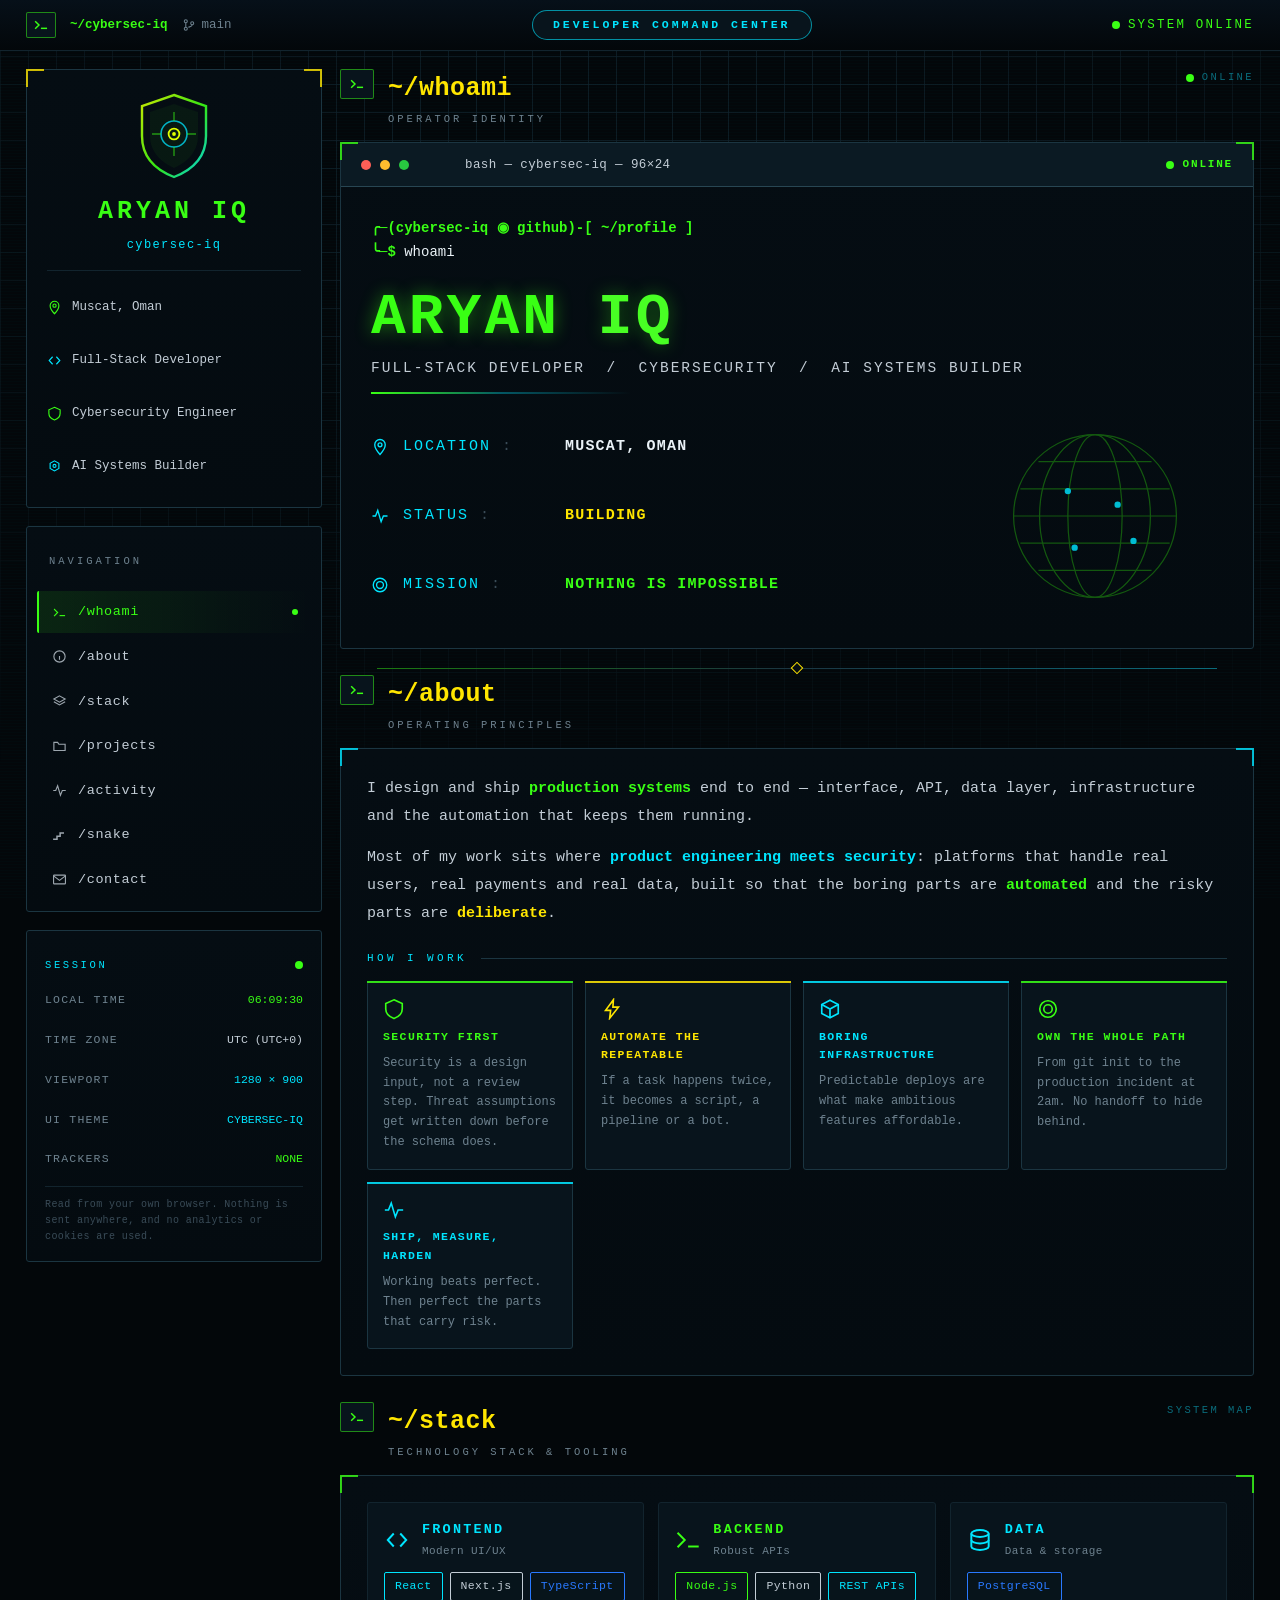
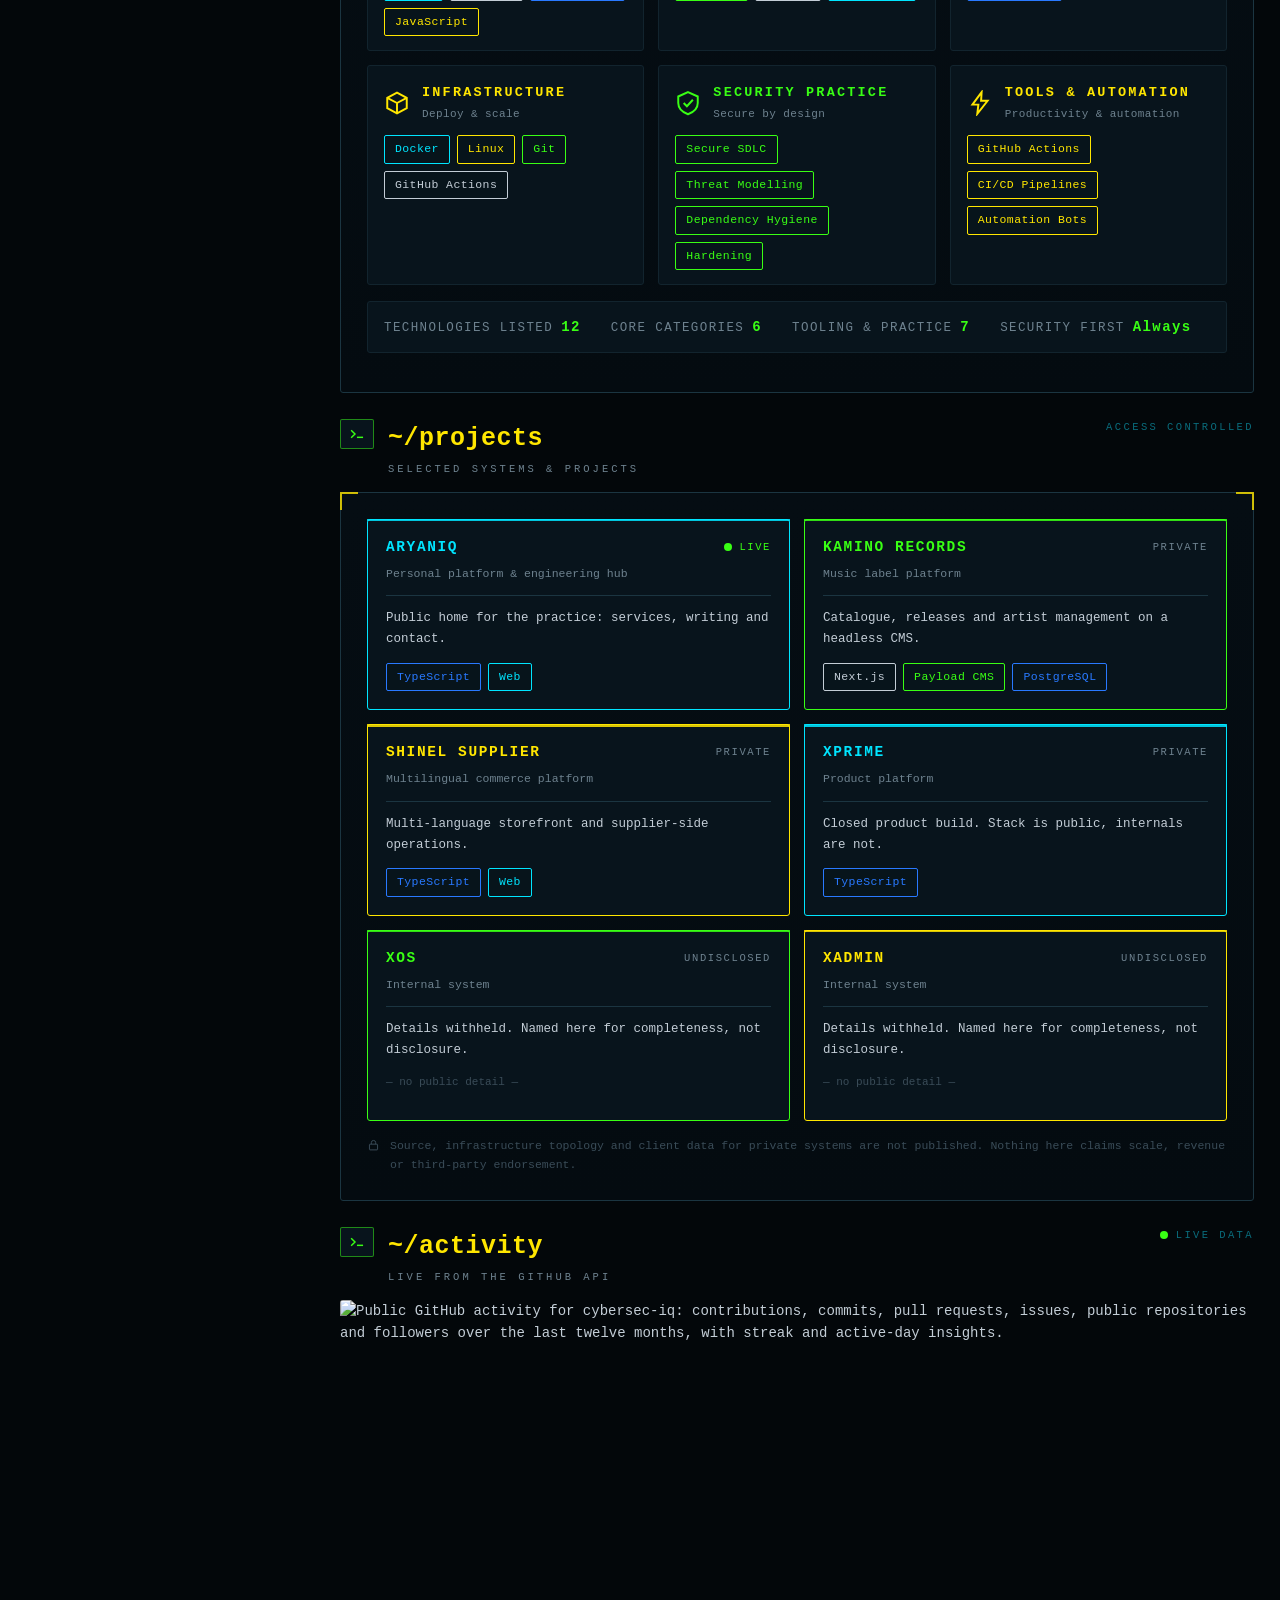
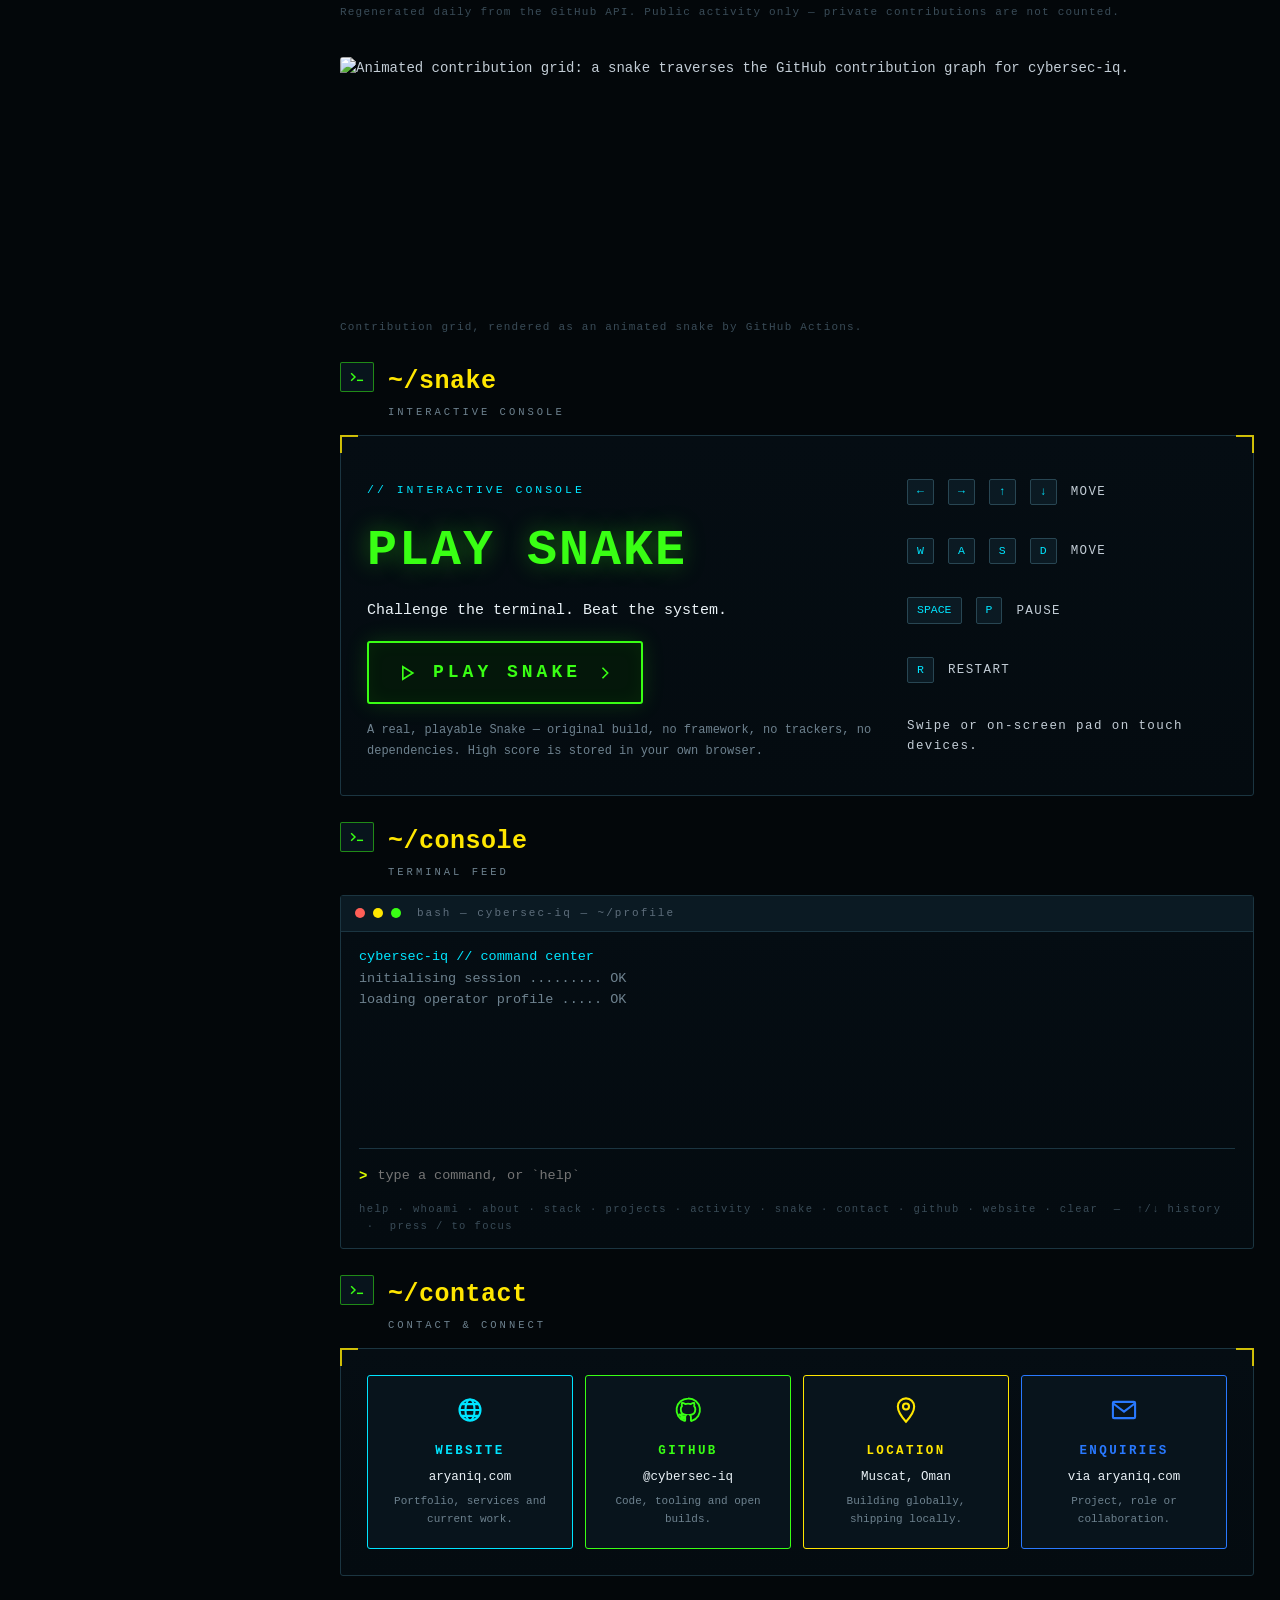
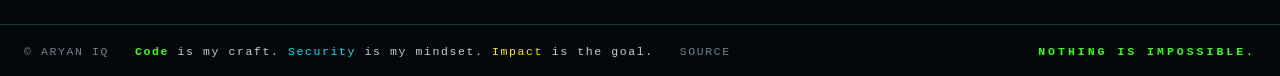
==== docs/index.html @ f5555386 "feat(profile): align whoami with compact terminal reference" ====
<!DOCTYPE html>
<html lang="en">
<head>
<meta charset="utf-8">
<meta name="viewport" content="width=device-width, initial-scale=1, viewport-fit=cover">
<meta http-equiv="Content-Security-Policy" content="default-src 'none'; script-src 'self'; style-src 'self'; img-src 'self' data: https://raw.githubusercontent.com; connect-src 'none'; base-uri 'none'; form-action 'none'">
<meta name="referrer" content="strict-origin-when-cross-origin">
<title>Aryan IQ — Developer Command Center</title>
<meta name="description" content="Aryan IQ — full-stack developer, cybersecurity engineer and AI systems builder in Muscat, Oman. Interactive developer command center.">
<meta name="color-scheme" content="dark">
<meta name="theme-color" content="#03070A">
<link rel="stylesheet" href="./styles.css">
<link rel="icon" href="data:image/svg+xml,%3Csvg xmlns='http://www.w3.org/2000/svg' viewBox='0 0 32 32'%3E%3Crect width='32' height='32' fill='%2303070A'/%3E%3Cpath d='M16 4 L27 8 V17 C27 24 22 28 16 30 C10 28 5 24 5 17 V8 Z' fill='none' stroke='%2339FF14' stroke-width='2'/%3E%3Cpath d='M11 17 l4 4 l7 -9' fill='none' stroke='%23DFFF00' stroke-width='2.6'/%3E%3C/svg%3E">
</head>
<body>
<a class="skip" href="#main">Skip to content</a>

<!-- ============ top bar (ref 01) ============ -->
<header class="topbar">
  <span class="topbar__glyph" aria-hidden="true">
    <svg width="16" height="16" viewBox="0 0 24 24" fill="none" stroke="#39FF14" stroke-width="2.2" stroke-linecap="square">
      <path d="M4 7 l5 5 l-5 5"/><path d="M13 17 h7"/>
    </svg>
  </span>
  <span class="topbar__path">~/cybersec-iq</span>
  <span class="topbar__branch">
    <svg width="14" height="14" viewBox="0 0 24 24" fill="none" stroke="currentColor" stroke-width="1.8" aria-hidden="true">
      <circle cx="6.5" cy="5.5" r="2.6"/><circle cx="6.5" cy="18.5" r="2.6"/><circle cx="17.5" cy="9" r="2.6"/>
      <path d="M6.5 8.1 v7.8M17.5 11.6 c0 3.4-4 3.2-6.6 4.2"/>
    </svg>
    main
  </span>
  <span class="topbar__badge">DEVELOPER COMMAND CENTER</span>
  <span class="topbar__state"><span class="dot"></span>SYSTEM ONLINE</span>
</header>

<div class="shell">

  <!-- ============ rail ============ -->
  <aside class="rail">

    <section class="panel panel--brackets ident" aria-label="Operator identity">
      <svg class="ident__mark" viewBox="0 0 74 88" aria-hidden="true">
        <defs>
          <linearGradient id="mk" x1="0" y1="0" x2="1" y2="1">
            <stop offset="0%" stop-color="#DFFF00"/><stop offset="55%" stop-color="#39FF14"/><stop offset="100%" stop-color="#00E5FF"/>
          </linearGradient>
        </defs>
        <path d="M37 3 L69 14 V44 C69 66 55 78 37 85 C19 78 5 66 5 44 V14 Z" fill="none" stroke="url(#mk)" stroke-width="2.4" opacity=".9"/>
        <path d="M37 12 L61 20 V44 C61 60 50 70 37 76 C24 70 13 60 13 44 V20 Z" fill="#39FF14" opacity=".05"/>
        <circle cx="37" cy="42" r="13" fill="none" stroke="#00E5FF" stroke-width="1.6" opacity=".75"/>
        <circle cx="37" cy="42" r="5.4" fill="none" stroke="#DFFF00" stroke-width="1.8"/>
        <circle cx="37" cy="42" r="1.9" fill="#DFFF00"/>
        <path d="M37 20 v9M37 55 v9M15 42 h9M50 42 h9" stroke="#39FF14" stroke-width="1.4" opacity=".55"/>
      </svg>
      <h1 class="ident__name">ARYAN IQ</h1>
      <p class="ident__handle">cybersec-iq</p>
      <div class="ident__roles">
        <p class="ident__role">
          <svg width="15" height="15" viewBox="0 0 24 24" fill="none" stroke="#39FF14" stroke-width="1.8" aria-hidden="true"><path d="M12 2 a7 7 0 0 1 7 7 c0 5.4-7 13-7 13 S5 14.4 5 9 a7 7 0 0 1 7-7 Z"/><circle cx="12" cy="9" r="2.6"/></svg>
          Muscat, Oman
        </p>
        <p class="ident__role">
          <svg width="15" height="15" viewBox="0 0 24 24" fill="none" stroke="#00E5FF" stroke-width="1.8" aria-hidden="true"><path d="M9 6 L3.5 12 L9 18"/><path d="M15 6 L20.5 12 L15 18"/></svg>
          Full-Stack Developer
        </p>
        <p class="ident__role">
          <svg width="15" height="15" viewBox="0 0 24 24" fill="none" stroke="#39FF14" stroke-width="1.8" aria-hidden="true"><path d="M12 2 L21 6 v6 c0 5.4-4.2 8.6-9 10.4C7.2 20.6 3 17.4 3 12 V6 Z"/></svg>
          Cybersecurity Engineer
        </p>
        <p class="ident__role">
          <svg width="15" height="15" viewBox="0 0 24 24" fill="none" stroke="#00E5FF" stroke-width="1.8" aria-hidden="true"><path d="M12 3 L19 7 v8 l-7 4 l-7-4 V7 Z"/><circle cx="12" cy="11" r="2.4"/></svg>
          AI Systems Builder
        </p>
      </div>
    </section>

    <nav class="panel nav" id="nav" aria-label="Sections">
      <p class="nav__label">NAVIGATION</p>
      <a class="nav__link" href="#whoami"><svg width="15" height="15" viewBox="0 0 24 24" fill="none" stroke="currentColor" stroke-width="1.8" stroke-linecap="square" aria-hidden="true"><path d="M4 7 l5 5 l-5 5"/><path d="M13 17 h7"/></svg>/whoami</a>
      <a class="nav__link" href="#about"><svg width="15" height="15" viewBox="0 0 24 24" fill="none" stroke="currentColor" stroke-width="1.8" aria-hidden="true"><circle cx="12" cy="12" r="9"/><path d="M12 11 v6M12 7.4 v.1"/></svg>/about</a>
      <a class="nav__link" href="#stack"><svg width="15" height="15" viewBox="0 0 24 24" fill="none" stroke="currentColor" stroke-width="1.8" aria-hidden="true"><path d="M12 3 L21 8 L12 13 L3 8 Z"/><path d="M3 12.5 L12 17.5 L21 12.5"/></svg>/stack</a>
      <a class="nav__link" href="#projects"><svg width="15" height="15" viewBox="0 0 24 24" fill="none" stroke="currentColor" stroke-width="1.8" aria-hidden="true"><path d="M3 7 h6 l2 3 h10 v10 H3 Z"/></svg>/projects</a>
      <a class="nav__link" href="#activity"><svg width="15" height="15" viewBox="0 0 24 24" fill="none" stroke="currentColor" stroke-width="1.8" aria-hidden="true"><path d="M2 12 h4 l3-7.5 l4.5 15 l3-7.5 h5.5"/></svg>/activity</a>
      <a class="nav__link" href="#snake"><svg width="15" height="15" viewBox="0 0 24 24" fill="none" stroke="currentColor" stroke-width="2.4" stroke-linecap="square" aria-hidden="true"><path d="M3 18 h5 v-5 h5 v-5 h5"/></svg>/snake</a>
      <a class="nav__link" href="#contact"><svg width="15" height="15" viewBox="0 0 24 24" fill="none" stroke="currentColor" stroke-width="1.8" aria-hidden="true"><rect x="2.5" y="5" width="19" height="14" rx="1"/><path d="M2.5 6.2 L12 13.4 L21.5 6.2"/></svg>/contact</a>
    </nav>

    <!-- Session panel: browser-side facts only. No CPU/RAM/uptime telemetry -
         a static site cannot measure those, so they are not shown. -->
    <section class="panel session" aria-label="Session">
      <p class="session__head"><span>SESSION</span><span class="dot is-green"></span></p>
      <p class="session__row"><span class="session__k">LOCAL TIME</span><span class="session__v session__v--green" id="s-time">—</span></p>
      <p class="session__row"><span class="session__k">TIME ZONE</span><span class="session__v" id="s-tz">—</span></p>
      <p class="session__row"><span class="session__k">VIEWPORT</span><span class="session__v session__v--cyan" id="s-vw">—</span></p>
      <p class="session__row"><span class="session__k">UI THEME</span><span class="session__v session__v--cyan">CYBERSEC-IQ</span></p>
      <p class="session__row"><span class="session__k">TRACKERS</span><span class="session__v session__v--green">NONE</span></p>
      <p class="session__note">Read from your own browser. Nothing is sent anywhere, and no analytics or cookies are used.</p>
    </section>

  </aside>

  <!-- ============ main ============ -->
  <main class="main" id="main">

    <!-- whoami -->
    <section class="sec" id="whoami" aria-labelledby="h-who">
      <div class="sec__head">
        <span class="sec__glyph" aria-hidden="true"><svg width="16" height="16" viewBox="0 0 24 24" fill="none" stroke="#39FF14" stroke-width="2.2" stroke-linecap="square"><path d="M4 7 l5 5 l-5 5"/><path d="M13 17 h7"/></svg></span>
        <span class="sec__titles">
          <h2 class="sec__path" id="h-who">~/whoami</h2>
          <p class="sec__sub">OPERATOR IDENTITY</p>
        </span>
        <span class="sec__right"><span class="dot is-green"></span>ONLINE</span>
      </div>

      <div class="panel panel--brackets panel--green who__terminal">
        <div class="who__chrome" aria-label="Terminal: bash — cybersec-iq — 96 by 24, online">
          <span class="who__lights" aria-hidden="true"><i></i><i></i><i></i></span>
          <span class="who__title">bash — cybersec-iq — 96×24</span>
          <span class="who__online"><span class="dot"></span>ONLINE</span>
        </div>
        <div class="who__body">
        <div class="who__prompt" aria-label="cybersec-iq on github, profile, whoami">
          <p><span class="who__user">╭─(cybersec-iq ◉ github)-[ ~/profile ]</span></p>
          <p><span class="who__user">╰─$</span> <span class="who__cmd">whoami</span></p>
        </div>
        <p class="who__name"><b>ARYAN</b> <i>IQ</i></p>
        <p class="who__roles">FULL-STACK DEVELOPER &nbsp;/&nbsp; CYBERSECURITY &nbsp;/&nbsp; AI SYSTEMS BUILDER</p>
        <div class="who__rule"></div>

        <div class="who__grid">
          <div class="who__facts">
            <p class="fact">
              <svg width="18" height="18" viewBox="0 0 24 24" fill="none" stroke="#00E5FF" stroke-width="1.8" aria-hidden="true"><path d="M12 2 a7 7 0 0 1 7 7 c0 5.4-7 13-7 13 S5 14.4 5 9 a7 7 0 0 1 7-7 Z"/><circle cx="12" cy="9" r="2.6"/></svg>
              <span class="fact__k">LOCATION</span><span class="fact__v">MUSCAT, OMAN</span>
            </p>
            <p class="fact">
              <svg width="18" height="18" viewBox="0 0 24 24" fill="none" stroke="#00E5FF" stroke-width="1.8" aria-hidden="true"><path d="M2 12 h4 l3-7.5 l4.5 15 l3-7.5 h5.5"/></svg>
              <span class="fact__k">STATUS</span><span class="fact__v fact__v--yellow">BUILDING</span>
            </p>
            <p class="fact">
              <svg width="18" height="18" viewBox="0 0 24 24" fill="none" stroke="#00E5FF" stroke-width="1.8" aria-hidden="true"><circle cx="12" cy="12" r="9"/><circle cx="12" cy="12" r="4.6"/></svg>
              <span class="fact__k">MISSION</span><span class="fact__v fact__v--green">NOTHING IS IMPOSSIBLE</span>
            </p>
          </div>

          <svg class="who__globe" viewBox="0 0 168 168" aria-hidden="true">
            <g fill="none" stroke="#1B7A10" stroke-width="1.1" opacity=".85">
              <circle cx="84" cy="84" r="72"/>
              <ellipse cx="84" cy="84" rx="24" ry="72"/><ellipse cx="84" cy="84" rx="49" ry="72"/>
              <path d="M18 60 h132M12 84 h144M18 108 h132M34 36 h100M34 132 h100"/>
            </g>
            <g fill="#00E5FF">
              <circle cx="60" cy="62" r="2.8" class="dot"/><circle cx="104" cy="74" r="2.8" class="dot"/>
              <circle cx="118" cy="106" r="2.8" class="dot"/><circle cx="66" cy="112" r="2.8" class="dot"/>
            </g>
          </svg>
        </div>
        </div>
        <div class="who__divider" aria-hidden="true"><span></span></div>
      </div>
    </section>

    <!-- about -->
    <section class="sec" id="about" aria-labelledby="h-about">
      <div class="sec__head">
        <span class="sec__glyph" aria-hidden="true"><svg width="16" height="16" viewBox="0 0 24 24" fill="none" stroke="#39FF14" stroke-width="2.2" stroke-linecap="square"><path d="M4 7 l5 5 l-5 5"/><path d="M13 17 h7"/></svg></span>
        <span class="sec__titles">
          <h2 class="sec__path" id="h-about">~/about</h2>
          <p class="sec__sub">OPERATING PRINCIPLES</p>
        </span>
      </div>

      <div class="panel panel--brackets panel--cyan body">
        <p class="prose">I design and ship <b>production systems</b> end to end — interface, API, data layer, infrastructure and the automation that keeps them running.</p>
        <p class="prose">Most of my work sits where <i>product engineering meets security</i>: platforms that handle real users, real payments and real data, built so that the boring parts are <b>automated</b> and the risky parts are <u>deliberate</u>.</p>

        <p class="subhead">HOW I WORK</p>
        <div class="cards">
          <article class="card a-green">
            <span class="card__icon"><svg width="22" height="22" viewBox="0 0 24 24" fill="none" stroke="#39FF14" stroke-width="1.8" aria-hidden="true"><path d="M12 2 L21 6 v6 c0 5.4-4.2 8.6-9 10.4C7.2 20.6 3 17.4 3 12 V6 Z"/></svg></span>
            <h3 class="card__title">SECURITY FIRST</h3>
            <p class="card__body">Security is a design input, not a review step. Threat assumptions get written down before the schema does.</p>
          </article>
          <article class="card a-yellow">
            <span class="card__icon"><svg width="22" height="22" viewBox="0 0 24 24" fill="none" stroke="#FFE600" stroke-width="1.8" aria-hidden="true"><path d="M13.5 2 L5 13.5 h5.5 L9.5 22 L19 10 h-6 Z"/></svg></span>
            <h3 class="card__title">AUTOMATE THE REPEATABLE</h3>
            <p class="card__body">If a task happens twice, it becomes a script, a pipeline or a bot.</p>
          </article>
          <article class="card a-cyan">
            <span class="card__icon"><svg width="22" height="22" viewBox="0 0 24 24" fill="none" stroke="#00E5FF" stroke-width="1.8" aria-hidden="true"><path d="M12 2.5 L21 7.2 v9.6 L12 21.5 L3 16.8 V7.2 Z"/><path d="M3 7.2 L12 12 l9-4.8M12 12 v9.5"/></svg></span>
            <h3 class="card__title">BORING INFRASTRUCTURE</h3>
            <p class="card__body">Predictable deploys are what make ambitious features affordable.</p>
          </article>
          <article class="card a-green">
            <span class="card__icon"><svg width="22" height="22" viewBox="0 0 24 24" fill="none" stroke="#39FF14" stroke-width="1.8" aria-hidden="true"><circle cx="12" cy="12" r="9"/><circle cx="12" cy="12" r="4.6"/></svg></span>
            <h3 class="card__title">OWN THE WHOLE PATH</h3>
            <p class="card__body">From git init to the production incident at 2am. No handoff to hide behind.</p>
          </article>
          <article class="card a-cyan">
            <span class="card__icon"><svg width="22" height="22" viewBox="0 0 24 24" fill="none" stroke="#00E5FF" stroke-width="1.8" aria-hidden="true"><path d="M2 12 h4 l3-7.5 l4.5 15 l3-7.5 h5.5"/></svg></span>
            <h3 class="card__title">SHIP, MEASURE, HARDEN</h3>
            <p class="card__body">Working beats perfect. Then perfect the parts that carry risk.</p>
          </article>
        </div>
      </div>
    </section>

    <!-- stack -->
    <section class="sec" id="stack" aria-labelledby="h-stack">
      <div class="sec__head">
        <span class="sec__glyph" aria-hidden="true"><svg width="16" height="16" viewBox="0 0 24 24" fill="none" stroke="#39FF14" stroke-width="2.2" stroke-linecap="square"><path d="M4 7 l5 5 l-5 5"/><path d="M13 17 h7"/></svg></span>
        <span class="sec__titles">
          <h2 class="sec__path" id="h-stack">~/stack</h2>
          <p class="sec__sub">TECHNOLOGY STACK &amp; TOOLING</p>
        </span>
        <span class="sec__right">SYSTEM MAP</span>
      </div>

      <div class="panel panel--brackets panel--green body">
        <div class="stack">
          <article class="cat a-cyan">
            <div class="cat__head">
              <svg width="26" height="26" viewBox="0 0 24 24" fill="none" stroke="#00E5FF" stroke-width="1.8" aria-hidden="true"><path d="M9 6 L3.5 12 L9 18"/><path d="M15 6 L20.5 12 L15 18"/></svg>
              <span><h3 class="cat__name">FRONTEND</h3><p class="cat__purpose">Modern UI/UX</p></span>
            </div>
            <div class="chips"><span class="chip chip--cyan">React</span><span class="chip chip--text">Next.js</span><span class="chip chip--blue">TypeScript</span><span class="chip chip--yellow">JavaScript</span></div>
          </article>

          <article class="cat a-green">
            <div class="cat__head">
              <svg width="26" height="26" viewBox="0 0 24 24" fill="none" stroke="#39FF14" stroke-width="1.8" stroke-linecap="square" aria-hidden="true"><path d="M3 6 l6 6 l-6 6"/><path d="M13 18 h8"/></svg>
              <span><h3 class="cat__name">BACKEND</h3><p class="cat__purpose">Robust APIs</p></span>
            </div>
            <div class="chips"><span class="chip chip--green">Node.js</span><span class="chip chip--text">Python</span><span class="chip chip--cyan">REST APIs</span></div>
          </article>

          <article class="cat a-cyan">
            <div class="cat__head">
              <svg width="26" height="26" viewBox="0 0 24 24" fill="none" stroke="#00E5FF" stroke-width="1.8" aria-hidden="true"><ellipse cx="12" cy="6" rx="8" ry="3.2"/><path d="M4 6 v12 c0 1.8 3.6 3.2 8 3.2 s8-1.4 8-3.2 V6"/><path d="M4 12 c0 1.8 3.6 3.2 8 3.2 s8-1.4 8-3.2"/></svg>
              <span><h3 class="cat__name">DATA</h3><p class="cat__purpose">Data &amp; storage</p></span>
            </div>
            <div class="chips"><span class="chip chip--blue">PostgreSQL</span></div>
          </article>

          <article class="cat a-yellow">
            <div class="cat__head">
              <svg width="26" height="26" viewBox="0 0 24 24" fill="none" stroke="#FFE600" stroke-width="1.8" aria-hidden="true"><path d="M12 2.5 L21 7.2 v9.6 L12 21.5 L3 16.8 V7.2 Z"/><path d="M3 7.2 L12 12 l9-4.8M12 12 v9.5"/></svg>
              <span><h3 class="cat__name">INFRASTRUCTURE</h3><p class="cat__purpose">Deploy &amp; scale</p></span>
            </div>
            <div class="chips"><span class="chip chip--cyan">Docker</span><span class="chip chip--yellow">Linux</span><span class="chip chip--green">Git</span><span class="chip chip--text">GitHub Actions</span></div>
          </article>

          <article class="cat a-green">
            <div class="cat__head">
              <svg width="26" height="26" viewBox="0 0 24 24" fill="none" stroke="#39FF14" stroke-width="1.8" aria-hidden="true"><path d="M12 2 L21 6 v6 c0 5.4-4.2 8.6-9 10.4C7.2 20.6 3 17.4 3 12 V6 Z"/><path d="M8 12 l3 3 l5.5-6"/></svg>
              <span><h3 class="cat__name">SECURITY PRACTICE</h3><p class="cat__purpose">Secure by design</p></span>
            </div>
            <div class="chips"><span class="chip chip--green">Secure SDLC</span><span class="chip chip--green">Threat Modelling</span><span class="chip chip--green">Dependency Hygiene</span><span class="chip chip--green">Hardening</span></div>
          </article>

          <article class="cat a-yellow">
            <div class="cat__head">
              <svg width="26" height="26" viewBox="0 0 24 24" fill="none" stroke="#FFE600" stroke-width="1.8" aria-hidden="true"><path d="M13.5 2 L5 13.5 h5.5 L9.5 22 L19 10 h-6 Z"/></svg>
              <span><h3 class="cat__name">TOOLS &amp; AUTOMATION</h3><p class="cat__purpose">Productivity &amp; automation</p></span>
            </div>
            <div class="chips"><span class="chip chip--yellow">GitHub Actions</span><span class="chip chip--yellow">CI/CD Pipelines</span><span class="chip chip--yellow">Automation Bots</span></div>
          </article>
        </div>

        <p class="summary">
          <span>TECHNOLOGIES LISTED<b>12</b></span>
          <span>CORE CATEGORIES<b>6</b></span>
          <span>TOOLING &amp; PRACTICE<b>7</b></span>
          <span>SECURITY FIRST<b>Always</b></span>
        </p>
      </div>
    </section>

    <!-- projects -->
    <section class="sec" id="projects" aria-labelledby="h-projects">
      <div class="sec__head">
        <span class="sec__glyph" aria-hidden="true"><svg width="16" height="16" viewBox="0 0 24 24" fill="none" stroke="#39FF14" stroke-width="2.2" stroke-linecap="square"><path d="M4 7 l5 5 l-5 5"/><path d="M13 17 h7"/></svg></span>
        <span class="sec__titles">
          <h2 class="sec__path" id="h-projects">~/projects</h2>
          <p class="sec__sub">SELECTED SYSTEMS &amp; PROJECTS</p>
        </span>
        <span class="sec__right">ACCESS CONTROLLED</span>
      </div>

      <div class="panel panel--brackets body">
        <div class="grid-sys">
          <article class="sys a-cyan">
            <div class="sys__top"><h3 class="sys__name">ARYANIQ</h3><span class="sys__status sys__status--live"><span class="dot"></span>LIVE</span></div>
            <p class="sys__domain">Personal platform &amp; engineering hub</p>
            <p class="sys__body">Public home for the practice: services, writing and contact.</p>
            <div class="chips sys__chips"><span class="chip chip--blue">TypeScript</span><span class="chip chip--cyan">Web</span></div>
          </article>

          <article class="sys a-green">
            <div class="sys__top"><h3 class="sys__name">KAMINO RECORDS</h3><span class="sys__status">PRIVATE</span></div>
            <p class="sys__domain">Music label platform</p>
            <p class="sys__body">Catalogue, releases and artist management on a headless CMS.</p>
            <div class="chips sys__chips"><span class="chip chip--text">Next.js</span><span class="chip chip--green">Payload CMS</span><span class="chip chip--blue">PostgreSQL</span></div>
          </article>

          <article class="sys a-yellow">
            <div class="sys__top"><h3 class="sys__name">SHINEL SUPPLIER</h3><span class="sys__status">PRIVATE</span></div>
            <p class="sys__domain">Multilingual commerce platform</p>
            <p class="sys__body">Multi-language storefront and supplier-side operations.</p>
            <div class="chips sys__chips"><span class="chip chip--blue">TypeScript</span><span class="chip chip--cyan">Web</span></div>
          </article>

          <article class="sys a-cyan">
            <div class="sys__top"><h3 class="sys__name">XPRIME</h3><span class="sys__status">PRIVATE</span></div>
            <p class="sys__domain">Product platform</p>
            <p class="sys__body">Closed product build. Stack is public, internals are not.</p>
            <div class="chips sys__chips"><span class="chip chip--blue">TypeScript</span></div>
          </article>

          <article class="sys a-green">
            <div class="sys__top"><h3 class="sys__name">XOS</h3><span class="sys__status">UNDISCLOSED</span></div>
            <p class="sys__domain">Internal system</p>
            <p class="sys__body">Details withheld. Named here for completeness, not disclosure.</p>
            <p class="sys__none">— no public detail —</p>
          </article>

          <article class="sys a-yellow">
            <div class="sys__top"><h3 class="sys__name">XADMIN</h3><span class="sys__status">UNDISCLOSED</span></div>
            <p class="sys__domain">Internal system</p>
            <p class="sys__body">Details withheld. Named here for completeness, not disclosure.</p>
            <p class="sys__none">— no public detail —</p>
          </article>
        </div>

        <p class="note">
          <svg width="16" height="16" viewBox="0 0 24 24" fill="none" stroke="currentColor" stroke-width="1.8" aria-hidden="true noshrink"><rect x="4.5" y="10.5" width="15" height="10.5" rx="1"/><path d="M8 10.5 V7.6 a4 4 0 0 1 8 0 v2.9"/></svg>
          Source, infrastructure topology and client data for private systems are not published. Nothing here claims scale, revenue or third-party endorsement.
        </p>
      </div>
    </section>

    <!-- activity -->
    <section class="sec" id="activity" aria-labelledby="h-activity">
      <div class="sec__head">
        <span class="sec__glyph" aria-hidden="true"><svg width="16" height="16" viewBox="0 0 24 24" fill="none" stroke="#39FF14" stroke-width="2.2" stroke-linecap="square"><path d="M4 7 l5 5 l-5 5"/><path d="M13 17 h7"/></svg></span>
        <span class="sec__titles">
          <h2 class="sec__path" id="h-activity">~/activity</h2>
          <p class="sec__sub">LIVE FROM THE GITHUB API</p>
        </span>
        <span class="sec__right"><span class="dot is-green"></span>LIVE DATA</span>
      </div>

      <div class="figures">
        <figure class="figure">
          <img src="https://raw.githubusercontent.com/cybersec-iq/cybersec-iq/output/activity.svg"
               alt="Public GitHub activity for cybersec-iq: contributions, commits, pull requests, issues, public repositories and followers over the last twelve months, with streak and active-day insights."
               loading="lazy" width="1200" height="386">
          <figcaption>Regenerated daily from the GitHub API. Public activity only — private contributions are not counted.</figcaption>
        </figure>

        <figure class="figure mt">
          <img src="https://raw.githubusercontent.com/cybersec-iq/cybersec-iq/output/snake-framed.svg"
               alt="Animated contribution grid: a snake traverses the GitHub contribution graph for cybersec-iq."
               loading="lazy" width="1200" height="330">
          <figcaption>Contribution grid, rendered as an animated snake by GitHub Actions.</figcaption>
        </figure>
      </div>
    </section>

    <!-- snake -->
    <section class="sec" id="snake" aria-labelledby="h-snake">
      <div class="sec__head">
        <span class="sec__glyph" aria-hidden="true"><svg width="16" height="16" viewBox="0 0 24 24" fill="none" stroke="#39FF14" stroke-width="2.2" stroke-linecap="square"><path d="M4 7 l5 5 l-5 5"/><path d="M13 17 h7"/></svg></span>
        <span class="sec__titles">
          <h2 class="sec__path" id="h-snake">~/snake</h2>
          <p class="sec__sub">INTERACTIVE CONSOLE</p>
        </span>
      </div>

      <div class="panel panel--brackets body">
        <div class="snake">
          <div>
            <p class="snake__kicker">// INTERACTIVE CONSOLE</p>
            <p class="snake__title">PLAY SNAKE</p>
            <p class="snake__lede">Challenge the terminal. Beat the system.</p>
            <a class="btn" href="./snake/">
              <svg width="20" height="20" viewBox="0 0 24 24" fill="none" stroke="currentColor" stroke-width="2" aria-hidden="true"><path d="M7 4.5 L19 12 L7 19.5 Z"/></svg>
              PLAY SNAKE
              <svg class="btn__chev" width="16" height="16" viewBox="0 0 24 24" fill="none" stroke="currentColor" stroke-width="2.4" stroke-linecap="square" aria-hidden="true"><path d="M9 5 l7 7 l-7 7"/></svg>
            </a>
            <p class="snake__meta">A real, playable Snake — original build, no framework, no trackers, no dependencies. High score is stored in your own browser.</p>
          </div>

          <div class="keys">
            <p class="keyrow"><kbd>&larr;</kbd><kbd>&rarr;</kbd><kbd>&uarr;</kbd><kbd>&darr;</kbd><span>MOVE</span></p>
            <p class="keyrow"><kbd>W</kbd><kbd>A</kbd><kbd>S</kbd><kbd>D</kbd><span>MOVE</span></p>
            <p class="keyrow"><kbd>SPACE</kbd><kbd>P</kbd><span>PAUSE</span></p>
            <p class="keyrow"><kbd>R</kbd><span>RESTART</span></p>
            <p class="keyrow"><span class="is-muted">Swipe or on-screen pad on touch devices.</span></p>
          </div>
        </div>
      </div>
    </section>

    <!-- console -->
    <section class="sec" id="console" aria-labelledby="h-console">
      <div class="sec__head">
        <span class="sec__glyph" aria-hidden="true"><svg width="16" height="16" viewBox="0 0 24 24" fill="none" stroke="#39FF14" stroke-width="2.2" stroke-linecap="square"><path d="M4 7 l5 5 l-5 5"/><path d="M13 17 h7"/></svg></span>
        <span class="sec__titles">
          <h2 class="sec__path" id="h-console">~/console</h2>
          <p class="sec__sub">TERMINAL FEED</p>
        </span>
      </div>

      <div class="panel term">
        <div class="term__bar">
          <span class="led led--r"></span><span class="led led--y"></span><span class="led led--g"></span>
          <span class="term__title">bash — cybersec-iq — ~/profile</span>
        </div>
        <div class="term__wrap">
          <div class="term__log" id="log" role="log" aria-live="polite" aria-label="Console output" tabindex="0"></div>
          <form class="term__form" id="form" autocomplete="off">
            <span class="term__ps" aria-hidden="true">&gt;</span>
            <label class="skip" for="cmd">Enter a command</label>
            <input class="term__in" id="cmd" name="cmd" type="text" spellcheck="false"
                   autocapitalize="off" autocorrect="off" maxlength="64" placeholder="type a command, or `help`">
          </form>
          <p class="term__hint">help · whoami · about · stack · projects · activity · snake · contact · github · website · clear &nbsp;—&nbsp; &uarr;/&darr; history &nbsp;·&nbsp; press / to focus</p>
        </div>
      </div>
    </section>

    <!-- contact -->
    <section class="sec" id="contact" aria-labelledby="h-contact">
      <div class="sec__head">
        <span class="sec__glyph" aria-hidden="true"><svg width="16" height="16" viewBox="0 0 24 24" fill="none" stroke="#39FF14" stroke-width="2.2" stroke-linecap="square"><path d="M4 7 l5 5 l-5 5"/><path d="M13 17 h7"/></svg></span>
        <span class="sec__titles">
          <h2 class="sec__path" id="h-contact">~/contact</h2>
          <p class="sec__sub">CONTACT &amp; CONNECT</p>
        </span>
      </div>

      <div class="panel panel--brackets body">
        <div class="tiles">
          <a class="tile a-cyan" href="https://aryaniq.com" target="_blank" rel="noopener noreferrer">
            <svg width="28" height="28" viewBox="0 0 24 24" fill="none" stroke="#00E5FF" stroke-width="1.8" aria-hidden="true"><circle cx="12" cy="12" r="9"/><ellipse cx="12" cy="12" rx="3.9" ry="9"/><path d="M3 12 h18M4.6 7 h14.8M4.6 17 h14.8"/></svg>
            <p class="tile__title">WEBSITE</p><p class="tile__value">aryaniq.com</p>
            <p class="tile__body">Portfolio, services and current work.</p>
          </a>
          <a class="tile a-green" href="https://github.com/cybersec-iq" target="_blank" rel="noopener noreferrer">
            <svg width="28" height="28" viewBox="0 0 24 24" fill="none" stroke="#39FF14" stroke-width="1.6" aria-hidden="true"><path d="M12 2.2 a9.8 9.8 0 0 0-3.1 19.1 c.5.1.7-.2.7-.5 v-1.8 c-2.7.6-3.3-1.3-3.3-1.3 -.4-1.1-1.1-1.4-1.1-1.4 -.9-.6.1-.6.1-.6 1 .1 1.5 1 1.5 1 .9 1.5 2.3 1.1 2.9.8 .1-.6.3-1.1.6-1.3 -2.2-.2-4.5-1.1-4.5-4.9 0-1.1.4-2 1-2.7 -.1-.3-.4-1.3.1-2.7 0 0 .8-.3 2.7 1 a9.4 9.4 0 0 1 4.9 0 c1.9-1.3 2.7-1 2.7-1 .5 1.4.2 2.4.1 2.7 .6.7 1 1.6 1 2.7 0 3.8-2.3 4.7-4.5 4.9 .4.3.7.9.7 1.9 v2.8 c0 .3.2.6.7.5 A9.8 9.8 0 0 0 12 2.2 Z"/></svg>
            <p class="tile__title">GITHUB</p><p class="tile__value">@cybersec-iq</p>
            <p class="tile__body">Code, tooling and open builds.</p>
          </a>
          <div class="tile a-yellow">
            <svg width="28" height="28" viewBox="0 0 24 24" fill="none" stroke="#FFE600" stroke-width="1.8" aria-hidden="true"><path d="M12 2 a7 7 0 0 1 7 7 c0 5.4-7 13-7 13 S5 14.4 5 9 a7 7 0 0 1 7-7 Z"/><circle cx="12" cy="9" r="2.6"/></svg>
            <p class="tile__title">LOCATION</p><p class="tile__value">Muscat, Oman</p>
            <p class="tile__body">Building globally, shipping locally.</p>
          </div>
          <a class="tile a-blue" href="https://aryaniq.com" target="_blank" rel="noopener noreferrer">
            <svg width="28" height="28" viewBox="0 0 24 24" fill="none" stroke="#2979FF" stroke-width="1.8" aria-hidden="true"><rect x="2.5" y="5" width="19" height="14" rx="1"/><path d="M2.5 6.2 L12 13.4 L21.5 6.2"/></svg>
            <p class="tile__title">ENQUIRIES</p><p class="tile__value">via aryaniq.com</p>
            <p class="tile__body">Project, role or collaboration.</p>
          </a>
        </div>
      </div>
    </section>

  </main>
</div>

<footer class="foot">
  <span>&copy; ARYAN IQ</span>
  <span class="foot__quote"><b>Code</b> is my craft. <i>Security</i> is my mindset. <u>Impact</u> is the goal.</span>
  <a href="https://github.com/cybersec-iq/cybersec-iq" target="_blank" rel="noopener noreferrer">SOURCE</a>
  <span class="foot__mission">NOTHING IS IMPOSSIBLE.</span>
</footer>

<script src="./app.js" defer></script>
</body>
</html>
---- docs/styles.css ----
/* cybersec-iq — developer command center
   Reference: 01_MASTER_STYLE_COMMAND_CENTER.png for the global language,
   02/03/04/05 for the individual sections.
   Zero dependencies, zero external requests, no web fonts. */

:root {
  /* identical tokens to tools/design.py */
  --void: #03070A;
  --surface: #050D13;
  --surface-2: #08141C;
  --surface-3: #0B1A23;
  --line: #12242E;
  --line-2: #1B3541;
  --line-3: #284653;

  --green: #39FF14;
  --green-hi: #48FF24;
  --green-dim: #1B7A10;
  --cyan: #00E5FF;
  --cyan-dim: #0A6C7C;
  --yellow: #FFE600;
  --lime: #DFFF00;
  --blue: #2979FF;

  --text: #C3CDD6;
  --text-hi: #EAF2F7;
  --muted: #6E828F;
  --faint: #3A4C58;

  --mono: ui-monospace, "JetBrains Mono", "IBM Plex Mono", "Space Mono",
          SFMono-Regular, Menlo, Consolas, monospace;

  --rail: 296px;
  --gap: 18px;
  --radius: 3px;
}

*, *::before, *::after { box-sizing: border-box; }
html { -webkit-text-size-adjust: 100%; scroll-behavior: smooth; }
@media (prefers-reduced-motion: reduce) { html { scroll-behavior: auto; } }

body {
  margin: 0;
  min-height: 100dvh;
  background: var(--void);
  color: var(--text);
  font-family: var(--mono);
  font-size: 14px;
  line-height: 1.6;
  overflow-x: hidden;
}

/* ambient grid + scanlines, drawn with gradients only */
body::before {
  content: ""; position: fixed; inset: 0; z-index: 0; pointer-events: none;
  background-image:
    linear-gradient(to right, rgba(18,36,46,.7) 1px, transparent 1px),
    linear-gradient(to bottom, rgba(18,36,46,.7) 1px, transparent 1px);
  background-size: 28px 28px;
  mask-image: radial-gradient(ellipse 100% 80% at 50% 20%, #000 20%, transparent 95%);
  -webkit-mask-image: radial-gradient(ellipse 100% 80% at 50% 20%, #000 20%, transparent 95%);
}
body::after {
  content: ""; position: fixed; inset: 0; z-index: 1; pointer-events: none; opacity: .55;
  background: repeating-linear-gradient(to bottom, rgba(0,229,255,.03) 0 1px, transparent 1px 3px);
}

.skip {
  position: absolute; left: -9999px; top: 0; z-index: 99;
  background: var(--green); color: #03070A; padding: 10px 16px;
  font-weight: 700; letter-spacing: 2px;
}
.skip:focus { left: 8px; top: 8px; }
:focus-visible { outline: 2px solid var(--green); outline-offset: 3px; }

/* ---------------- top bar ---------------- */

.topbar {
  position: relative; z-index: 3;
  display: flex; align-items: center; gap: 14px;
  padding: 10px clamp(12px, 3vw, 26px);
  border-bottom: 1px solid var(--line);
  background: linear-gradient(180deg, #061019 0%, var(--void) 100%);
  font-size: 12.5px;
}
.topbar__glyph {
  width: 30px; height: 26px; flex: none;
  border: 1px solid rgba(57,255,20,.5); border-radius: 2px;
  background: var(--surface-2);
  display: grid; place-items: center;
}
.topbar__path { color: var(--green); font-weight: 600; }
.topbar__branch { color: var(--muted); display: flex; align-items: center; gap: 6px; }
.topbar__badge {
  margin: 0 auto;
  border: 1px solid rgba(0,229,255,.6); border-radius: 20px;
  padding: 5px 20px; color: var(--cyan); letter-spacing: 3px;
  font-weight: 600; font-size: 11.5px; white-space: nowrap;
  background: var(--surface-2);
}
.topbar__state { color: var(--green); letter-spacing: 2.2px; display: flex; align-items: center; gap: 8px; }

.dot { width: 8px; height: 8px; border-radius: 50%; background: currentColor; flex: none;
       animation: live 2.8s ease-in-out infinite; }
@keyframes live { 0%,100% { opacity: .38; } 50% { opacity: 1; } }

/* ---------------- shell ---------------- */

.shell {
  position: relative; z-index: 2;
  display: grid; grid-template-columns: var(--rail) minmax(0, 1fr);
  gap: var(--gap);
  max-width: 1520px; margin: 0 auto;
  padding: var(--gap) clamp(12px, 3vw, 26px) 40px;
  align-items: start;
}

/* ---------------- panels ---------------- */

.panel {
  position: relative;
  background: linear-gradient(180deg, var(--surface) 0%, #040B10 100%);
  border: 1px solid var(--line-2);
  border-radius: var(--radius);
}
.panel--brackets::before, .panel--brackets::after {
  content: ""; position: absolute; width: 18px; height: 18px; pointer-events: none;
  border-color: var(--yellow); border-style: solid; opacity: .8;
}
.panel--brackets::before { top: -1px; left: -1px; border-width: 2px 0 0 2px; }
.panel--brackets::after  { top: -1px; right: -1px; border-width: 2px 2px 0 0; }
.panel--cyan::before, .panel--cyan::after { border-color: var(--cyan); }
.panel--green::before, .panel--green::after { border-color: var(--green); }

/* ---------------- rail ---------------- */

.rail { position: sticky; top: var(--gap); display: grid; gap: var(--gap); }

.ident { padding: 22px 20px 18px; text-align: center; }
.ident__mark { width: 74px; height: 88px; margin: 0 auto 12px; display: block; }
.ident__name { margin: 0; font-size: 25px; letter-spacing: 4px; color: var(--green); font-weight: 700; }
.ident__handle { margin: 4px 0 0; font-size: 12px; color: var(--cyan); letter-spacing: 1.4px; }
.ident__roles { margin: 14px 0 0; padding: 14px 0 0; border-top: 1px solid var(--line);
                display: grid; gap: 8px; text-align: left; }
.ident__role { display: flex; align-items: center; gap: 10px; font-size: 12.5px; color: var(--text); }
.ident__role svg { flex: none; }

.nav { padding: 10px; display: grid; gap: 3px; }
.nav__label { padding: 6px 12px 8px; font-size: 10.5px; letter-spacing: 3px; color: var(--muted); }
.nav__link {
  display: flex; align-items: center; gap: 11px;
  padding: 10px 13px; border-radius: 2px; border-left: 2px solid transparent;
  color: var(--text); text-decoration: none; font-size: 13.5px; letter-spacing: .6px;
  transition: background .16s ease, color .16s ease, border-color .16s ease;
}
.nav__link svg { flex: none; opacity: .8; }
.nav__link:hover, .nav__link:focus-visible { background: var(--surface-2); color: var(--cyan); }
.nav__link[aria-current="true"] {
  background: linear-gradient(90deg, rgba(57,255,20,.10), transparent);
  border-left-color: var(--green); color: var(--green);
}
.nav__link[aria-current="true"] svg { opacity: 1; }
.nav__link::after {
  content: ""; margin-left: auto; width: 6px; height: 6px; border-radius: 50%;
  background: var(--green); opacity: 0;
}
.nav__link[aria-current="true"]::after { opacity: 1; }

.session { padding: 16px 18px; }
.session__head { display: flex; align-items: center; justify-content: space-between;
                 font-size: 10.5px; letter-spacing: 2.6px; color: var(--cyan); margin-bottom: 12px; }
.session__row { display: flex; justify-content: space-between; gap: 10px;
                font-size: 11.5px; padding: 5px 0; }
.session__k { color: var(--muted); letter-spacing: 1.2px; }
.session__v { color: var(--text); font-variant-numeric: tabular-nums; }
.session__v--green { color: var(--green); }
.session__v--cyan { color: var(--cyan); }
.session__note { margin: 12px 0 0; padding-top: 10px; border-top: 1px solid var(--line);
                 font-size: 10px; color: var(--faint); line-height: 1.6; letter-spacing: .4px; }

/* ---------------- main ---------------- */

.main { display: grid; gap: 26px; min-width: 0; }

.sec { scroll-margin-top: 80px; }
.sec__head { display: flex; align-items: flex-start; gap: 14px; margin-bottom: 14px; }
.sec__glyph {
  width: 34px; height: 30px; flex: none; border: 1px solid rgba(57,255,20,.5);
  border-radius: 2px; background: var(--surface-2); display: grid; place-items: center;
}
.sec__titles { min-width: 0; }
.sec__path { margin: 0; font-size: clamp(19px, 3.4vw, 25px); color: var(--yellow);
             font-weight: 700; letter-spacing: .5px; }
.sec__sub { margin: 2px 0 0; font-size: 10.5px; letter-spacing: 3px; color: var(--muted); }
.sec__right { margin-left: auto; display: flex; align-items: center; gap: 8px;
              font-size: 10.5px; letter-spacing: 2.4px; color: var(--cyan-dim); white-space: nowrap; }

.body { padding: clamp(16px, 2.4vw, 26px); }

/* ---------------- whoami ---------------- */

.who__terminal { overflow: visible; }
.who__chrome { min-height: 44px; padding: 0 20px; border-bottom: 1px solid var(--line-3);
               background: var(--surface-3); display: grid; grid-template-columns: 92px 1fr auto;
               align-items: center; gap: 12px; }
.who__lights { display: flex; gap: 9px; }
.who__lights i { width: 10px; height: 10px; border-radius: 50%; background: #ff5f57; }
.who__lights i:nth-child(2) { background: #febc2e; }
.who__lights i:nth-child(3) { background: #28c840; }
.who__title { font-size: 12.5px; color: var(--text); letter-spacing: .4px; }
.who__online { display: flex; align-items: center; gap: 9px; color: var(--green);
               font-size: 11px; font-weight: 600; letter-spacing: 1.8px; }
.who__body { padding: clamp(18px, 2.8vw, 30px); }
.who__prompt { margin: 0; font-size: clamp(12px, 1.8vw, 14px); line-height: 1.7; }
.who__prompt p { margin: 0; }
.who__user { color: var(--green); font-weight: 600; }
.who__cmd { color: var(--text-hi); }
.who__name { margin: 24px 0 0; font-size: clamp(38px, 7vw, 58px); font-weight: 700;
             letter-spacing: 3px; line-height: 1; }
.who__name b { color: var(--green); text-shadow: 0 0 18px rgba(57,255,20,.45); font-weight: 700; }
.who__name i { color: var(--green-hi); font-style: normal; text-shadow: 0 0 18px rgba(57,255,20,.35); }
@keyframes blink { 0%,49% { opacity: 1; } 50%,100% { opacity: 0; } }
.who__roles { margin: 10px 0 0; font-size: clamp(11.5px, 2.2vw, 14.5px);
              letter-spacing: 2px; color: var(--text); }
.who__rule { height: 2px; width: 260px; max-width: 60%; margin: 12px 0 0;
             background: linear-gradient(90deg, var(--green), rgba(0,229,255,.35), transparent); }

.who__grid { display: grid; grid-template-columns: minmax(0,1fr) minmax(180px, 30%); gap: 26px;
             align-items: center; margin-top: 20px; }
.who__facts { padding: 6px 0; display: grid; gap: 15px; }
.fact { display: grid; grid-template-columns: 20px minmax(0, 150px) 1fr; align-items: center;
        gap: 12px; font-size: clamp(12px, 2.2vw, 15px); }
.fact__k { color: var(--cyan); letter-spacing: 2px; }
.fact__k::after { content: " :"; color: var(--faint); }
.fact__v { color: var(--text-hi); letter-spacing: 1.2px; font-weight: 600; }
.fact__v--yellow { color: var(--yellow); }
.fact__v--green { color: var(--green); }
.who__globe { width: min(100%, 190px); height: auto; justify-self: center; opacity: .82;
              transform-box: fill-box; transform-origin: center; animation: globeTurn 24s linear infinite; }
.who__divider { position: absolute; left: 4%; right: 4%; bottom: -21px; height: 1px;
                background: linear-gradient(90deg,var(--green-dim),var(--line-2) 49%,var(--cyan-dim)); }
.who__divider span { position: absolute; left: 50%; top: 50%; width: 9px; height: 9px;
                     background: var(--surface); border: 1px solid var(--yellow);
                     transform: translate(-50%,-50%) rotate(45deg); }
@keyframes globeTurn {
  0% { transform: scaleX(1); } 25% { transform: scaleX(.18); }
  50% { transform: scaleX(-1); } 75% { transform: scaleX(-.18); }
  100% { transform: scaleX(1); }
}

/* ---------------- about ---------------- */

.prose { margin: 0; font-size: clamp(12.5px, 2.2vw, 15px); line-height: 1.85; color: var(--text); }
.prose + .prose { margin-top: 14px; }
.prose b { color: var(--green); font-weight: 600; }
.prose i { color: var(--cyan); font-style: normal; font-weight: 600; }
.prose u { color: var(--yellow); text-decoration: none; font-weight: 600; }

.subhead { display: flex; align-items: center; gap: 14px; margin: 22px 0 14px;
           font-size: 11px; letter-spacing: 3.4px; color: var(--cyan); }
.subhead::after { content: ""; flex: 1; height: 1px; background: var(--line-2); }

.cards { display: grid; gap: 12px; grid-template-columns: repeat(auto-fit, minmax(190px, 1fr)); }
.card { position: relative; background: var(--surface-2); border: 1px solid var(--line-2);
        border-radius: var(--radius); padding: 16px 15px; }
.card::before { content: ""; position: absolute; inset: -1px -1px auto -1px; height: 2px;
                background: var(--accent, var(--cyan)); opacity: .85; }
.card__icon { margin-bottom: 10px; }
.card__title { margin: 0 0 8px; font-size: 11.5px; letter-spacing: 1.4px;
               color: var(--accent, var(--cyan)); font-weight: 700; }
.card__body { margin: 0; font-size: 12px; color: var(--muted); line-height: 1.65; }

/* ---------------- stack ---------------- */

.stack { display: grid; gap: 14px; grid-template-columns: repeat(auto-fit, minmax(250px, 1fr)); }
.cat { background: var(--surface-2); border: 1px solid var(--line); border-radius: var(--radius);
       padding: 16px 16px 14px; }
.cat__head { display: flex; align-items: center; gap: 12px; margin-bottom: 12px; }
.cat__name { margin: 0; font-size: 13.5px; letter-spacing: 2.2px; color: var(--accent, var(--cyan)); font-weight: 700; }
.cat__purpose { margin: 2px 0 0; font-size: 11px; color: var(--muted); letter-spacing: .4px; }
.chips { display: flex; flex-wrap: wrap; gap: 7px; }
.chip { border: 1px solid currentColor; border-radius: 2px; padding: 4px 10px;
        font-size: 11.5px; letter-spacing: .4px; background: rgba(8,20,28,.7); }
.chip--cyan { color: var(--cyan); } .chip--green { color: var(--green); }
.chip--yellow { color: var(--yellow); } .chip--blue { color: var(--blue); }
.chip--text { color: var(--text); }

.summary { display: flex; flex-wrap: wrap; gap: 10px 30px; margin-top: 16px;
           padding: 14px 16px; background: var(--surface-2);
           border: 1px solid var(--line); border-radius: var(--radius); font-size: 12.5px; }
.summary span { color: var(--muted); letter-spacing: 1.4px; }
.summary b { color: var(--green); font-size: 14px; margin-left: 8px; }

/* ---------------- projects ---------------- */

.grid-sys { display: grid; gap: 14px; grid-template-columns: repeat(auto-fit, minmax(280px, 1fr)); }
.sys { position: relative; background: var(--surface-2); border: 1px solid var(--accent, var(--cyan));
       border-radius: var(--radius); padding: 16px 18px 18px; }
.sys::before { content: ""; position: absolute; inset: -1px -1px auto -1px; height: 2.5px;
               background: var(--accent, var(--cyan)); opacity: .85; }
.sys__top { display: flex; align-items: center; gap: 12px; }
.sys__name { margin: 0; font-size: 14.5px; letter-spacing: 1.6px; color: var(--accent); font-weight: 700; }
.sys__status { margin-left: auto; display: flex; align-items: center; gap: 7px;
               font-size: 10.5px; letter-spacing: 1.6px; color: var(--muted); white-space: nowrap; }
.sys__status--live { color: var(--green); }
.sys__domain { margin: 6px 0 0; font-size: 11.5px; color: var(--muted); }
.sys__body { margin: 12px 0 0; padding-top: 12px; border-top: 1px solid var(--line-2);
             font-size: 12.5px; color: var(--text); line-height: 1.7; }
.sys__chips { margin-top: 12px; }
.sys__none { font-size: 11px; color: var(--faint); margin-top: 12px; }

.note { display: flex; align-items: flex-start; gap: 10px; margin: 16px 0 0;
        font-size: 11.5px; color: var(--faint); line-height: 1.6; }

/* ---------------- activity + snake ---------------- */

.figure { margin: 0; }
.figure img { display: block; width: 100%; height: auto; border-radius: var(--radius); }
.figure figcaption { margin-top: 10px; font-size: 11px; color: var(--faint); letter-spacing: 1.2px; }

/* ---------------- snake CTA ---------------- */

.snake { display: grid; grid-template-columns: minmax(0,1fr) minmax(0,320px); gap: 22px; align-items: center; }
.snake__kicker { font-size: 11.5px; letter-spacing: 3px; color: var(--cyan); }
.snake__title { margin: 8px 0 0; font-size: clamp(30px, 6vw, 50px); color: var(--green);
                font-weight: 700; letter-spacing: 2px; text-shadow: 0 0 24px rgba(57,255,20,.4); }
.snake__lede { margin: 8px 0 18px; font-size: clamp(12.5px, 2.2vw, 15px); color: var(--text-hi); }
.btn {
  display: inline-flex; align-items: center; gap: 16px;
  padding: 15px 28px; min-height: 48px;
  border: 2px solid var(--green); border-radius: var(--radius);
  background: #04170A; color: var(--green); text-decoration: none;
  font-size: clamp(14px, 2.6vw, 18px); font-weight: 700; letter-spacing: 4px;
  box-shadow: 0 0 22px rgba(57,255,20,.16), inset 0 0 18px rgba(57,255,20,.06);
  transition: background .18s ease, color .18s ease, box-shadow .18s ease;
}
.btn:hover, .btn:focus-visible { background: var(--green); color: #03070A;
  box-shadow: 0 0 34px rgba(57,255,20,.4); }
.btn__chev { margin-left: auto; }
.snake__meta { margin: 16px 0 0; font-size: 12px; color: var(--muted); line-height: 1.7; }
.keys { display: grid; gap: 8px; margin-top: 4px; }
.keyrow { display: flex; align-items: center; gap: 14px; font-size: 12.5px; }
.keyrow kbd { border: 1px solid var(--line-3); border-radius: 2px; background: var(--surface-3);
              color: var(--cyan); padding: 3px 9px; font: inherit; font-size: 11.5px; }
.keyrow span { color: var(--text); letter-spacing: 1.4px; }

/* ---------------- contact ---------------- */

.tiles { display: grid; gap: 12px; grid-template-columns: repeat(auto-fit, minmax(180px, 1fr)); }
.tile { display: block; text-align: center; text-decoration: none;
        background: var(--surface-2); border: 1px solid var(--accent, var(--cyan));
        border-radius: var(--radius); padding: 20px 14px;
        transition: transform .18s ease, box-shadow .18s ease; }
.tile:hover, .tile:focus-visible { transform: translateY(-3px);
        box-shadow: 0 0 22px rgba(0,229,255,.12); }
.tile__title { margin: 10px 0 0; font-size: 12.5px; letter-spacing: 2.4px;
               color: var(--accent); font-weight: 700; }
.tile__value { margin: 6px 0 0; font-size: 12.5px; color: var(--text-hi); }
.tile__body { margin: 6px 0 0; font-size: 11px; color: var(--muted); line-height: 1.55; }

/* ---------------- console ---------------- */

.term { padding: 0; }
.term__bar { display: flex; align-items: center; gap: 8px; padding: 9px 14px;
             background: var(--surface-3); border-bottom: 1px solid var(--line-2); }
.led { width: 10px; height: 10px; border-radius: 50%; flex: none; }
.led--r { background: #FF5F57; } .led--y { background: var(--yellow); } .led--g { background: var(--green); }
.term__title { margin-left: 8px; font-size: 11px; letter-spacing: 2px; color: #5E6E7C; }
.term__wrap { padding: 14px clamp(12px, 2.2vw, 18px) 14px; }
.term__log { margin: 0; min-height: 190px; max-height: 40vh; overflow-y: auto;
             font-size: clamp(12px, 2.2vw, 13.5px); scrollbar-width: thin;
             scrollbar-color: var(--line-2) transparent; }
.term__log::-webkit-scrollbar { width: 8px; }
.term__log::-webkit-scrollbar-thumb { background: var(--line-2); }
.term__line { margin: 0; white-space: pre-wrap; overflow-wrap: anywhere; }
.term__line--key { color: var(--cyan); }
.term__line--ok { color: var(--green); }
.term__line--hi { color: var(--lime); }
.term__line--err { color: var(--yellow); }
.term__line--dim { color: var(--muted); }
.term__line a { color: var(--blue); text-underline-offset: 3px; }
.term__line a:hover, .term__line a:focus-visible { color: var(--cyan); }
.term__form { display: flex; align-items: center; gap: 10px; margin-top: 12px;
              border-top: 1px solid var(--line-2); padding-top: 12px; }
.term__form:focus-within { border-top-color: var(--green); }
.term__ps { color: var(--lime); font-weight: 700; flex: none; }
.term__in { flex: 1; min-width: 0; background: transparent; border: 0; color: var(--text);
            font: inherit; font-size: clamp(12px, 2.2vw, 13.5px); padding: 4px 0; caret-color: var(--green); }
.term__in:focus { outline: none; }
.term__hint { margin: 10px 0 0; font-size: 10.5px; letter-spacing: 1.4px; color: var(--faint); }

/* ---------------- footer ---------------- */

.foot { margin-top: 8px; padding: 18px clamp(14px, 2.4vw, 24px);
        border-top: 1px solid var(--line-2); display: flex; flex-wrap: wrap;
        gap: 10px 26px; align-items: center; font-size: 11.5px; letter-spacing: 1.6px;
        color: var(--muted); }
.foot a { color: var(--muted); text-decoration: none; }
.foot a:hover, .foot a:focus-visible { color: var(--green); }
.foot__quote { color: var(--text); }
.foot__quote b { color: var(--green); } .foot__quote i { color: var(--cyan); font-style: normal; }
.foot__quote u { color: var(--yellow); text-decoration: none; }
.foot__mission { margin-left: auto; color: var(--green); font-weight: 700; letter-spacing: 3px; }

/* ---------------- responsive ---------------- */

@media (max-width: 1080px) {
  .shell { grid-template-columns: 1fr; }
  .rail { position: static; grid-template-columns: 1fr; }
  .nav { display: flex; overflow-x: auto; gap: 6px; padding: 10px; scrollbar-width: none; }
  .nav::-webkit-scrollbar { display: none; }
  .nav__label { display: none; }
  .nav__link { border-left: 0; border-bottom: 2px solid transparent; white-space: nowrap; padding: 9px 14px; }
  .nav__link[aria-current="true"] { border-left: 0; border-bottom-color: var(--green); background: var(--surface-2); }
  .nav__link::after { display: none; }
  .who__grid { grid-template-columns: minmax(0,1fr) 160px; }
  .snake { grid-template-columns: 1fr; }
}

@media (max-width: 640px) {
  .topbar__badge { display: none; }
  .topbar { font-size: 11.5px; gap: 10px; }
  .ident__roles { text-align: left; }
  .sec__right { display: none; }
  .who__chrome { min-height: 40px; padding: 0 12px; grid-template-columns: 68px 1fr auto; gap: 6px; }
  .who__lights { gap: 6px; }
  .who__lights i { width: 8px; height: 8px; }
  .who__title { font-size: 9.5px; }
  .who__online { font-size: 9px; gap: 5px; letter-spacing: 1px; }
  .who__body { padding: 16px; }
  .who__grid { grid-template-columns: 1fr; }
  .who__globe { width: 128px; margin-top: 8px; }
  .fact { grid-template-columns: 18px 88px minmax(0,1fr); gap: 8px; }
  .who__roles { line-height: 1.65; }
}

@media (max-width: 380px) {
  .topbar__branch { display: none; }
  .foot__mission { margin-left: 0; }
}

@media (prefers-reduced-motion: reduce) {
  *, *::before, *::after {
    animation-duration: .001ms !important; animation-iteration-count: 1 !important;
    transition-duration: .001ms !important;
  }
  body::after { display: none; }
}

/* ---------------- accent utilities ----------------
   These exist because the page ships a strict CSP (style-src 'self').
   Inline style="--accent:…" attributes are blocked by it, which silently
   collapsed every per-card accent to the default. Classes keep the hardened
   policy and the reference's colour coding at the same time. */

.a-green  { --accent: var(--green); }
.a-cyan   { --accent: var(--cyan); }
.a-yellow { --accent: var(--yellow); }
.a-lime   { --accent: var(--lime); }
.a-blue   { --accent: var(--blue); }

.is-green { color: var(--green); }
.is-muted { color: var(--muted); }
.noshrink { flex: none; }
.mt       { margin-top: 18px; }

/* ---------------- narrow-viewport overflow guards ----------------
   Found at 320px: the session panel shows an IANA timezone
   ("America/Los_Angeles"), which has no break opportunity and forced the
   rail — and therefore the whole grid — wider than the viewport. Because
   body sets overflow-x:hidden, the excess was clipped rather than
   scrollable, silently cutting content off the right edge.

   Grid and flex items default to min-width:auto, so a single unbreakable
   string can push a track past its share. These pin the floor to 0 and let
   long values wrap. */

.shell > *, .rail, .main, .sec, .panel, .body { min-width: 0; }

.session__row { gap: 8px; align-items: baseline; }
.session__k { flex: none; }
.session__v { text-align: right; overflow-wrap: anywhere; word-break: break-word; }

.topbar { flex-wrap: wrap; row-gap: 6px; }
.topbar__path, .topbar__state { overflow-wrap: anywhere; }

.ident__role, .fact, .sys__body, .card__body, .tile__value, .tile__body,
.prose, .summary, .foot { overflow-wrap: anywhere; }

.chips { min-width: 0; }
.chip { max-width: 100%; overflow-wrap: anywhere; }

.who__name { overflow-wrap: anywhere; }

@media (max-width: 420px) {
  .fact { grid-template-columns: 18px 1fr; row-gap: 2px; }
  .fact__v { grid-column: 2; }
  .summary { gap: 8px 18px; }
}

/* The activity and contribution-grid SVGs already carry their own framed
   panel, so they sit directly in the section rather than inside a second one. */
.figures { display: grid; gap: 18px; }
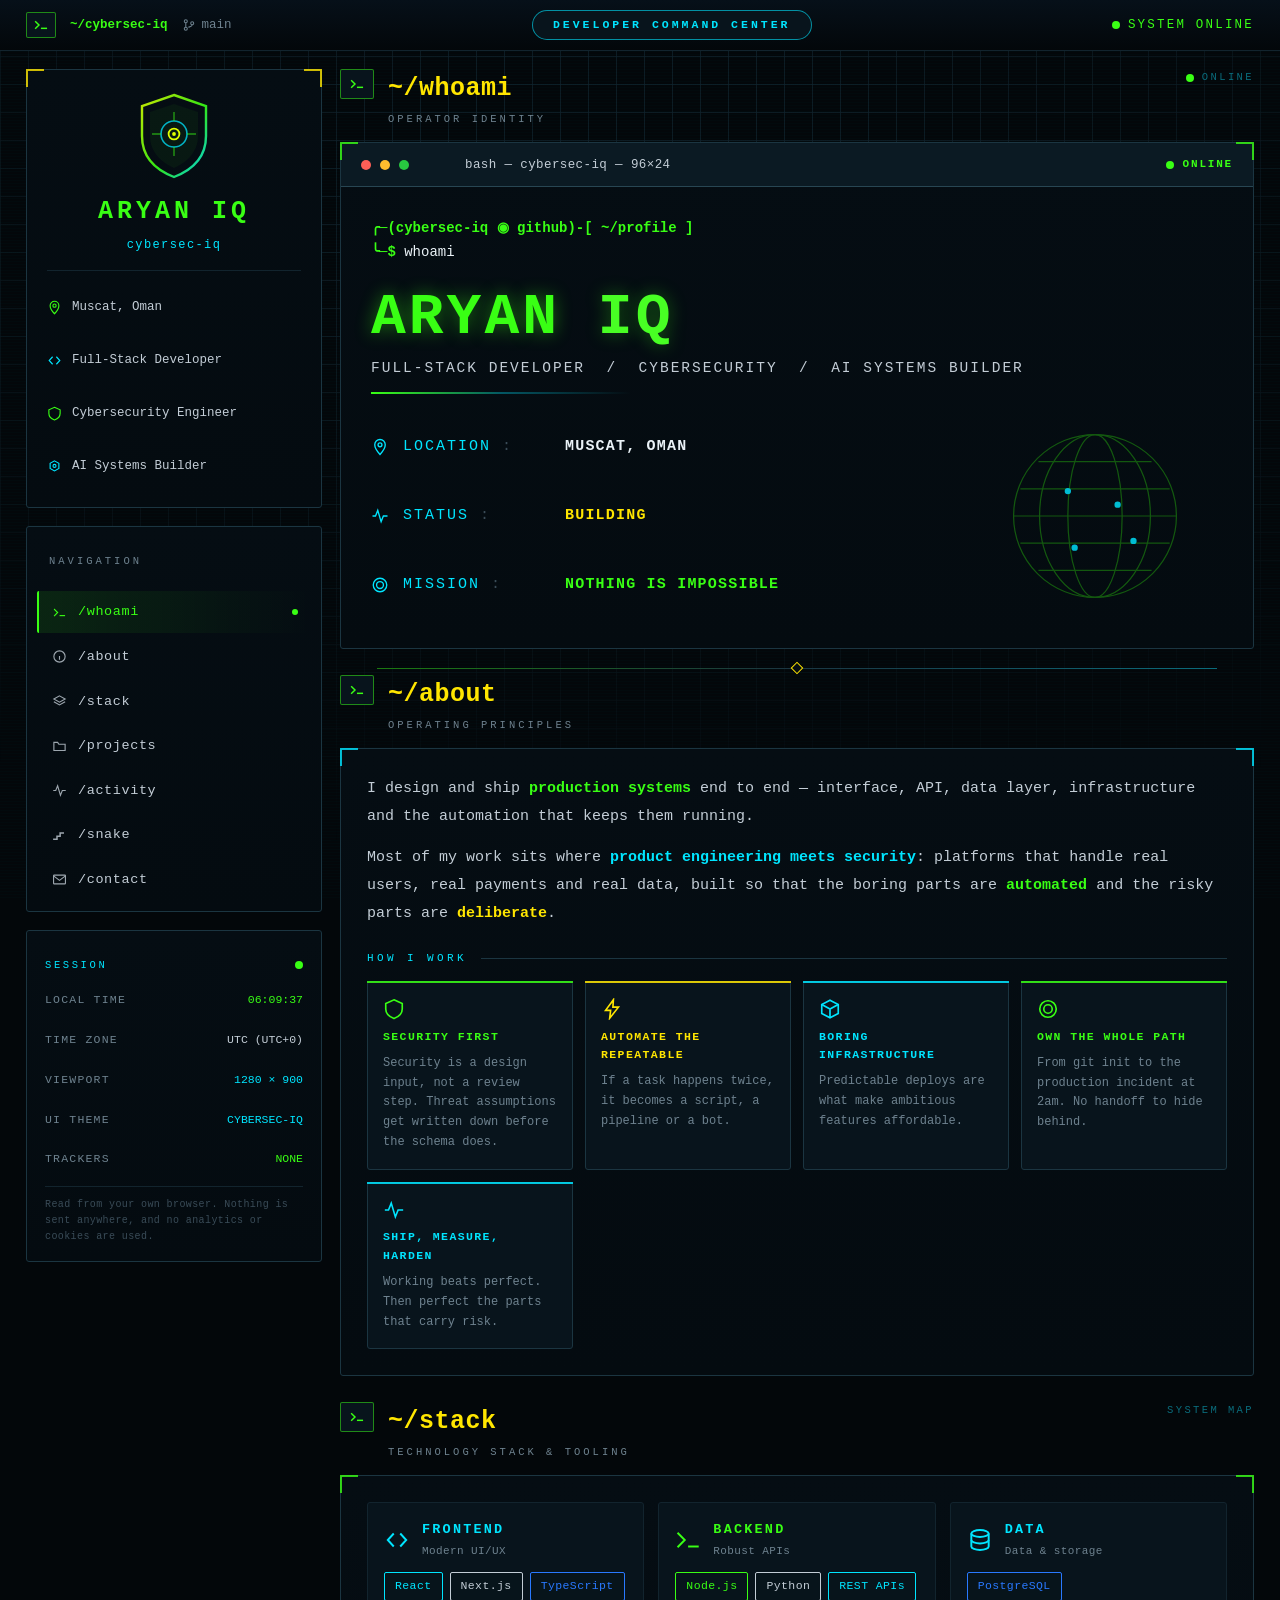
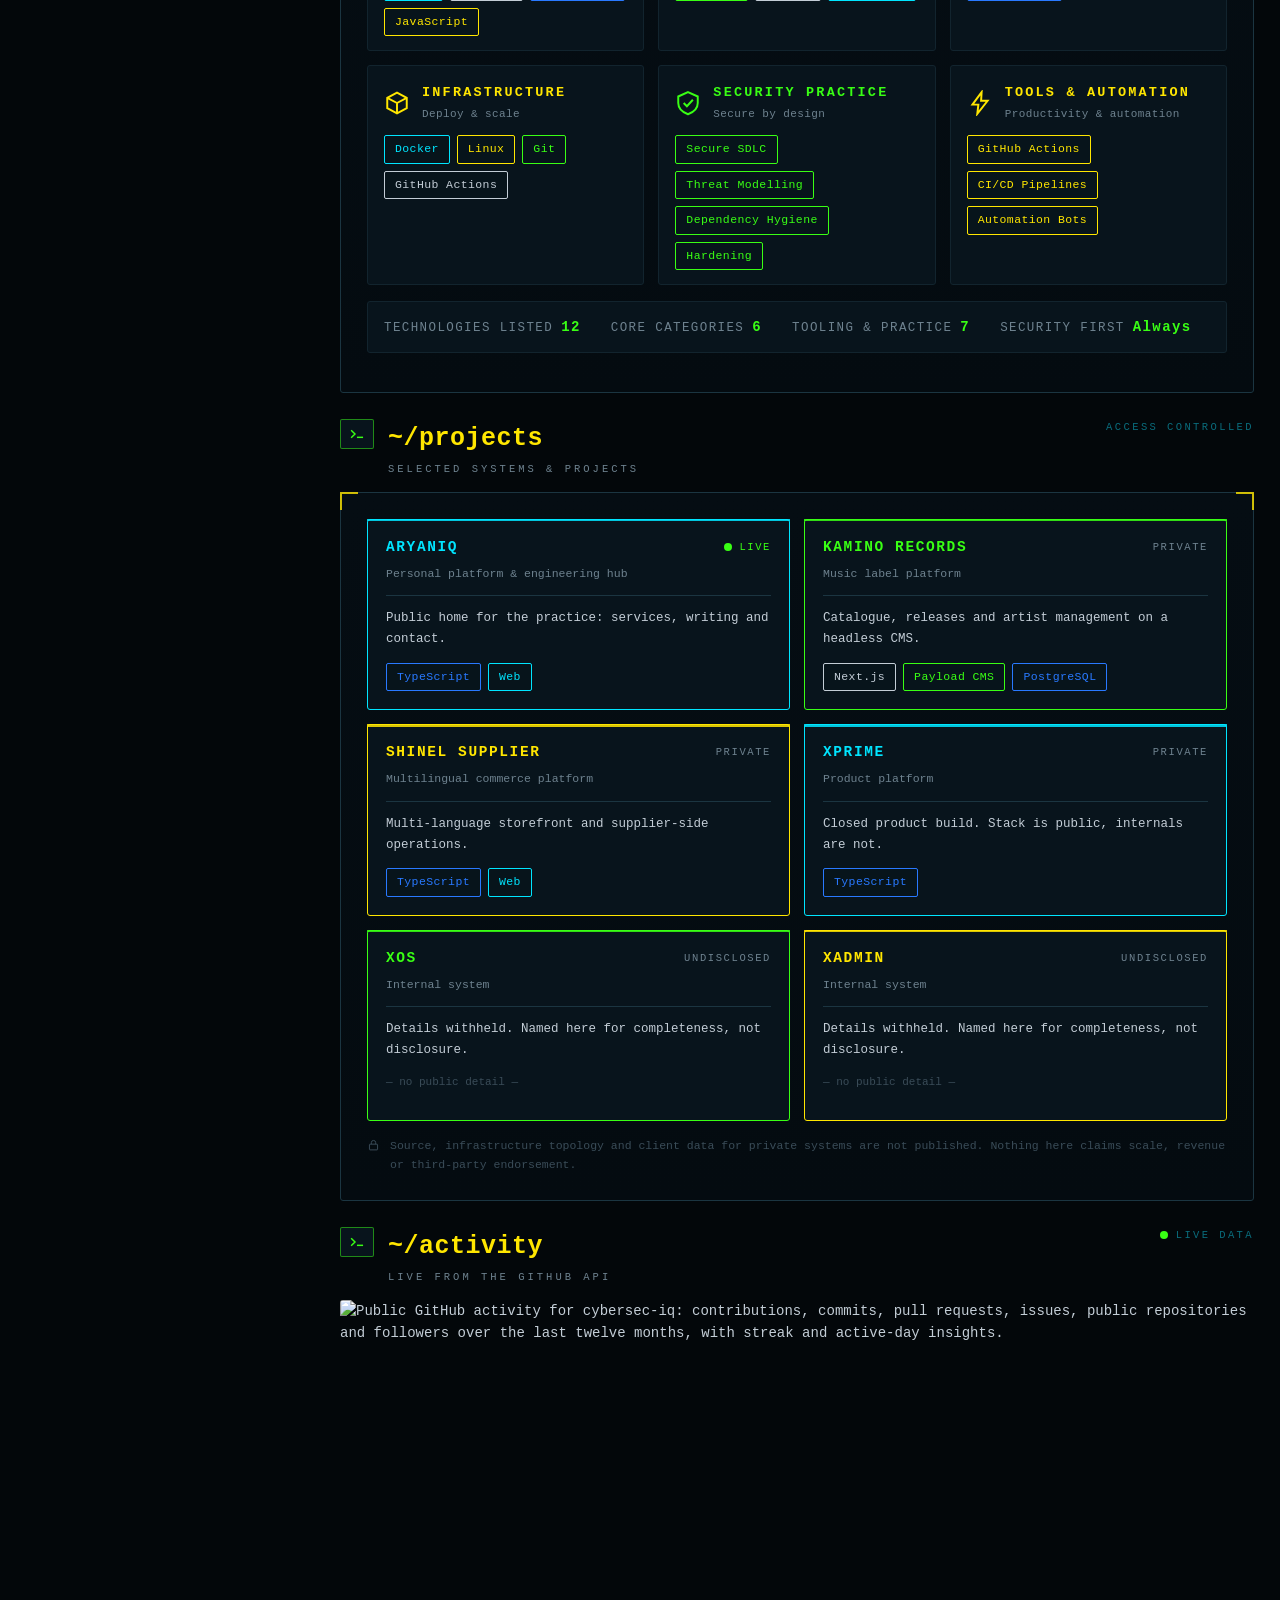
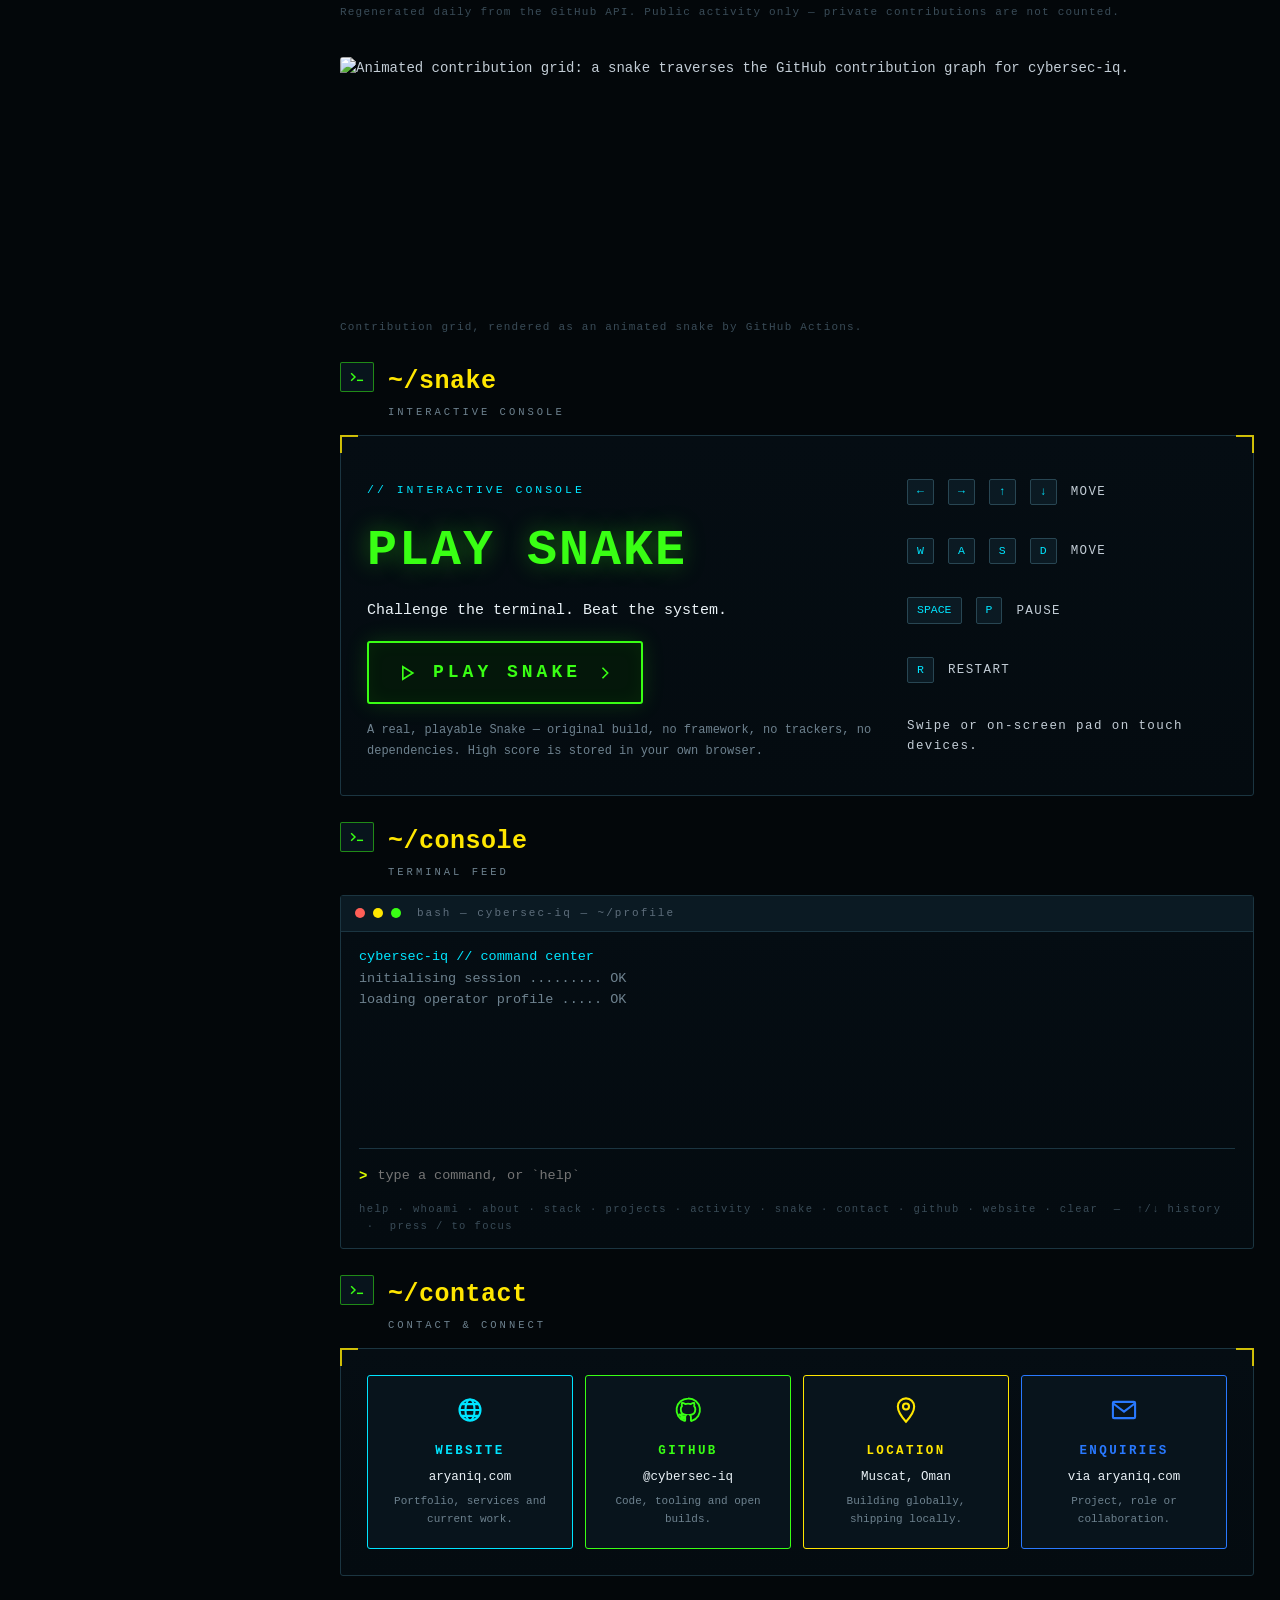
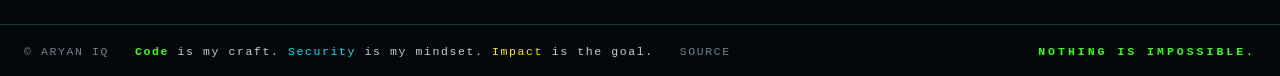
==== commit 625ba3e6: "fix(profile): restore live Pages activity assets" ====
--- a/docs/index.html
+++ b/docs/index.html
@@ -354,14 +354,14 @@
 
       <div class="figures">
         <figure class="figure">
-          <img src="https://raw.githubusercontent.com/cybersec-iq/cybersec-iq/output/activity.svg"
+          <img src="https://cdn.jsdelivr.net/gh/cybersec-iq/cybersec-iq@output/activity.svg"
                alt="Public GitHub activity for cybersec-iq: contributions, commits, pull requests, issues, public repositories and followers over the last twelve months, with streak and active-day insights."
                loading="lazy" width="1200" height="386">
           <figcaption>Regenerated daily from the GitHub API. Public activity only — private contributions are not counted.</figcaption>
         </figure>
 
         <figure class="figure mt">
-          <img src="https://raw.githubusercontent.com/cybersec-iq/cybersec-iq/output/snake-framed.svg"
+          <img src="https://cdn.jsdelivr.net/gh/cybersec-iq/cybersec-iq@output/snake-framed.svg"
                alt="Animated contribution grid: a snake traverses the GitHub contribution graph for cybersec-iq."
                loading="lazy" width="1200" height="330">
           <figcaption>Contribution grid, rendered as an animated snake by GitHub Actions.</figcaption>
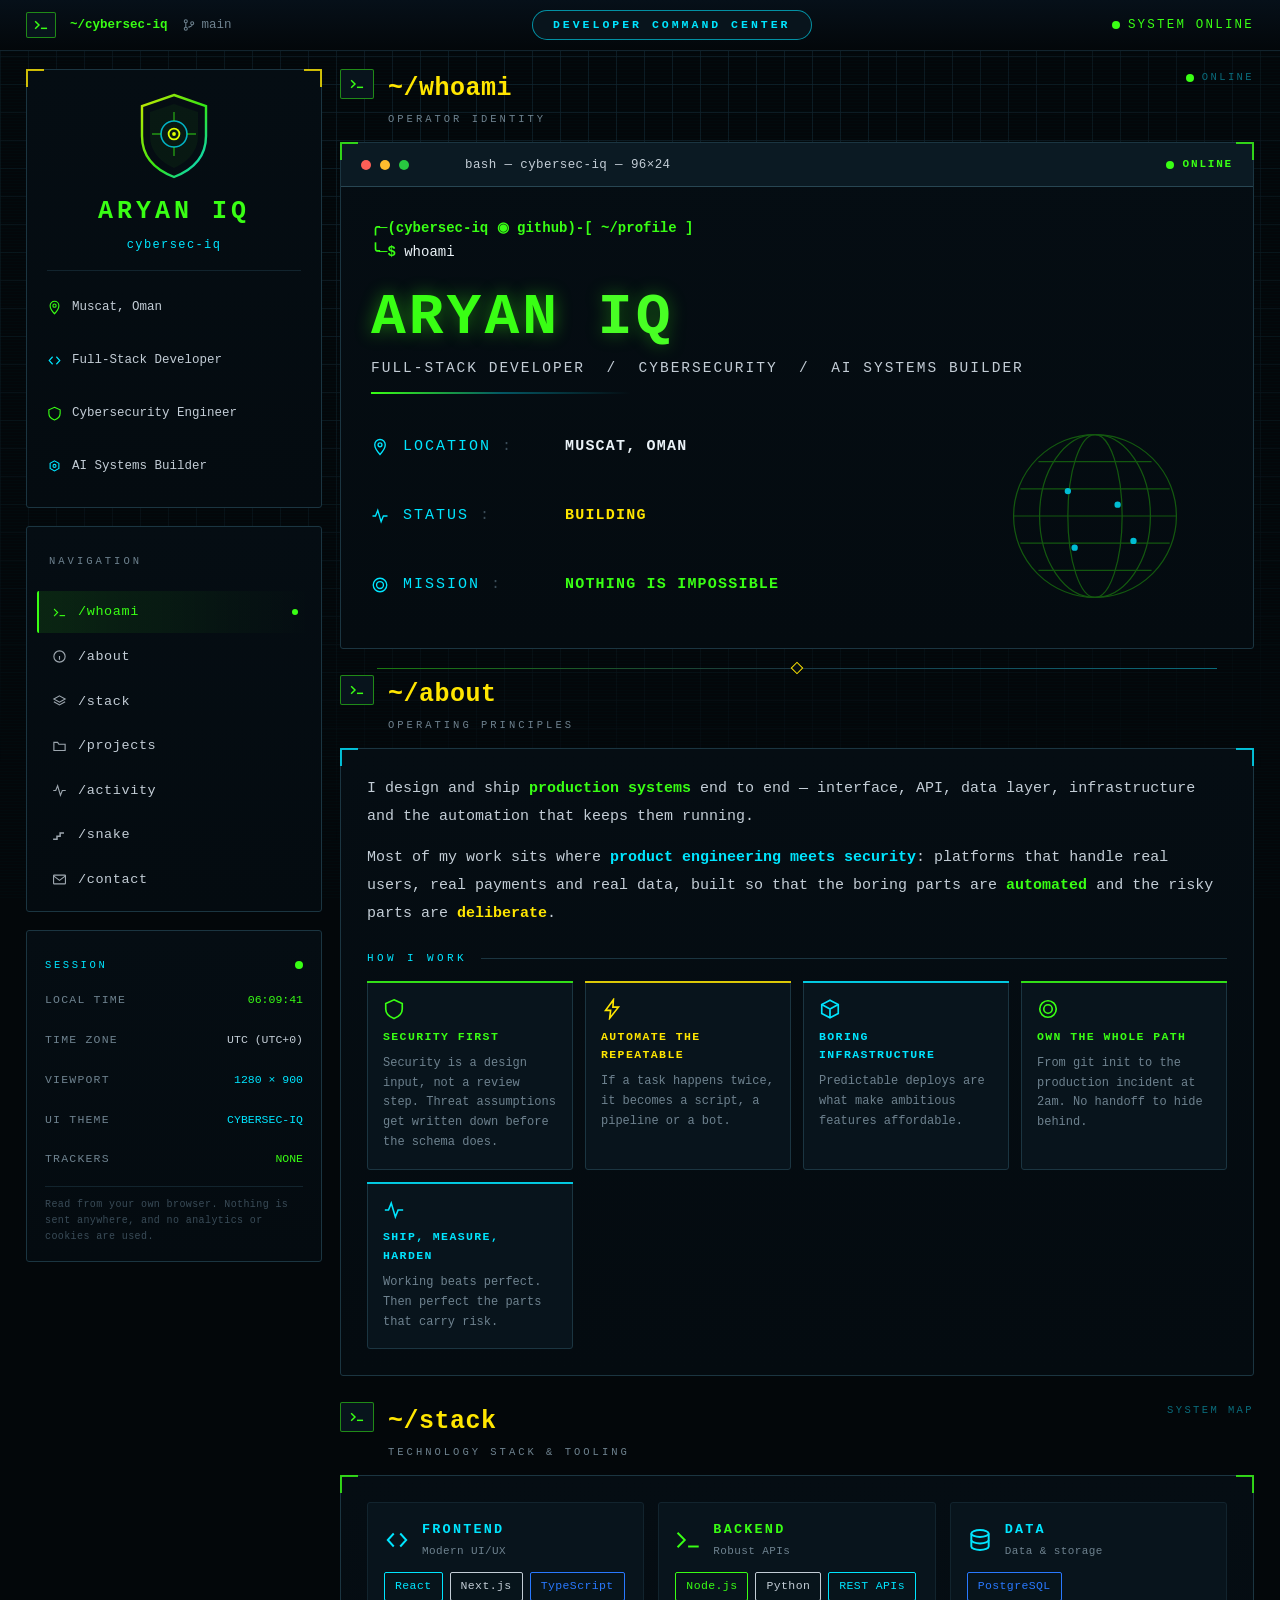
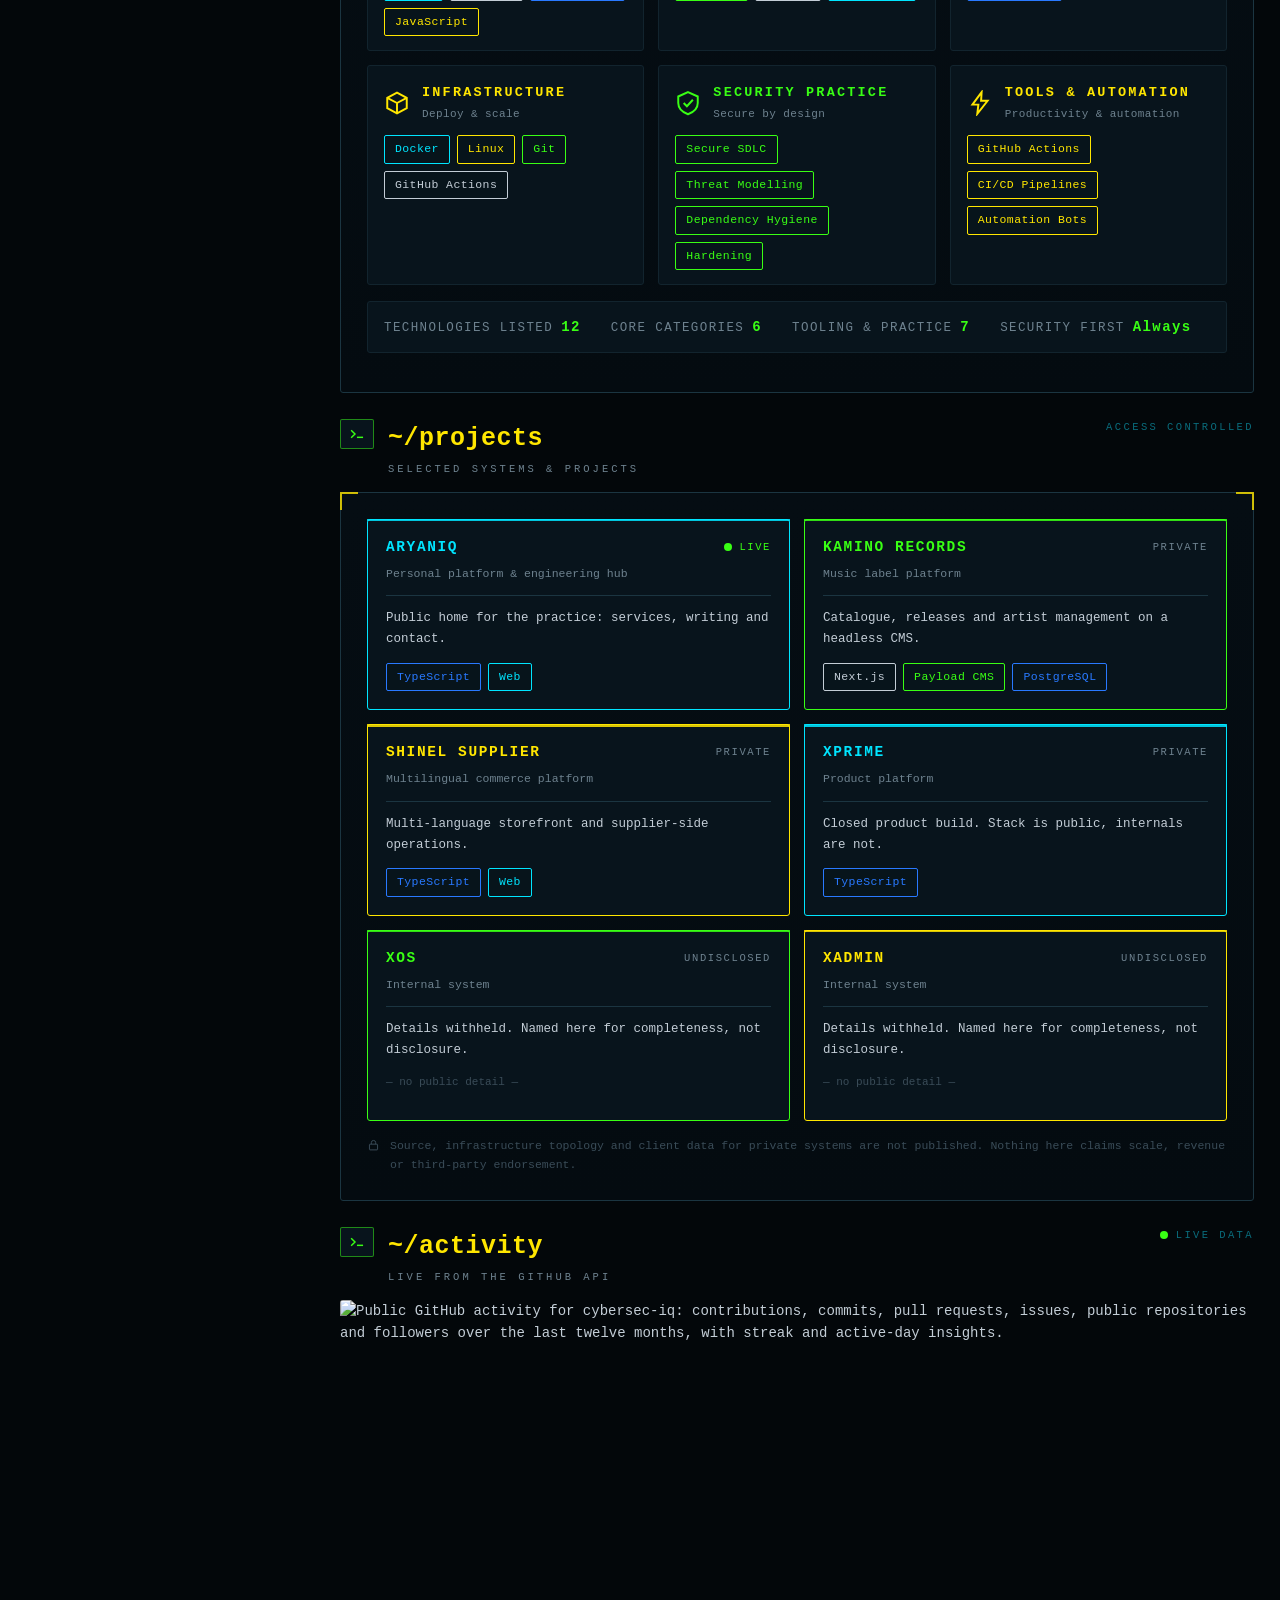
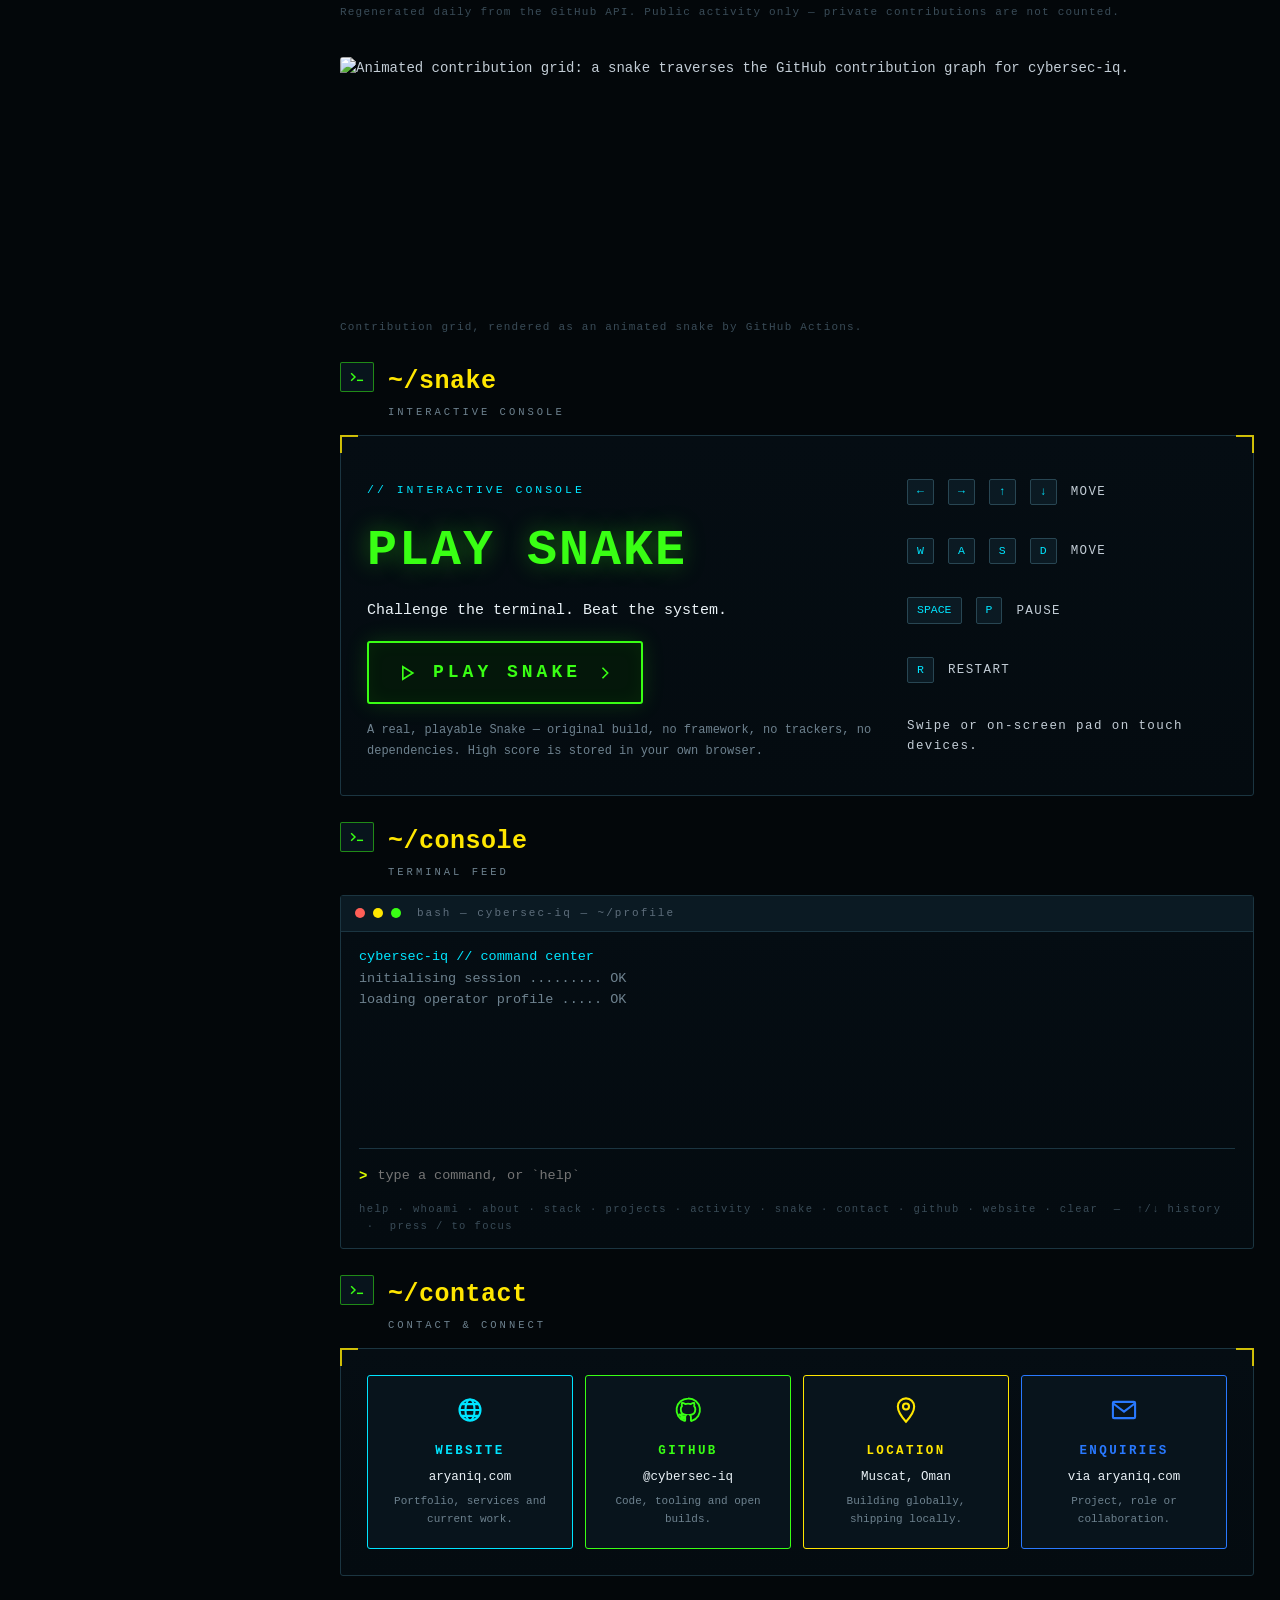
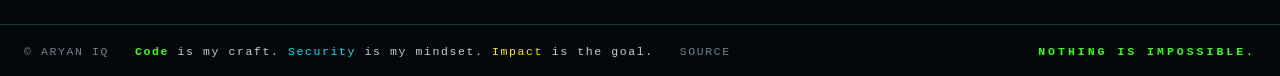
==== commit 0621aa31: "fix(profile): allow live asset CDN in Pages CSP" ====
--- a/docs/index.html
+++ b/docs/index.html
@@ -3,7 +3,7 @@
 <head>
 <meta charset="utf-8">
 <meta name="viewport" content="width=device-width, initial-scale=1, viewport-fit=cover">
-<meta http-equiv="Content-Security-Policy" content="default-src 'none'; script-src 'self'; style-src 'self'; img-src 'self' data: https://raw.githubusercontent.com; connect-src 'none'; base-uri 'none'; form-action 'none'">
+<meta http-equiv="Content-Security-Policy" content="default-src 'none'; script-src 'self'; style-src 'self'; img-src 'self' data: https://raw.githubusercontent.com https://cdn.jsdelivr.net; connect-src 'none'; base-uri 'none'; form-action 'none'">
 <meta name="referrer" content="strict-origin-when-cross-origin">
 <title>Aryan IQ — Developer Command Center</title>
 <meta name="description" content="Aryan IQ — full-stack developer, cybersecurity engineer and AI systems builder in Muscat, Oman. Interactive developer command center.">
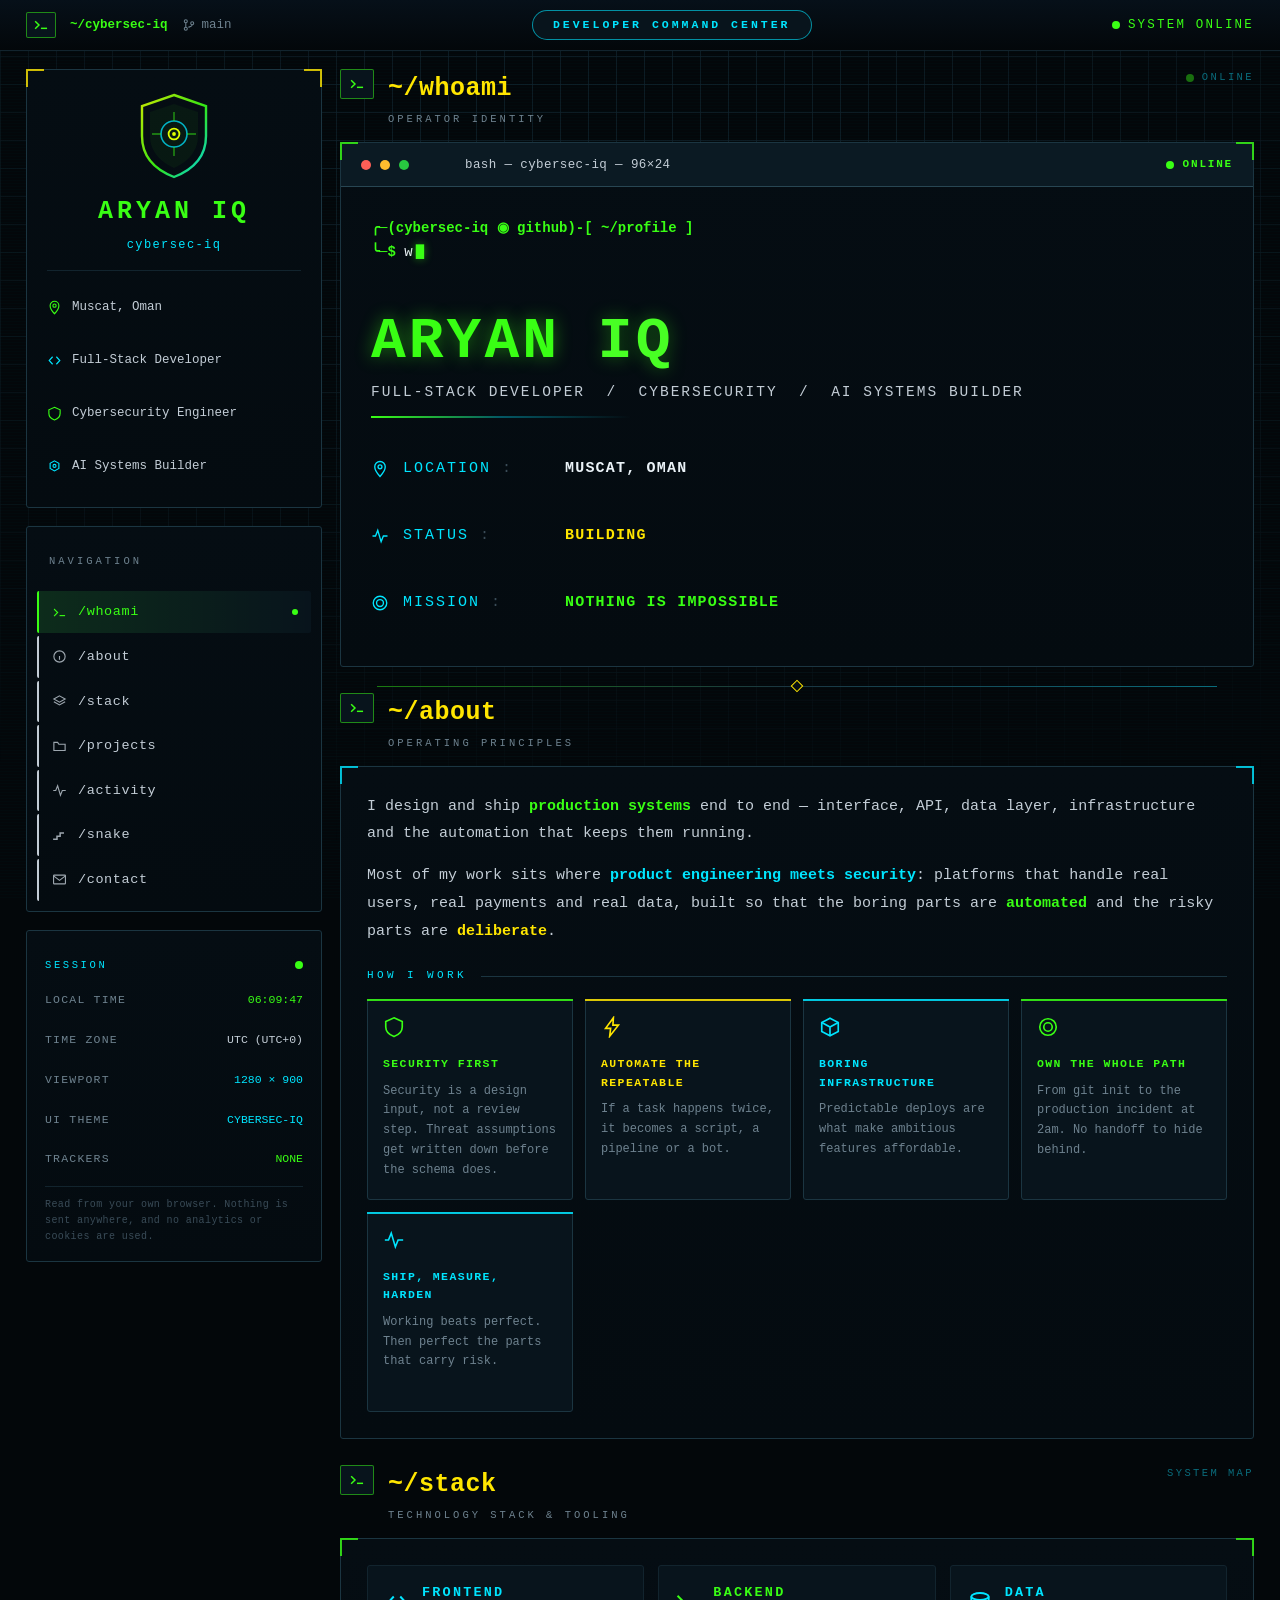
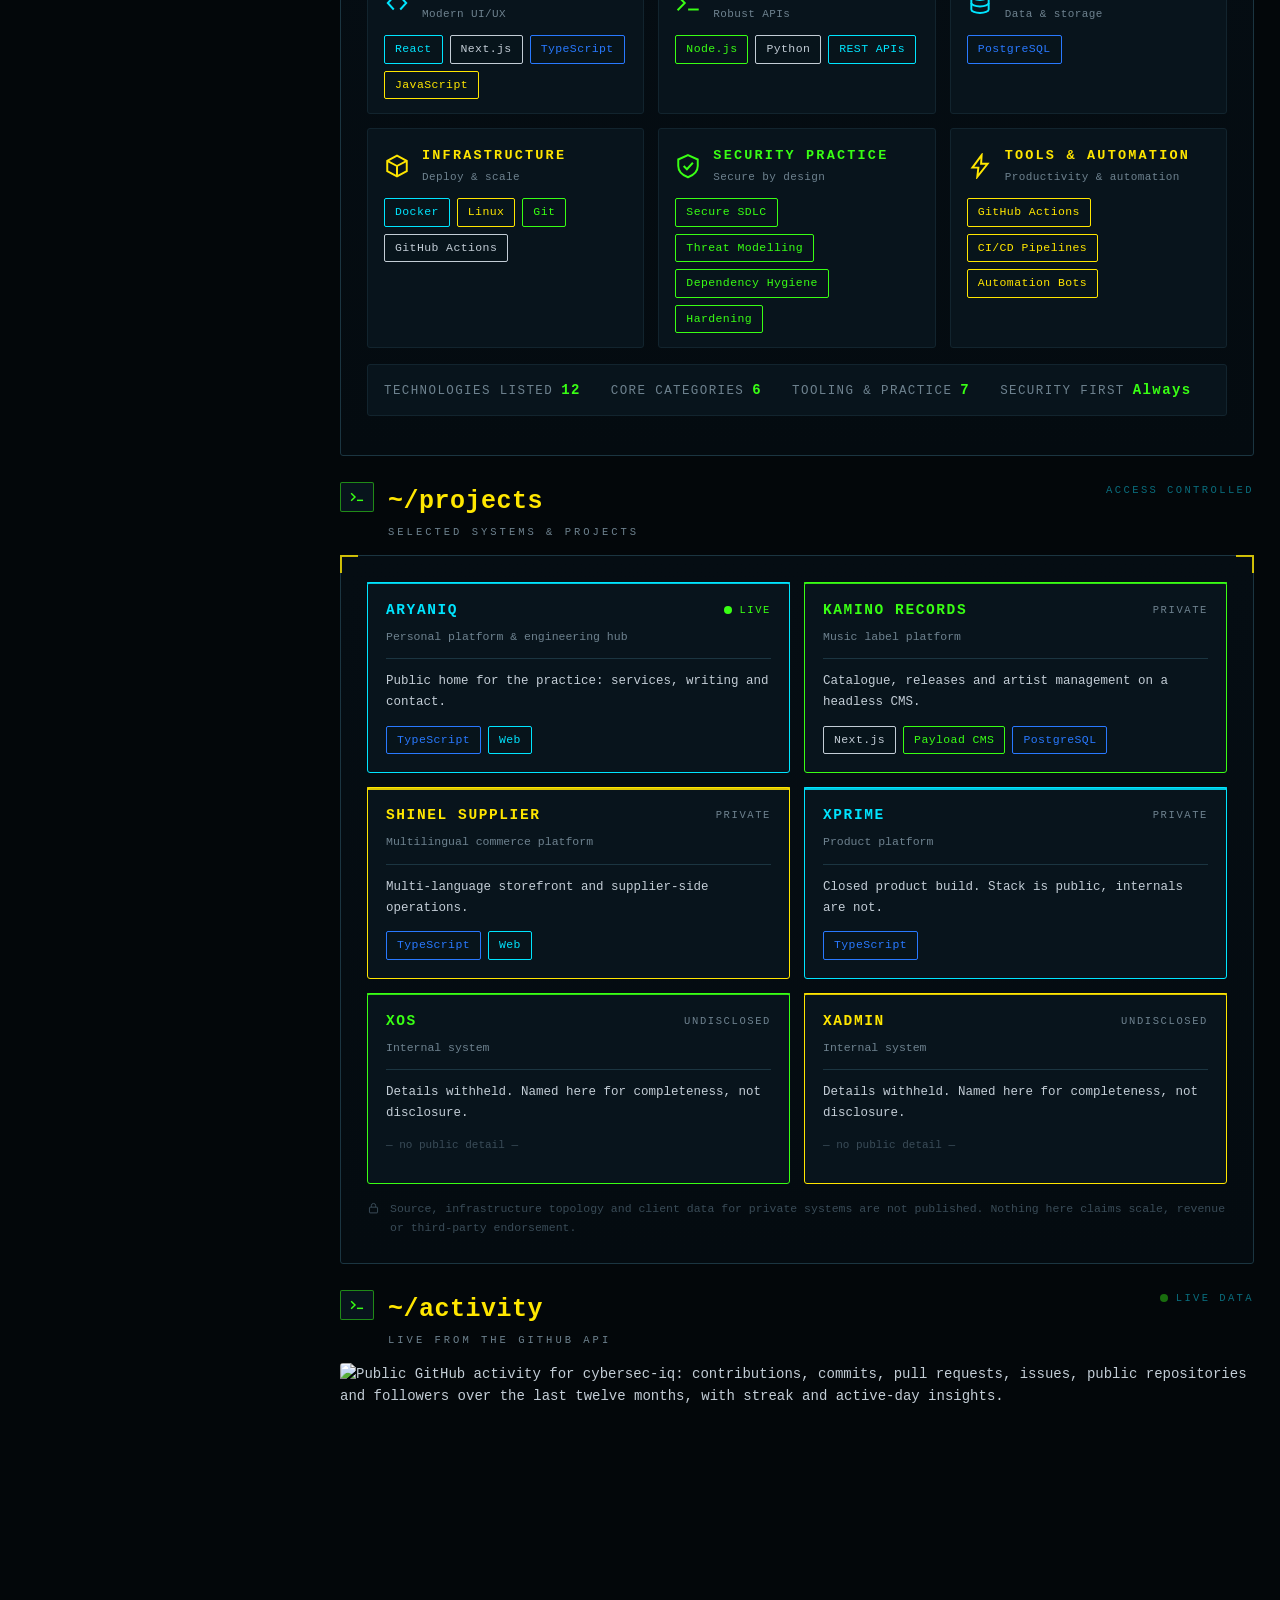
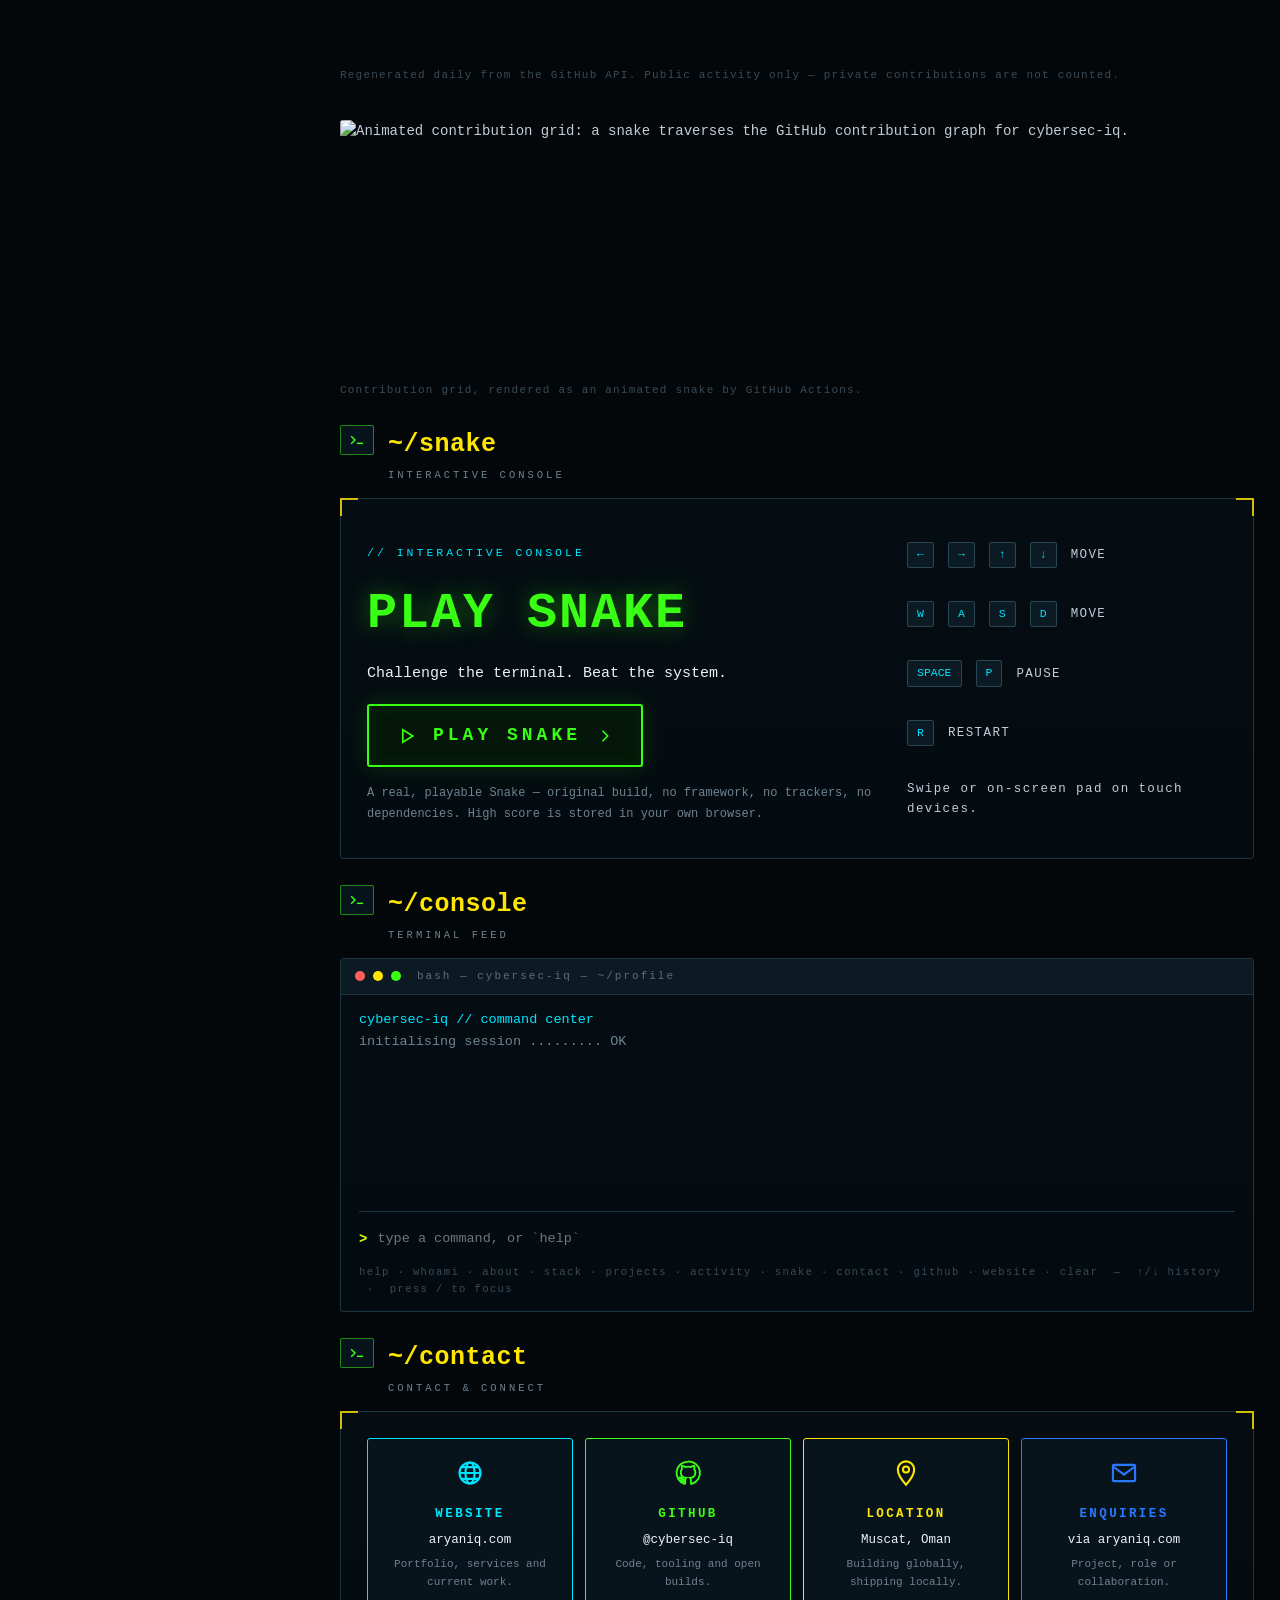
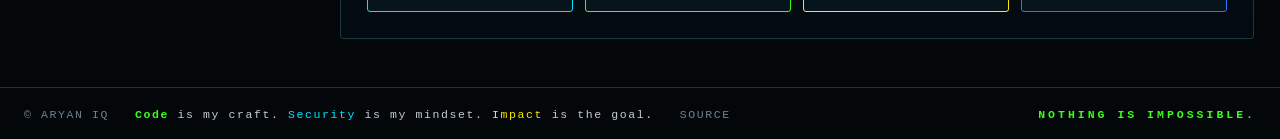
==== commit faa987c7: "fix(profile): finalize terminal reference fidelity and layout" ====
--- a/docs/index.html
+++ b/docs/index.html
@@ -121,15 +121,15 @@
           <span class="who__online"><span class="dot"></span>ONLINE</span>
         </div>
         <div class="who__body">
-        <div class="who__prompt" aria-label="cybersec-iq on github, profile, whoami">
+        <div class="who__prompt" aria-label="cybersec-iq on github, profile, animated terminal commands">
           <p><span class="who__user">╭─(cybersec-iq ◉ github)-[ ~/profile ]</span></p>
-          <p><span class="who__user">╰─$</span> <span class="who__cmd">whoami</span></p>
+          <p><span class="who__user">╰─$</span> <span class="who__cmd" id="who-typed">whoami</span><span class="who__cursor" aria-hidden="true">█</span></p>
+          <p class="who__typing-result" id="who-result" aria-hidden="true">→ ARYAN IQ</p>
         </div>
         <p class="who__name"><b>ARYAN</b> <i>IQ</i></p>
         <p class="who__roles">FULL-STACK DEVELOPER &nbsp;/&nbsp; CYBERSECURITY &nbsp;/&nbsp; AI SYSTEMS BUILDER</p>
         <div class="who__rule"></div>
 
-        <div class="who__grid">
           <div class="who__facts">
             <p class="fact">
               <svg width="18" height="18" viewBox="0 0 24 24" fill="none" stroke="#00E5FF" stroke-width="1.8" aria-hidden="true"><path d="M12 2 a7 7 0 0 1 7 7 c0 5.4-7 13-7 13 S5 14.4 5 9 a7 7 0 0 1 7-7 Z"/><circle cx="12" cy="9" r="2.6"/></svg>
@@ -144,19 +144,6 @@
               <span class="fact__k">MISSION</span><span class="fact__v fact__v--green">NOTHING IS IMPOSSIBLE</span>
             </p>
           </div>
-
-          <svg class="who__globe" viewBox="0 0 168 168" aria-hidden="true">
-            <g fill="none" stroke="#1B7A10" stroke-width="1.1" opacity=".85">
-              <circle cx="84" cy="84" r="72"/>
-              <ellipse cx="84" cy="84" rx="24" ry="72"/><ellipse cx="84" cy="84" rx="49" ry="72"/>
-              <path d="M18 60 h132M12 84 h144M18 108 h132M34 36 h100M34 132 h100"/>
-            </g>
-            <g fill="#00E5FF">
-              <circle cx="60" cy="62" r="2.8" class="dot"/><circle cx="104" cy="74" r="2.8" class="dot"/>
-              <circle cx="118" cy="106" r="2.8" class="dot"/><circle cx="66" cy="112" r="2.8" class="dot"/>
-            </g>
-          </svg>
-        </div>
         </div>
         <div class="who__divider" aria-hidden="true"><span></span></div>
       </div>
--- a/docs/styles.css
+++ b/docs/styles.css
@@ -215,6 +215,9 @@
 .who__prompt p { margin: 0; }
 .who__user { color: var(--green); font-weight: 600; }
 .who__cmd { color: var(--text-hi); }
+.who__cursor { display: inline-block; margin-left: 3px; color: var(--green);
+               animation: blink .7s steps(1) infinite; text-shadow: 0 0 8px rgba(57,255,20,.45); }
+.who__typing-result { min-height: 1.7em; color: var(--green); opacity: .78; }
 .who__name { margin: 24px 0 0; font-size: clamp(38px, 7vw, 58px); font-weight: 700;
              letter-spacing: 3px; line-height: 1; }
 .who__name b { color: var(--green); text-shadow: 0 0 18px rgba(57,255,20,.45); font-weight: 700; }
@@ -225,9 +228,7 @@
 .who__rule { height: 2px; width: 260px; max-width: 60%; margin: 12px 0 0;
              background: linear-gradient(90deg, var(--green), rgba(0,229,255,.35), transparent); }
 
-.who__grid { display: grid; grid-template-columns: minmax(0,1fr) minmax(180px, 30%); gap: 26px;
-             align-items: center; margin-top: 20px; }
-.who__facts { padding: 6px 0; display: grid; gap: 15px; }
+.who__facts { margin-top: 18px; padding: 6px 0; display: grid; gap: 13px; max-width: 760px; }
 .fact { display: grid; grid-template-columns: 20px minmax(0, 150px) 1fr; align-items: center;
         gap: 12px; font-size: clamp(12px, 2.2vw, 15px); }
 .fact__k { color: var(--cyan); letter-spacing: 2px; }
@@ -235,18 +236,11 @@
 .fact__v { color: var(--text-hi); letter-spacing: 1.2px; font-weight: 600; }
 .fact__v--yellow { color: var(--yellow); }
 .fact__v--green { color: var(--green); }
-.who__globe { width: min(100%, 190px); height: auto; justify-self: center; opacity: .82;
-              transform-box: fill-box; transform-origin: center; animation: globeTurn 24s linear infinite; }
 .who__divider { position: absolute; left: 4%; right: 4%; bottom: -21px; height: 1px;
                 background: linear-gradient(90deg,var(--green-dim),var(--line-2) 49%,var(--cyan-dim)); }
 .who__divider span { position: absolute; left: 50%; top: 50%; width: 9px; height: 9px;
                      background: var(--surface); border: 1px solid var(--yellow);
                      transform: translate(-50%,-50%) rotate(45deg); }
-@keyframes globeTurn {
-  0% { transform: scaleX(1); } 25% { transform: scaleX(.18); }
-  50% { transform: scaleX(-1); } 75% { transform: scaleX(-.18); }
-  100% { transform: scaleX(1); }
-}
 
 /* ---------------- about ---------------- */
 
@@ -260,9 +254,10 @@
            font-size: 11px; letter-spacing: 3.4px; color: var(--cyan); }
 .subhead::after { content: ""; flex: 1; height: 1px; background: var(--line-2); }
 
-.cards { display: grid; gap: 12px; grid-template-columns: repeat(auto-fit, minmax(190px, 1fr)); }
+.cards { display: grid; gap: 12px; grid-template-columns: repeat(auto-fit, minmax(190px, 1fr));
+         grid-auto-rows: 1fr; align-items: stretch; }
 .card { position: relative; background: var(--surface-2); border: 1px solid var(--line-2);
-        border-radius: var(--radius); padding: 16px 15px; }
+        border-radius: var(--radius); padding: 16px 15px 18px; display: flex; flex-direction: column; }
 .card::before { content: ""; position: absolute; inset: -1px -1px auto -1px; height: 2px;
                 background: var(--accent, var(--cyan)); opacity: .85; }
 .card__icon { margin-bottom: 10px; }
@@ -413,7 +408,6 @@
   .nav__link { border-left: 0; border-bottom: 2px solid transparent; white-space: nowrap; padding: 9px 14px; }
   .nav__link[aria-current="true"] { border-left: 0; border-bottom-color: var(--green); background: var(--surface-2); }
   .nav__link::after { display: none; }
-  .who__grid { grid-template-columns: minmax(0,1fr) 160px; }
   .snake { grid-template-columns: 1fr; }
 }
 
@@ -428,8 +422,6 @@
   .who__title { font-size: 9.5px; }
   .who__online { font-size: 9px; gap: 5px; letter-spacing: 1px; }
   .who__body { padding: 16px; }
-  .who__grid { grid-template-columns: 1fr; }
-  .who__globe { width: 128px; margin-top: 8px; }
   .fact { grid-template-columns: 18px 88px minmax(0,1fr); gap: 8px; }
   .who__roles { line-height: 1.65; }
 }
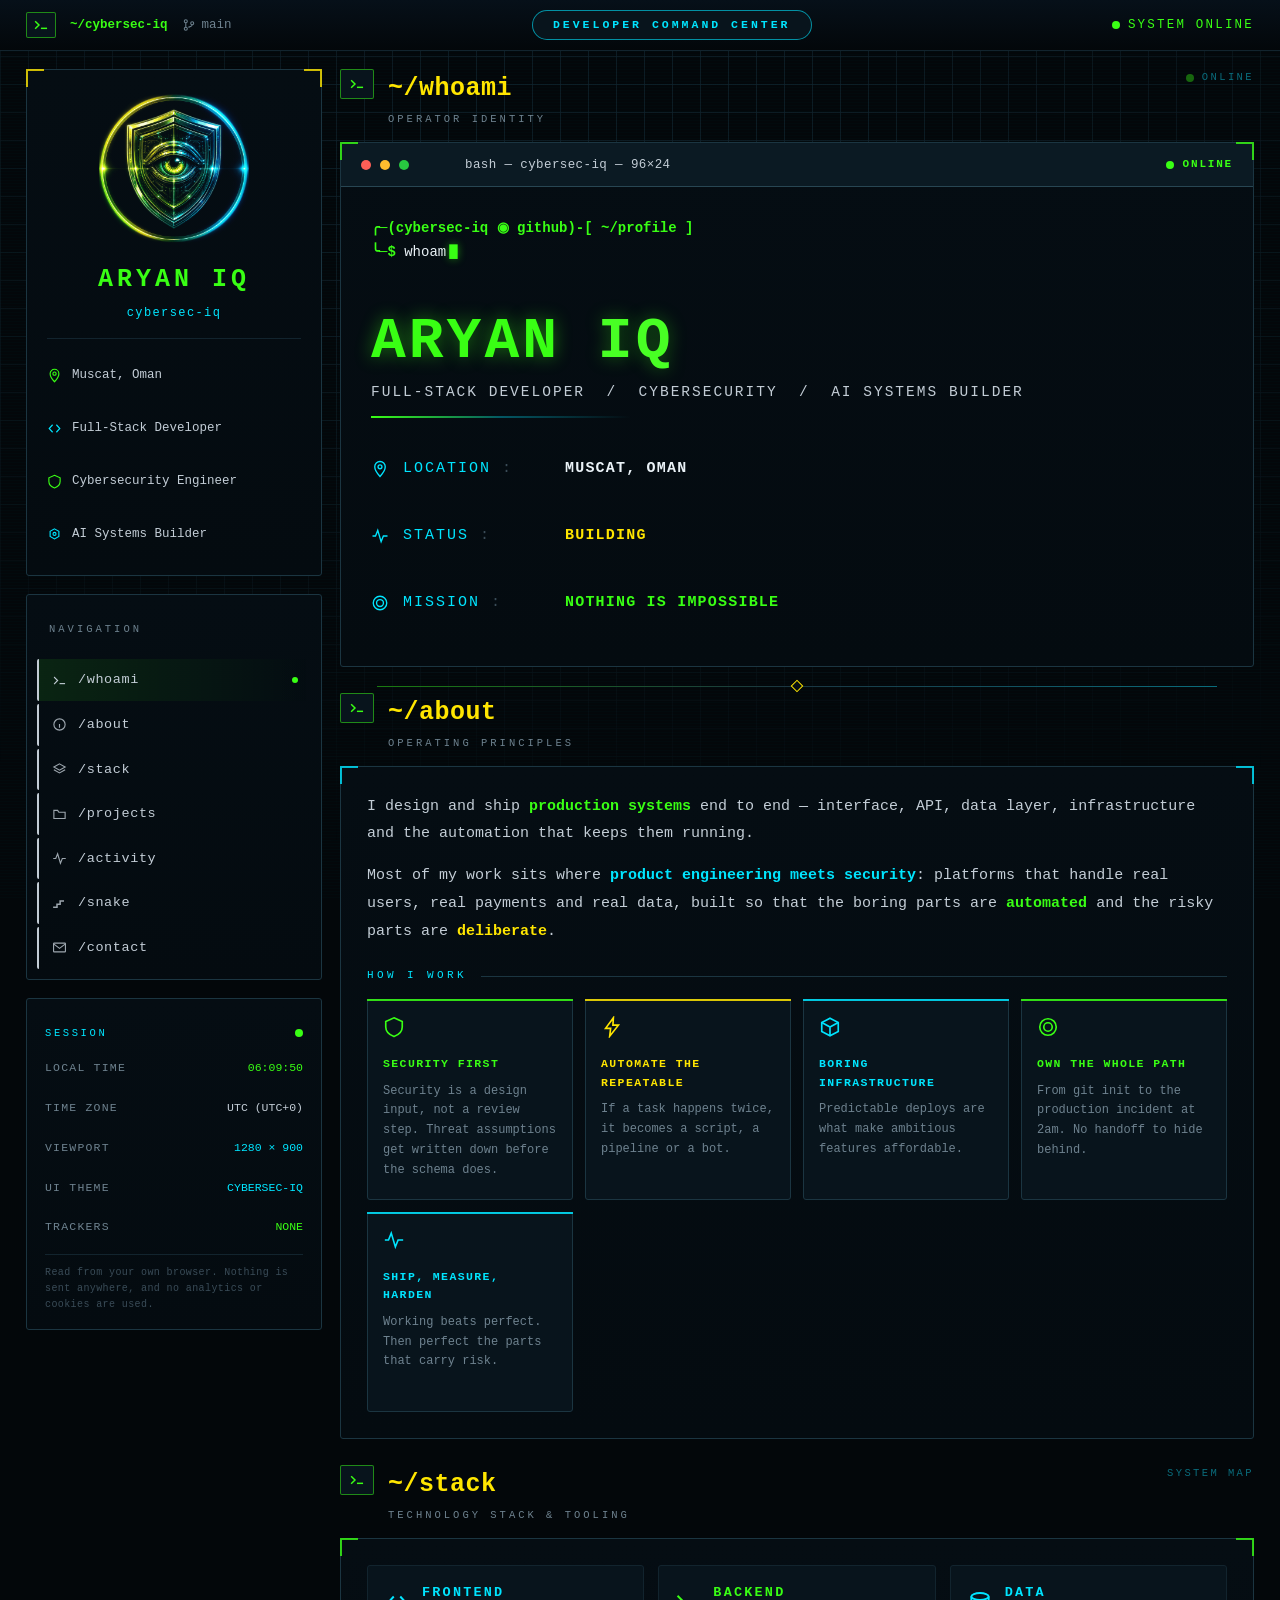
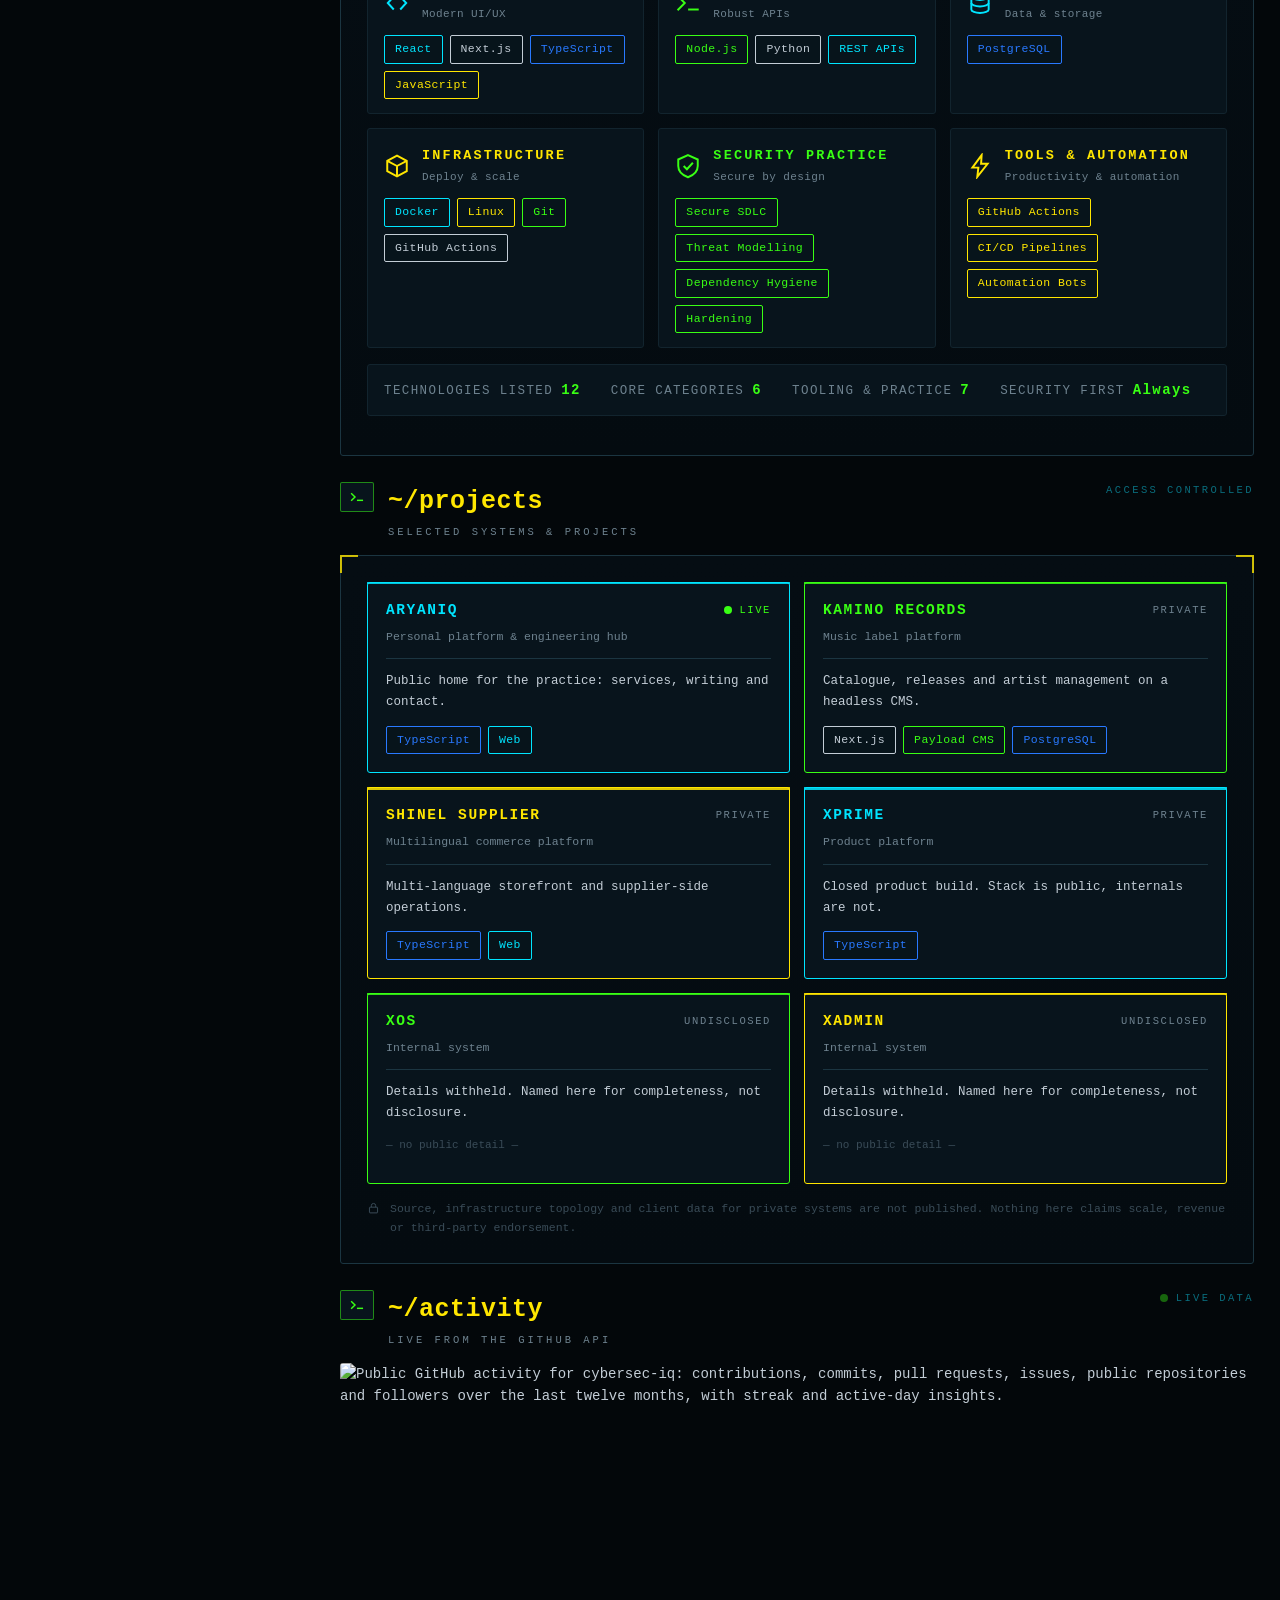
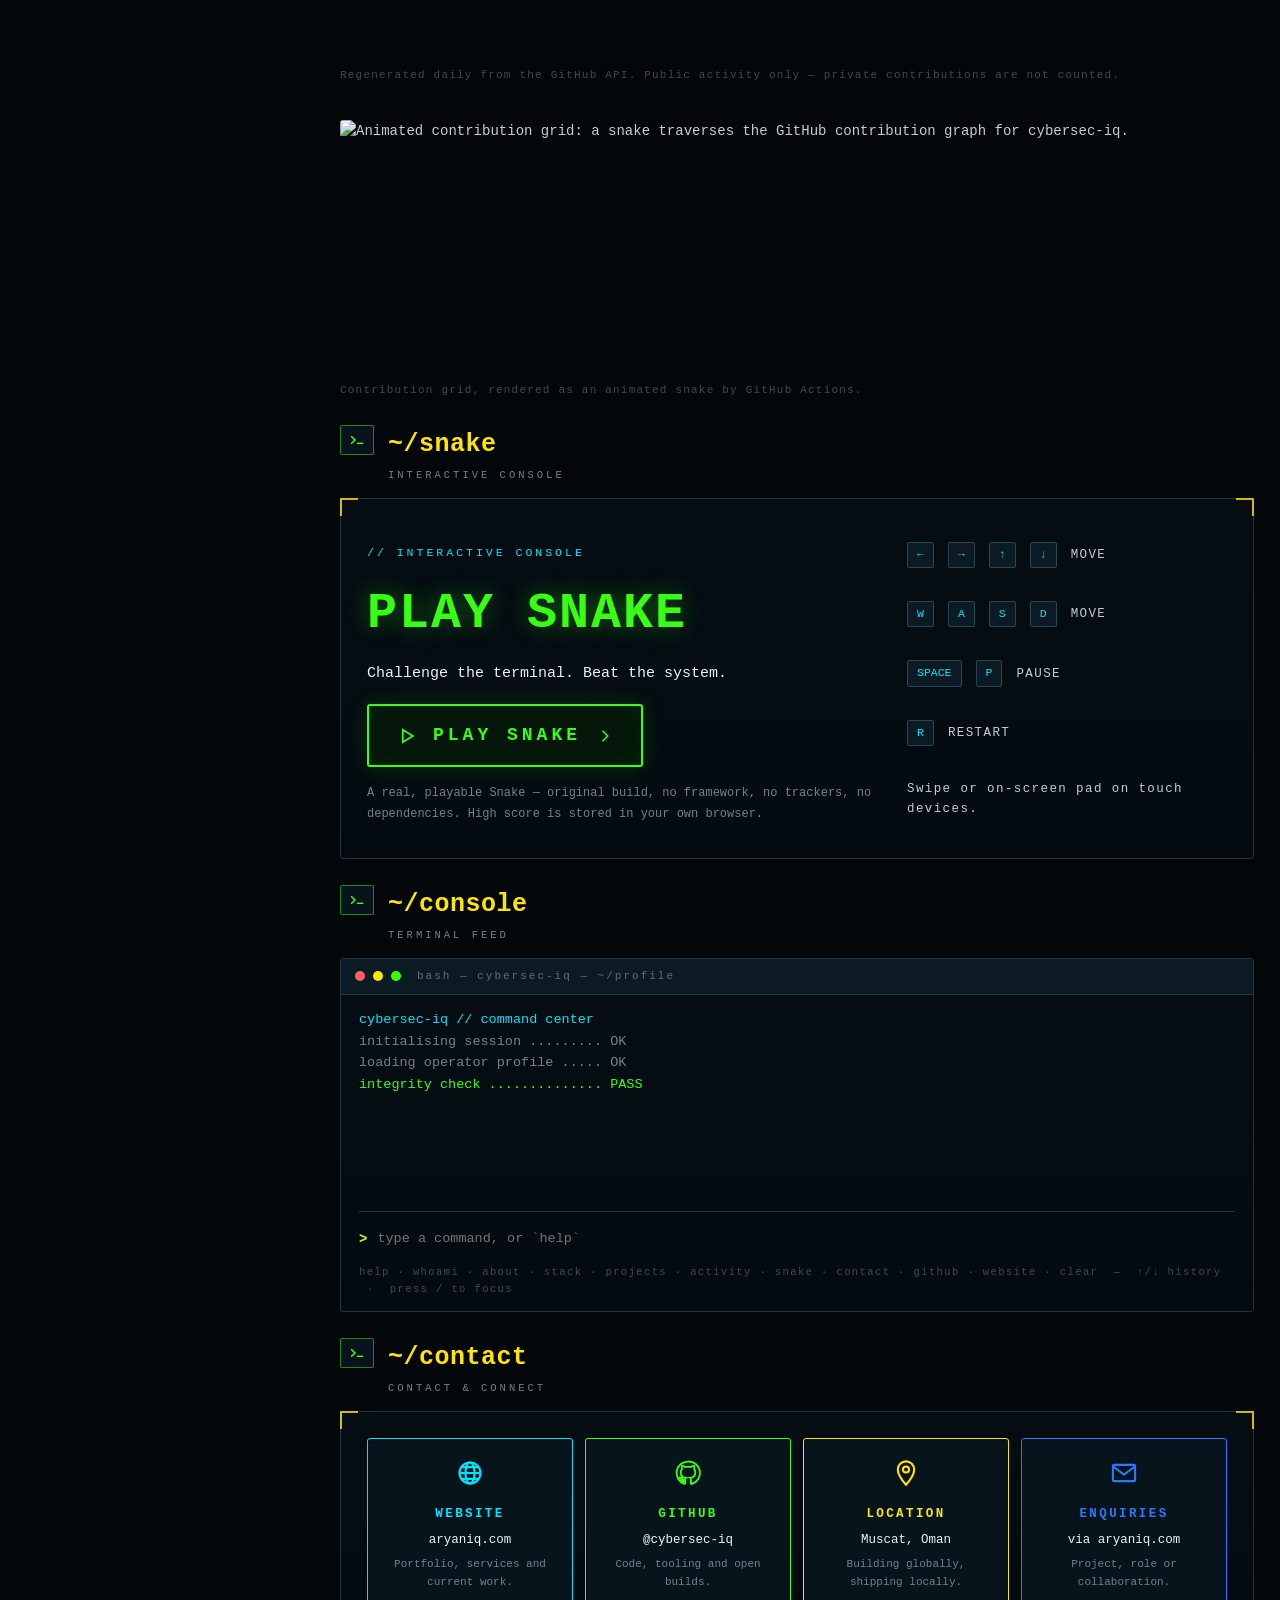
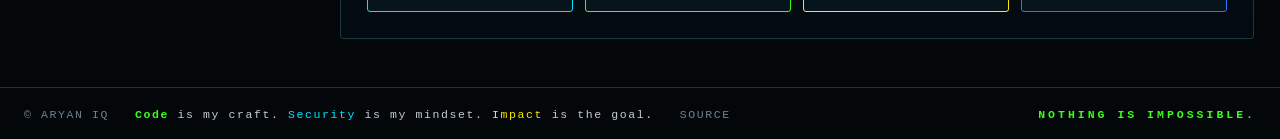
==== commit 5c43c319: "fix(branding): replace command center logo and favicon Swaps the generated shield/target SVG in the " ====
--- a/docs/index.html
+++ b/docs/index.html
@@ -10,7 +10,11 @@
 <meta name="color-scheme" content="dark">
 <meta name="theme-color" content="#03070A">
 <link rel="stylesheet" href="./styles.css">
-<link rel="icon" href="data:image/svg+xml,%3Csvg xmlns='http://www.w3.org/2000/svg' viewBox='0 0 32 32'%3E%3Crect width='32' height='32' fill='%2303070A'/%3E%3Cpath d='M16 4 L27 8 V17 C27 24 22 28 16 30 C10 28 5 24 5 17 V8 Z' fill='none' stroke='%2339FF14' stroke-width='2'/%3E%3Cpath d='M11 17 l4 4 l7 -9' fill='none' stroke='%23DFFF00' stroke-width='2.6'/%3E%3C/svg%3E">
+<link rel="icon" href="./favicon.ico?v=2" sizes="any">
+<link rel="icon" type="image/png" sizes="16x16" href="./favicon-16x16.png?v=2">
+<link rel="icon" type="image/png" sizes="32x32" href="./favicon-32x32.png?v=2">
+<link rel="icon" type="image/png" sizes="48x48" href="./favicon-48x48.png?v=2">
+<link rel="apple-touch-icon" href="./apple-touch-icon.png?v=2">
 </head>
 <body>
 <a class="skip" href="#main">Skip to content</a>
@@ -40,19 +44,8 @@
   <aside class="rail">
 
     <section class="panel panel--brackets ident" aria-label="Operator identity">
-      <svg class="ident__mark" viewBox="0 0 74 88" aria-hidden="true">
-        <defs>
-          <linearGradient id="mk" x1="0" y1="0" x2="1" y2="1">
-            <stop offset="0%" stop-color="#DFFF00"/><stop offset="55%" stop-color="#39FF14"/><stop offset="100%" stop-color="#00E5FF"/>
-          </linearGradient>
-        </defs>
-        <path d="M37 3 L69 14 V44 C69 66 55 78 37 85 C19 78 5 66 5 44 V14 Z" fill="none" stroke="url(#mk)" stroke-width="2.4" opacity=".9"/>
-        <path d="M37 12 L61 20 V44 C61 60 50 70 37 76 C24 70 13 60 13 44 V20 Z" fill="#39FF14" opacity=".05"/>
-        <circle cx="37" cy="42" r="13" fill="none" stroke="#00E5FF" stroke-width="1.6" opacity=".75"/>
-        <circle cx="37" cy="42" r="5.4" fill="none" stroke="#DFFF00" stroke-width="1.8"/>
-        <circle cx="37" cy="42" r="1.9" fill="#DFFF00"/>
-        <path d="M37 20 v9M37 55 v9M15 42 h9M50 42 h9" stroke="#39FF14" stroke-width="1.4" opacity=".55"/>
-      </svg>
+      <img class="ident__mark" src="./assets/brand/cybersec-iq-mark.png"
+           width="512" height="512" alt="" decoding="async">
       <h1 class="ident__name">ARYAN IQ</h1>
       <p class="ident__handle">cybersec-iq</p>
       <div class="ident__roles">
--- a/docs/styles.css
+++ b/docs/styles.css
@@ -137,7 +137,20 @@
 .rail { position: sticky; top: var(--gap); display: grid; gap: var(--gap); }
 
 .ident { padding: 22px 20px 18px; text-align: center; }
-.ident__mark { width: 74px; height: 88px; margin: 0 auto 12px; display: block; }
+/* Brand mark. The source artwork is composed on solid black, so it is
+   composited with `screen`: pure black resolves to the card beneath while the
+   glow is preserved exactly. No recolouring, no redraw, no added backdrop —
+   and where blend modes are unsupported it simply falls back to the artwork
+   on its own black field. */
+.ident__mark {
+  display: block;
+  width: min(150px, 62%);
+  height: auto;
+  aspect-ratio: 1 / 1;
+  object-fit: contain;
+  margin: 2px auto 16px;
+  mix-blend-mode: screen;
+}
 .ident__name { margin: 0; font-size: 25px; letter-spacing: 4px; color: var(--green); font-weight: 700; }
 .ident__handle { margin: 4px 0 0; font-size: 12px; color: var(--cyan); letter-spacing: 1.4px; }
 .ident__roles { margin: 14px 0 0; padding: 14px 0 0; border-top: 1px solid var(--line);
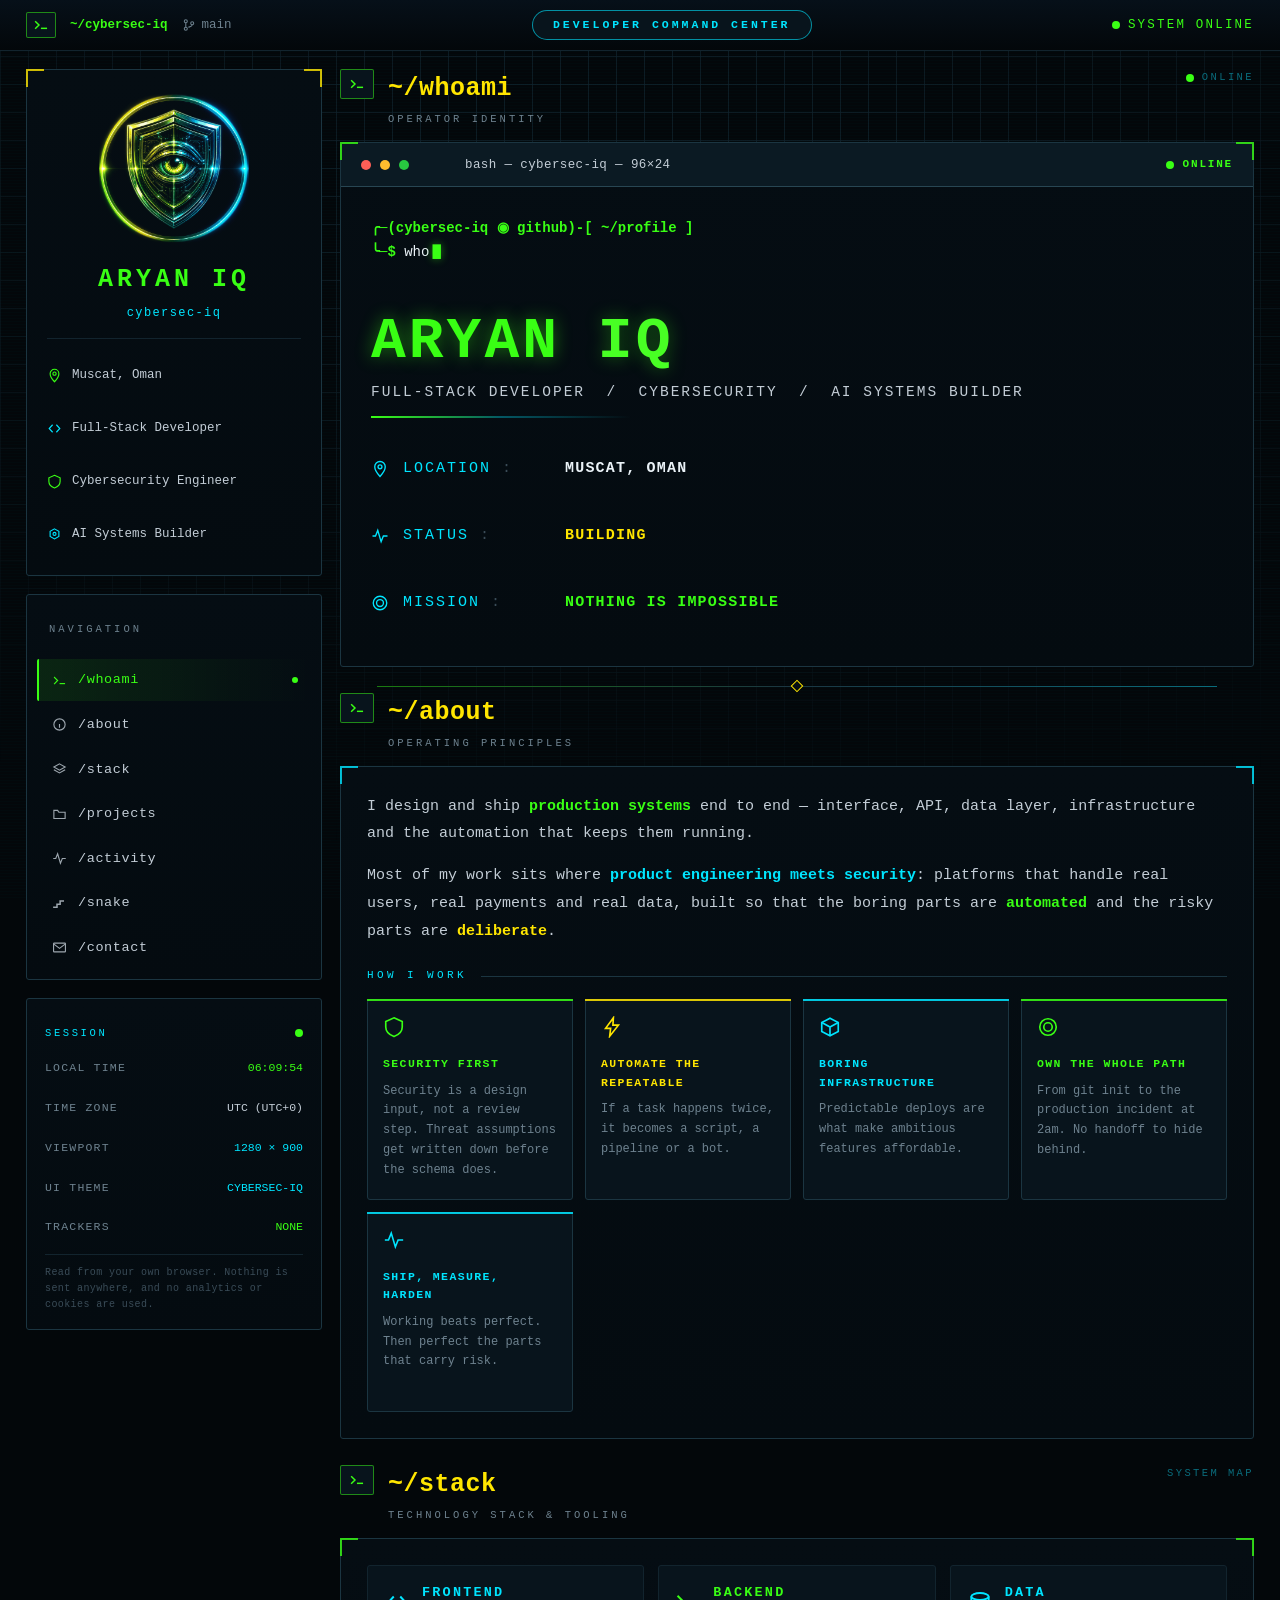
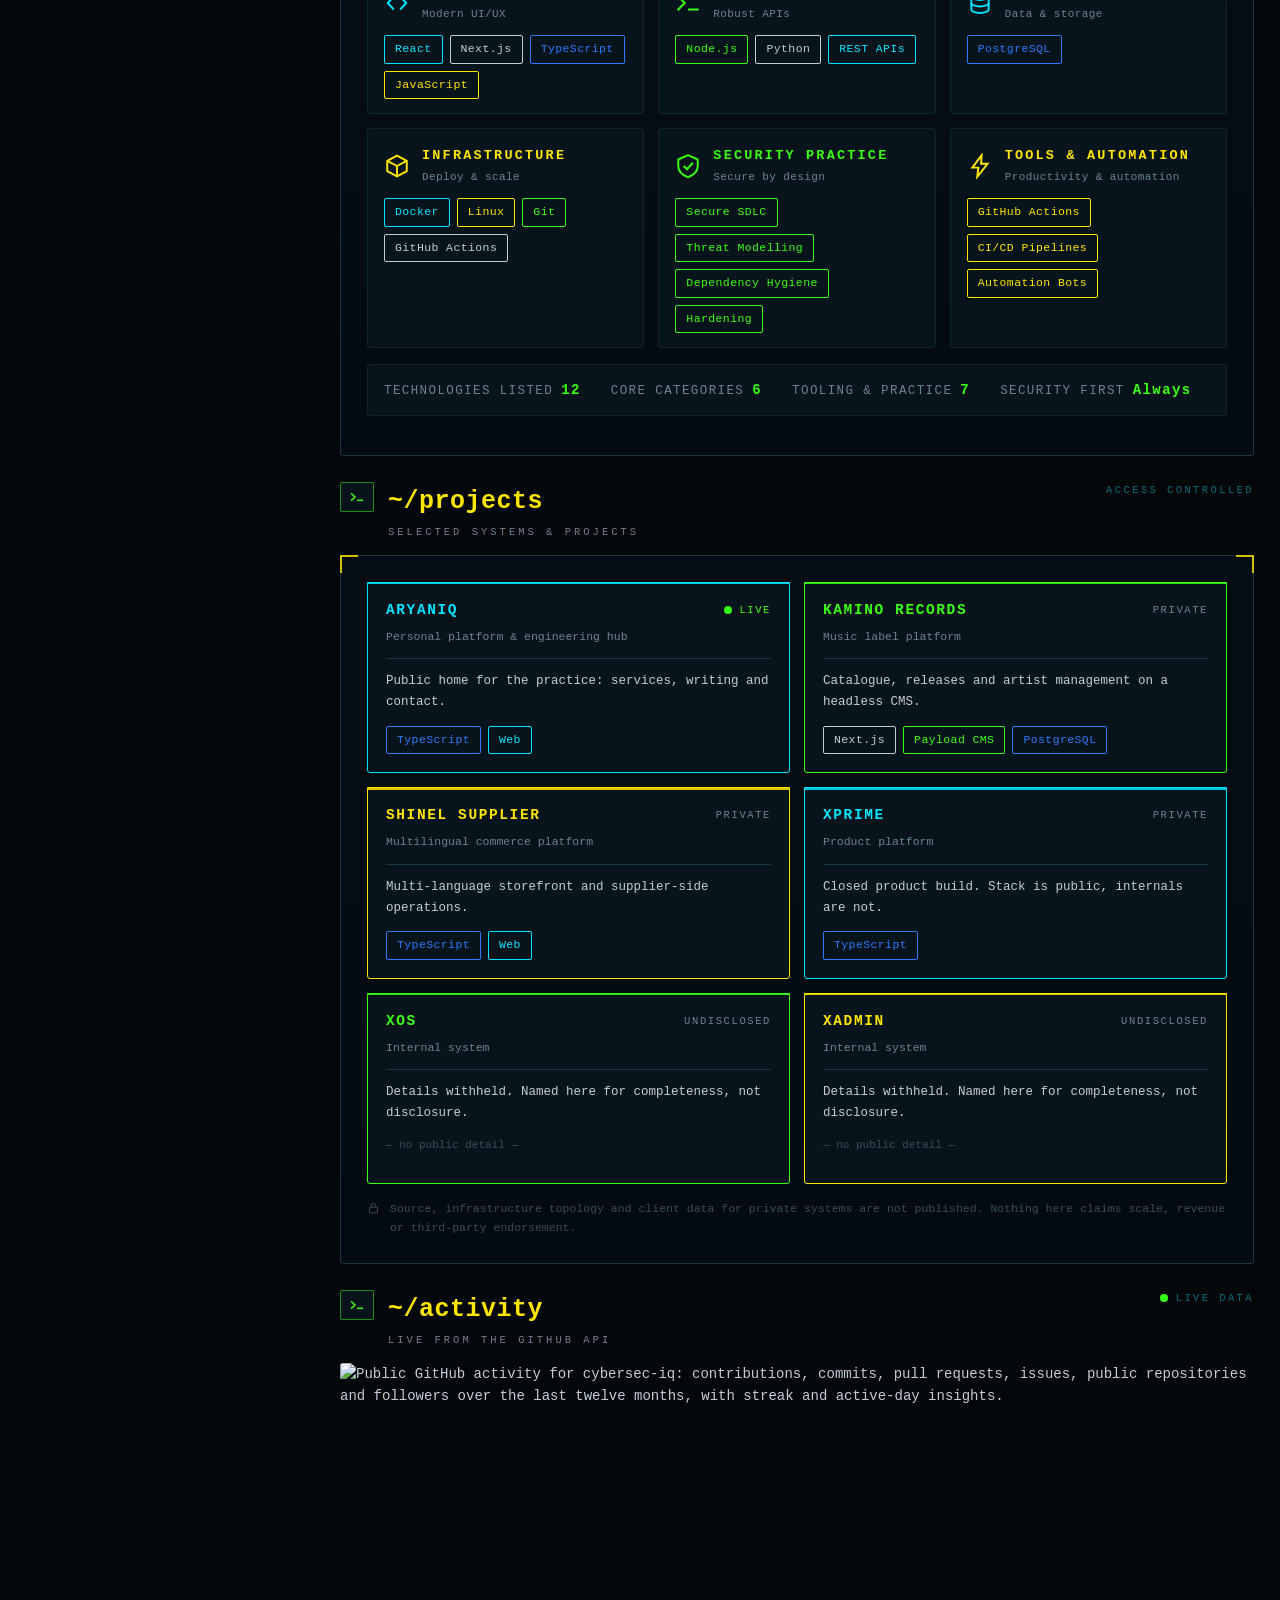
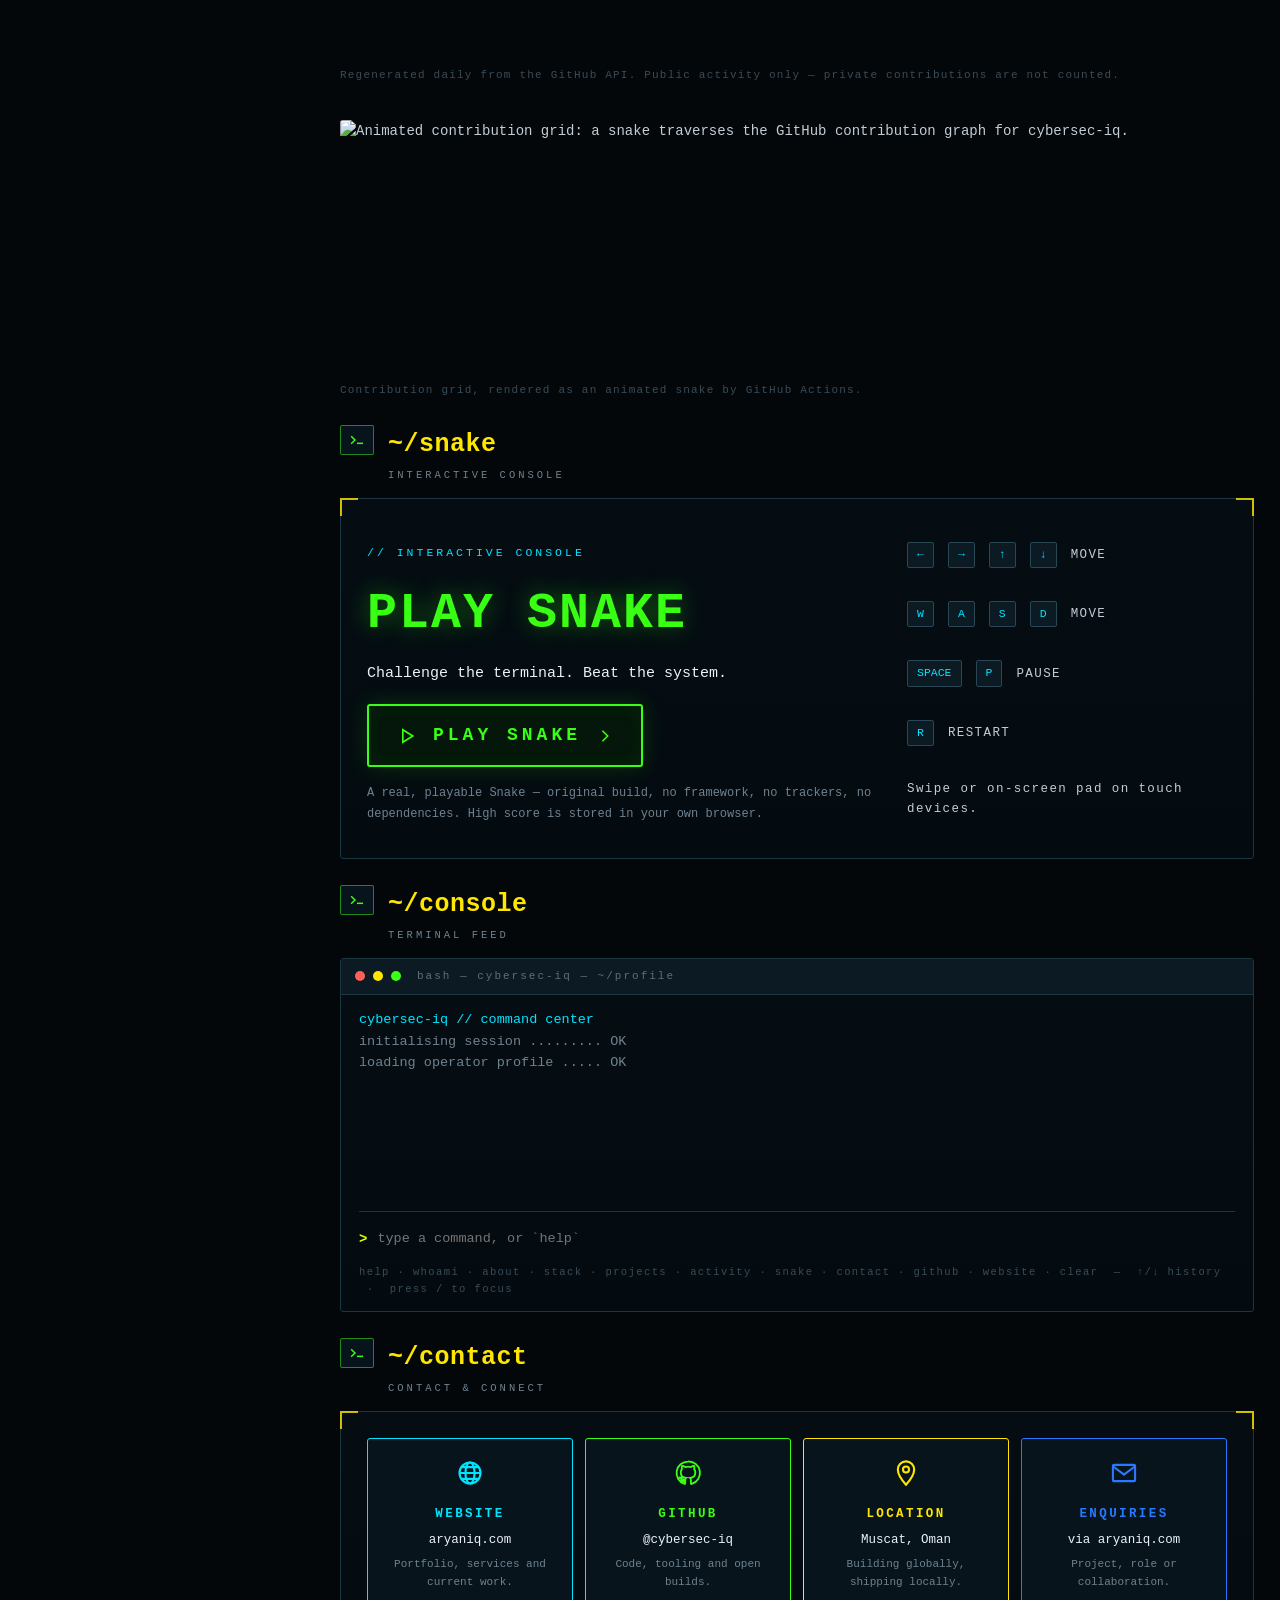
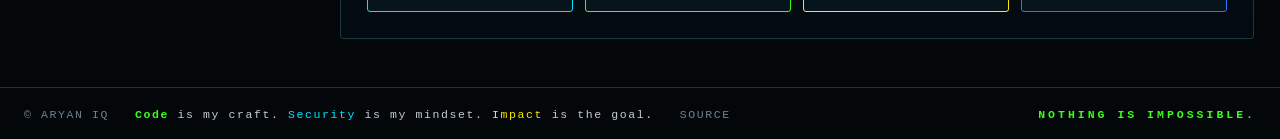
==== commit e09cd069: "fix(profile): remove duplicate activity heading The Pages activity section printed its title twice: " ====
--- a/docs/index.html
+++ b/docs/index.html
@@ -334,7 +334,7 @@
 
       <div class="figures">
         <figure class="figure">
-          <img src="https://cdn.jsdelivr.net/gh/cybersec-iq/cybersec-iq@output/activity.svg"
+          <img src="https://cdn.jsdelivr.net/gh/cybersec-iq/cybersec-iq@output/activity-embed.svg"
                alt="Public GitHub activity for cybersec-iq: contributions, commits, pull requests, issues, public repositories and followers over the last twelve months, with streak and active-day insights."
                loading="lazy" width="1200" height="386">
           <figcaption>Regenerated daily from the GitHub API. Public activity only — private contributions are not counted.</figcaption>
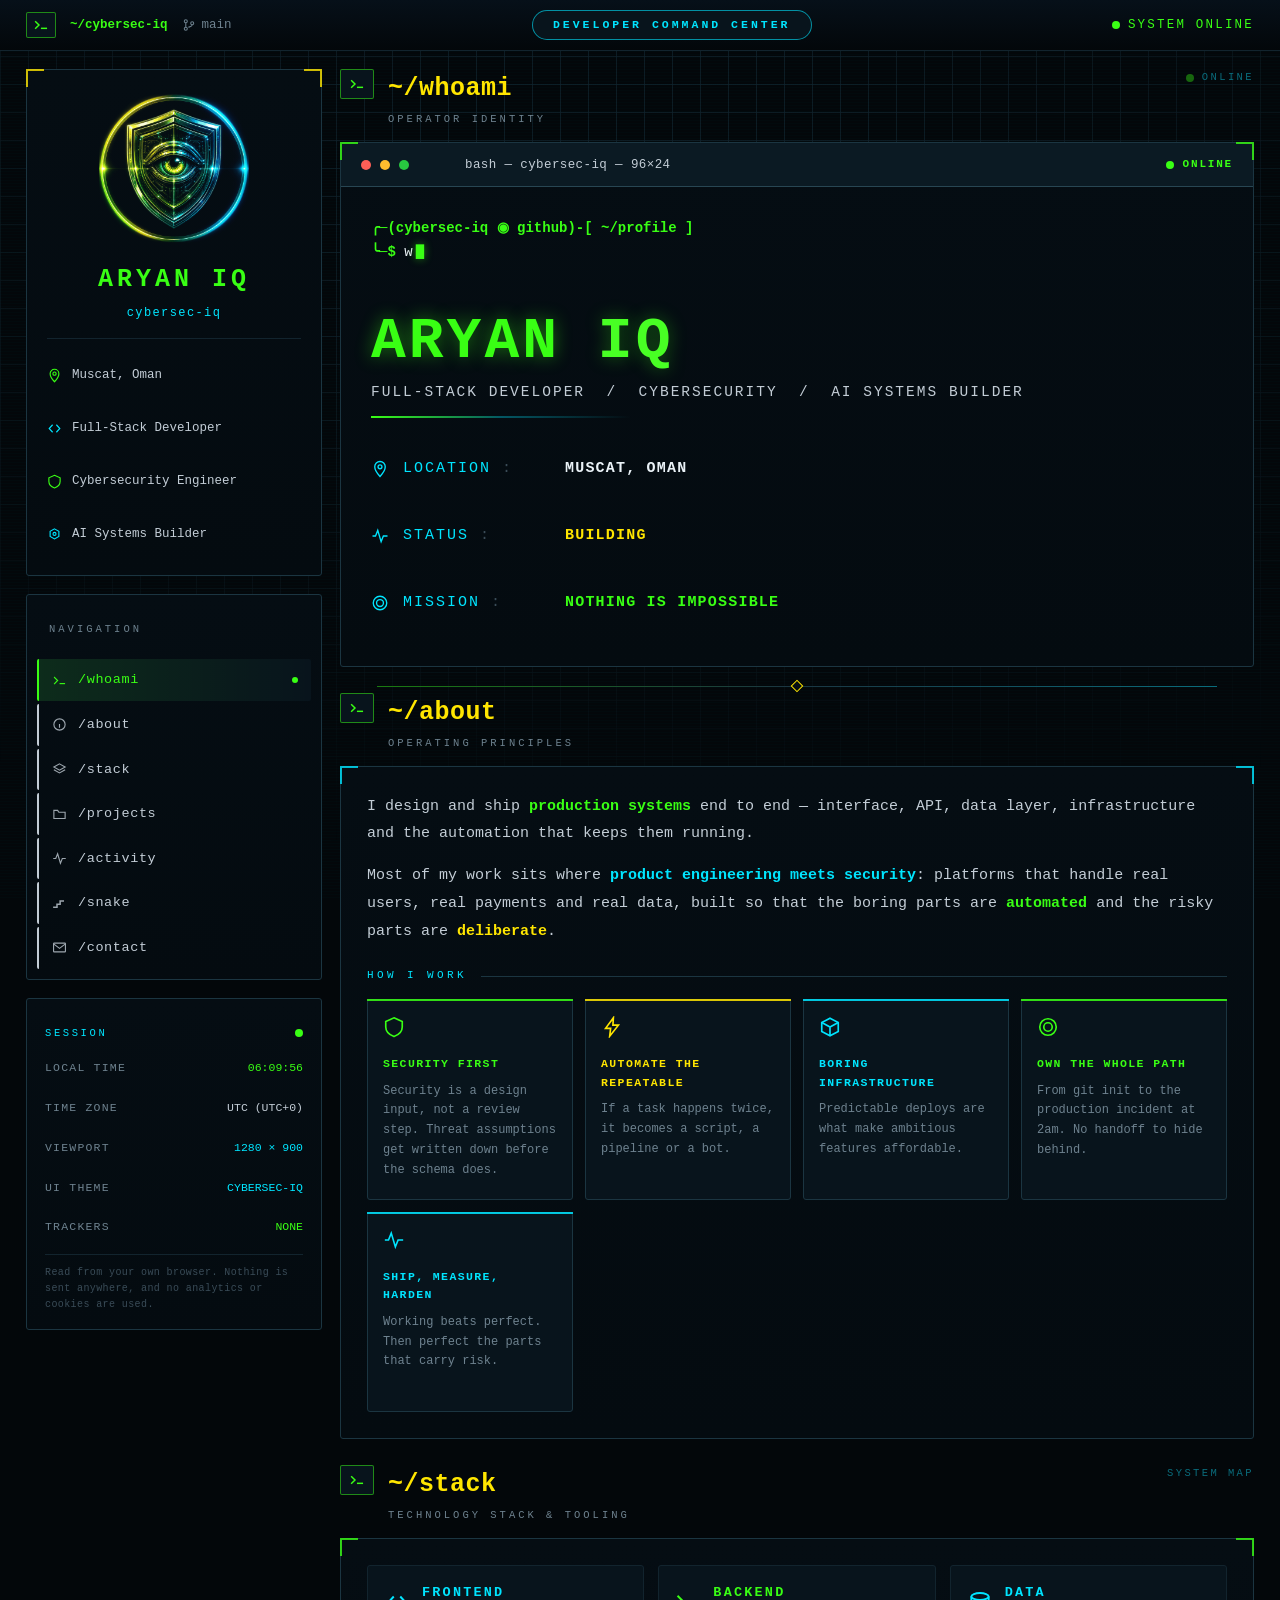
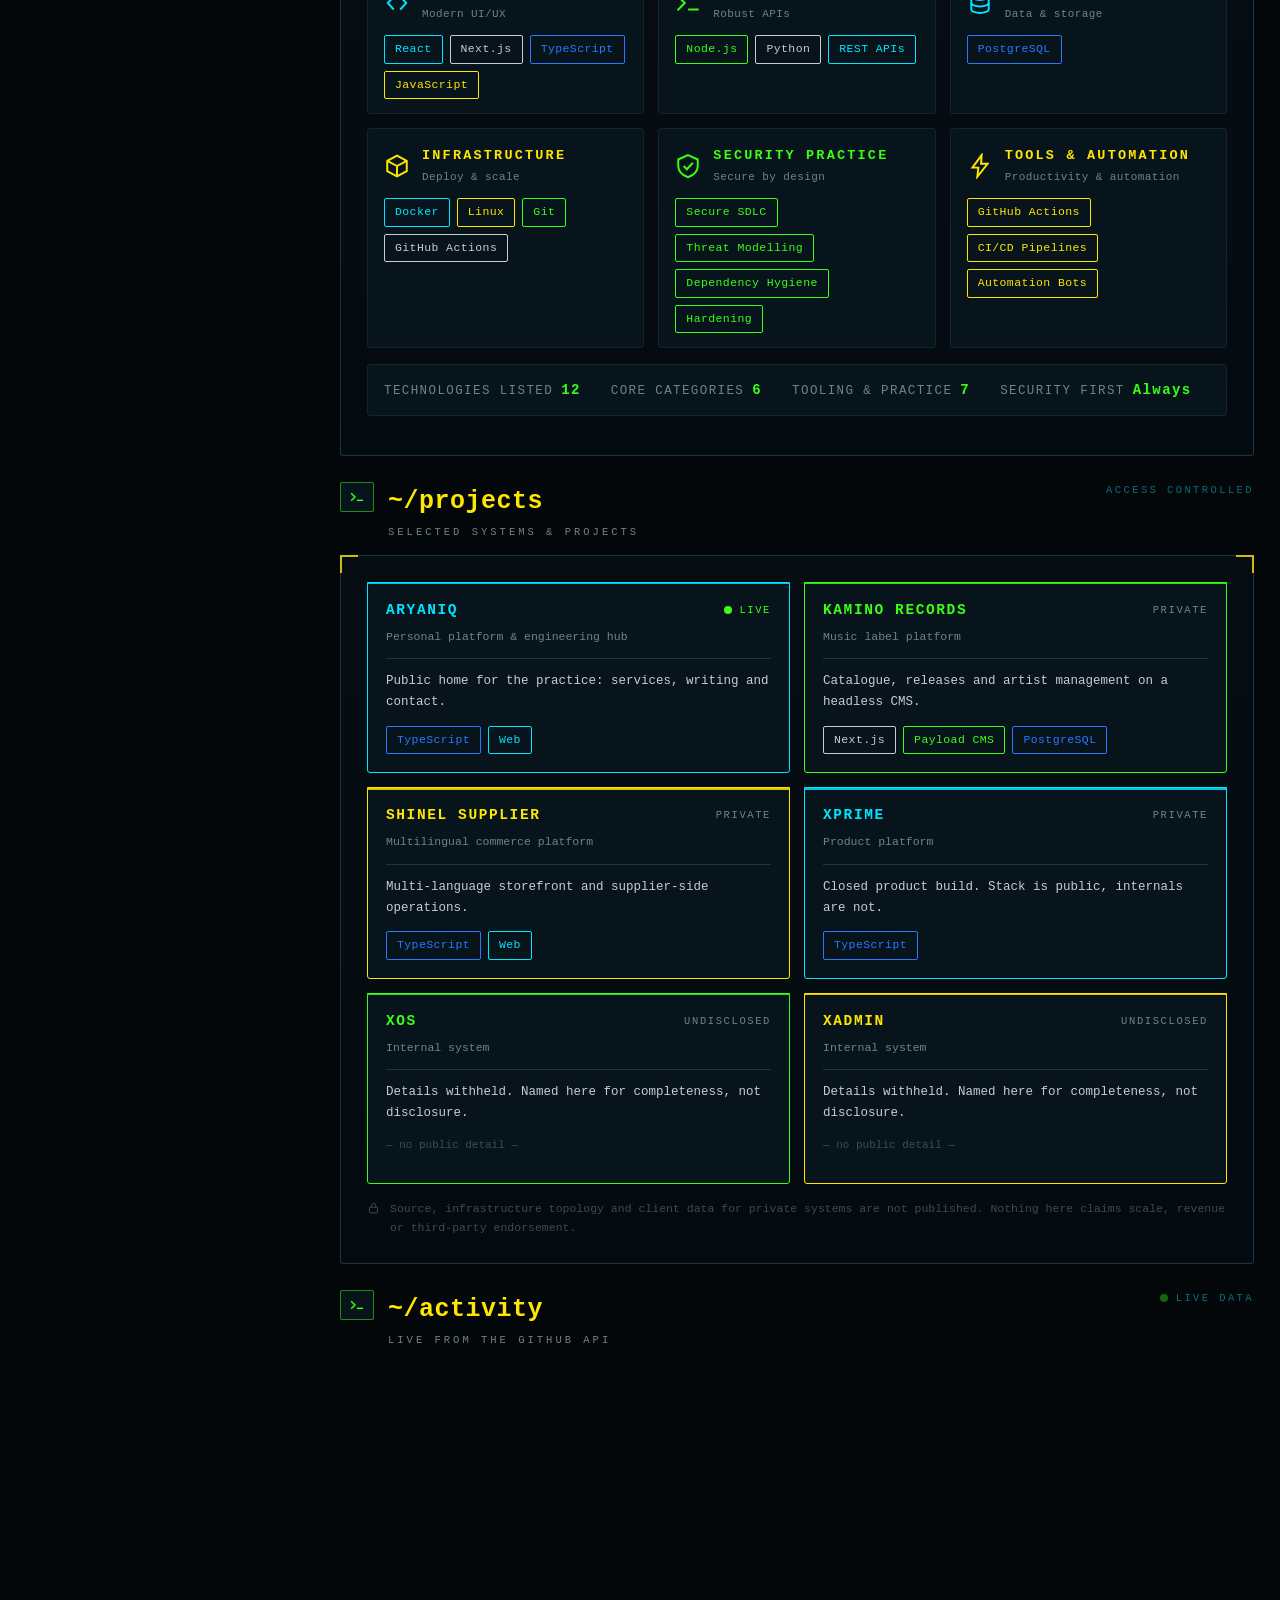
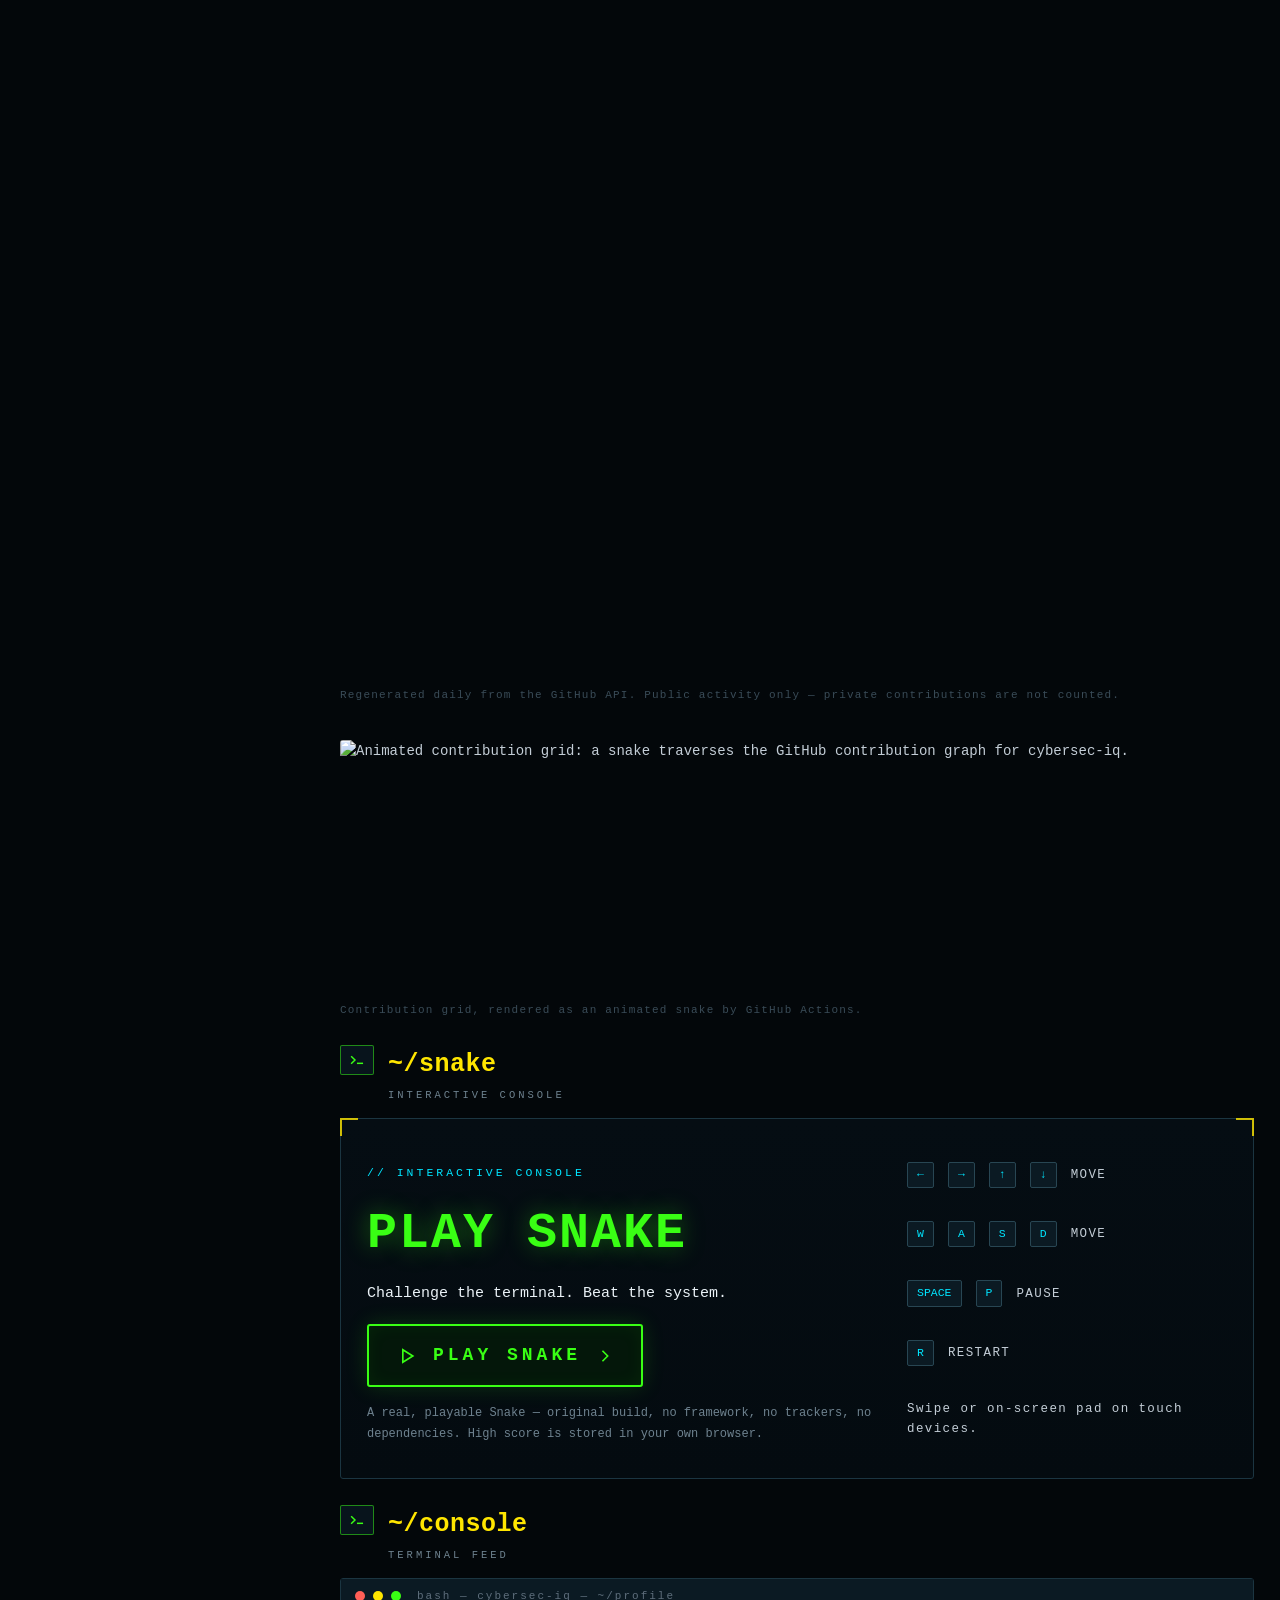
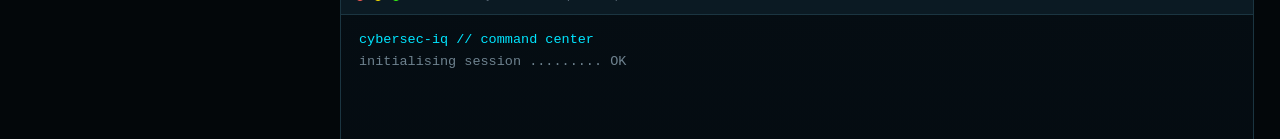
==== commit 36a1d99f: "fix(profile): correct mobile section composition and spacing Five defects reported from real iPhone " ====
--- a/docs/index.html
+++ b/docs/index.html
@@ -334,9 +334,12 @@
 
       <div class="figures">
         <figure class="figure">
+          <picture>
+          <source media="(max-width: 700px)" srcset="https://cdn.jsdelivr.net/gh/cybersec-iq/cybersec-iq@output/activity-embed-narrow.svg">
           <img src="https://cdn.jsdelivr.net/gh/cybersec-iq/cybersec-iq@output/activity-embed.svg"
                alt="Public GitHub activity for cybersec-iq: contributions, commits, pull requests, issues, public repositories and followers over the last twelve months, with streak and active-day insights."
                loading="lazy" width="1200" height="386">
+          </picture>
           <figcaption>Regenerated daily from the GitHub API. Public activity only — private contributions are not counted.</figcaption>
         </figure>
 
--- a/docs/styles.css
+++ b/docs/styles.css
@@ -506,3 +506,39 @@
 /* The activity and contribution-grid SVGs already carry their own framed
    panel, so they sit directly in the section rather than inside a second one. */
 .figures { display: grid; gap: 18px; }
+
+/* ---------------- mobile hardening ----------------
+   Audited at a true 320/360/375/390/393/414/430 layout viewport.
+
+   The contact tiles previously fell to a single column on phones because
+   `auto-fit, minmax(180px, 1fr)` cannot fit two 180px tracks in a ~350px
+   column. They are pinned to two explicit columns instead, with the internal
+   type stepped down so the copy still fits inside each tile. */
+
+@media (max-width: 600px) {
+  .tiles { grid-template-columns: repeat(2, minmax(0, 1fr)); gap: 10px; }
+  .tile { padding: 16px 10px; }
+  .tile__title { font-size: 11.5px; letter-spacing: 1.6px; }
+  .tile__value { font-size: 11.5px; overflow-wrap: anywhere; }
+  .tile__body { font-size: 10.5px; line-height: 1.5; }
+  .tile svg { width: 24px; height: 24px; }
+
+  /* Desktop rhythm is too airy once every card is stacked. */
+  .main { gap: 20px; }
+  .body { padding: 14px; }
+  .sec__head { margin-bottom: 10px; }
+  .cards, .stack, .grid-sys { gap: 10px; }
+  .card, .cat, .sys { padding: 14px 13px; }
+  .subhead { margin: 16px 0 10px; }
+
+  .foot { gap: 8px 14px; padding: 16px 14px; }
+  .foot__mission { margin-left: 0; }
+}
+
+@media (max-width: 400px) {
+  /* At the tightest widths the two-up tiles need a little more room again. */
+  .tile { padding: 14px 8px; }
+  .tile__title { font-size: 10.5px; letter-spacing: 1.2px; }
+  .tile__value { font-size: 11px; }
+  .tile__body { font-size: 10px; }
+}
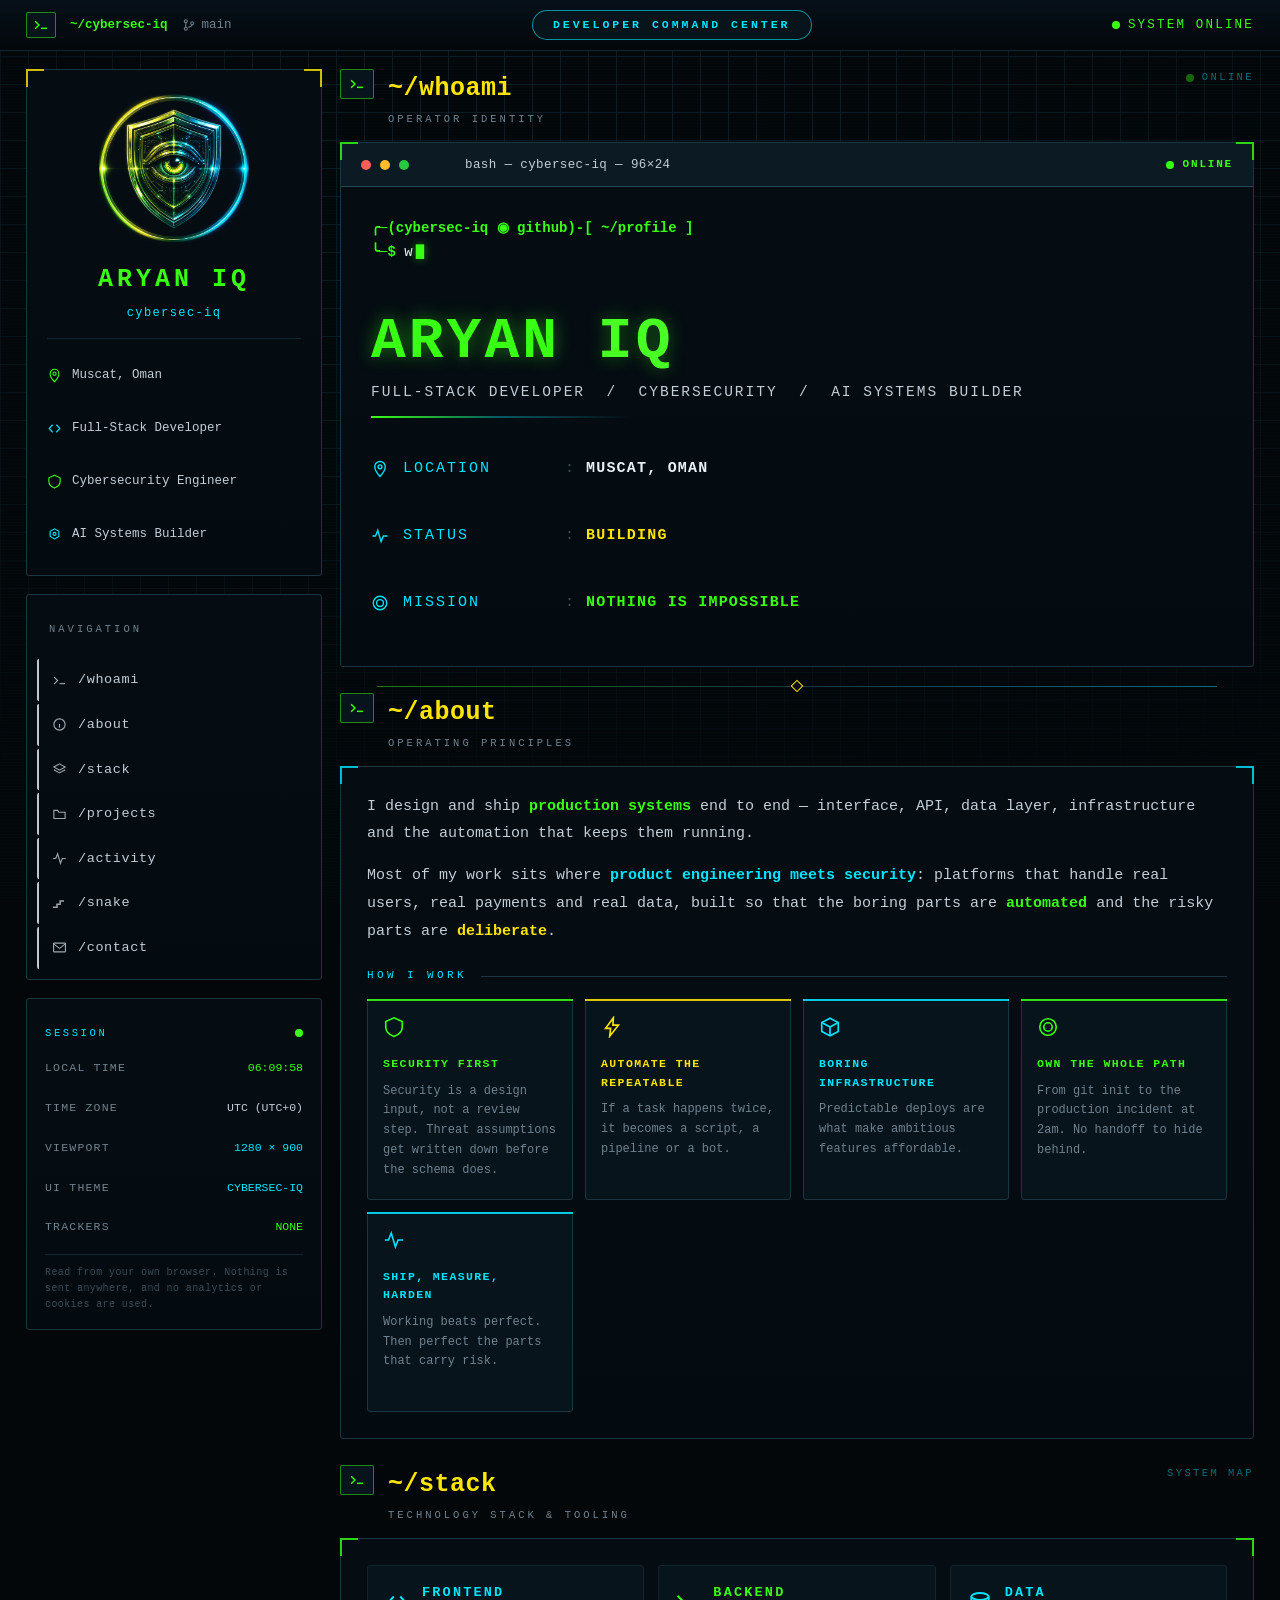
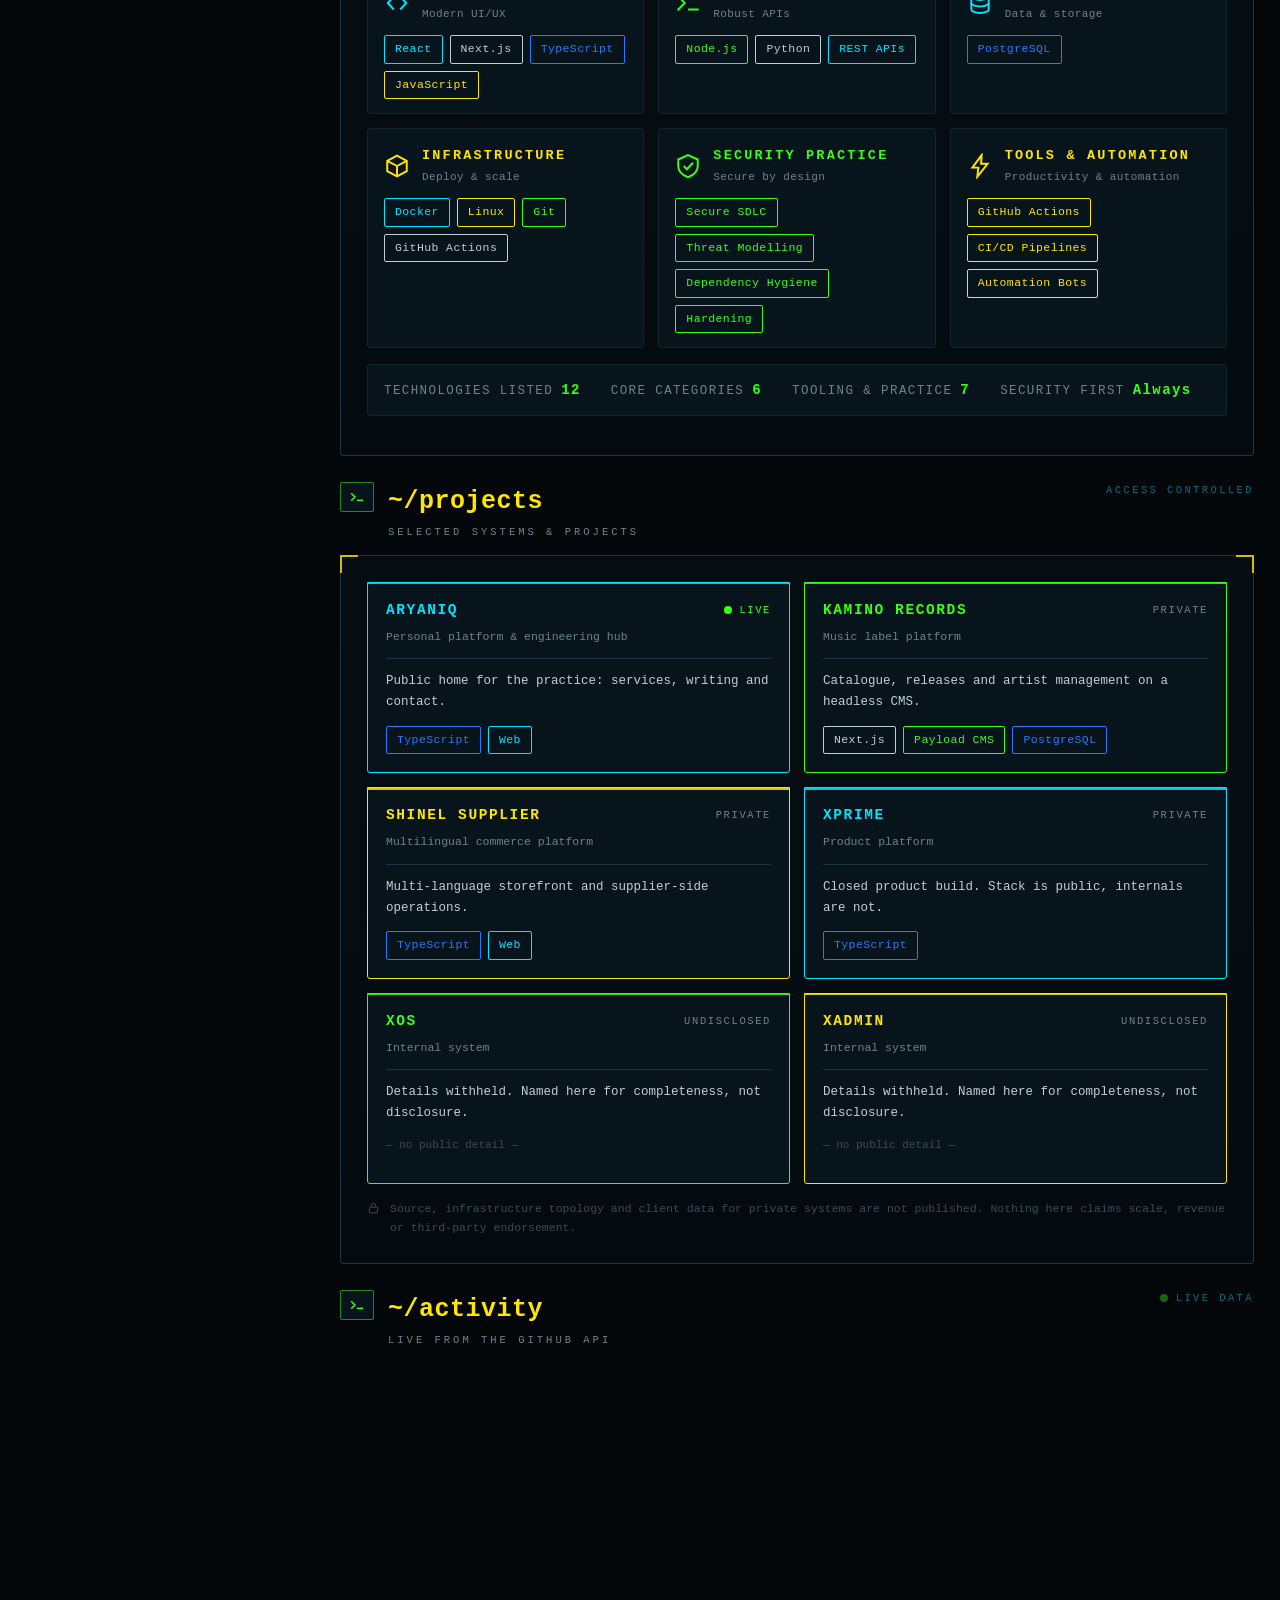
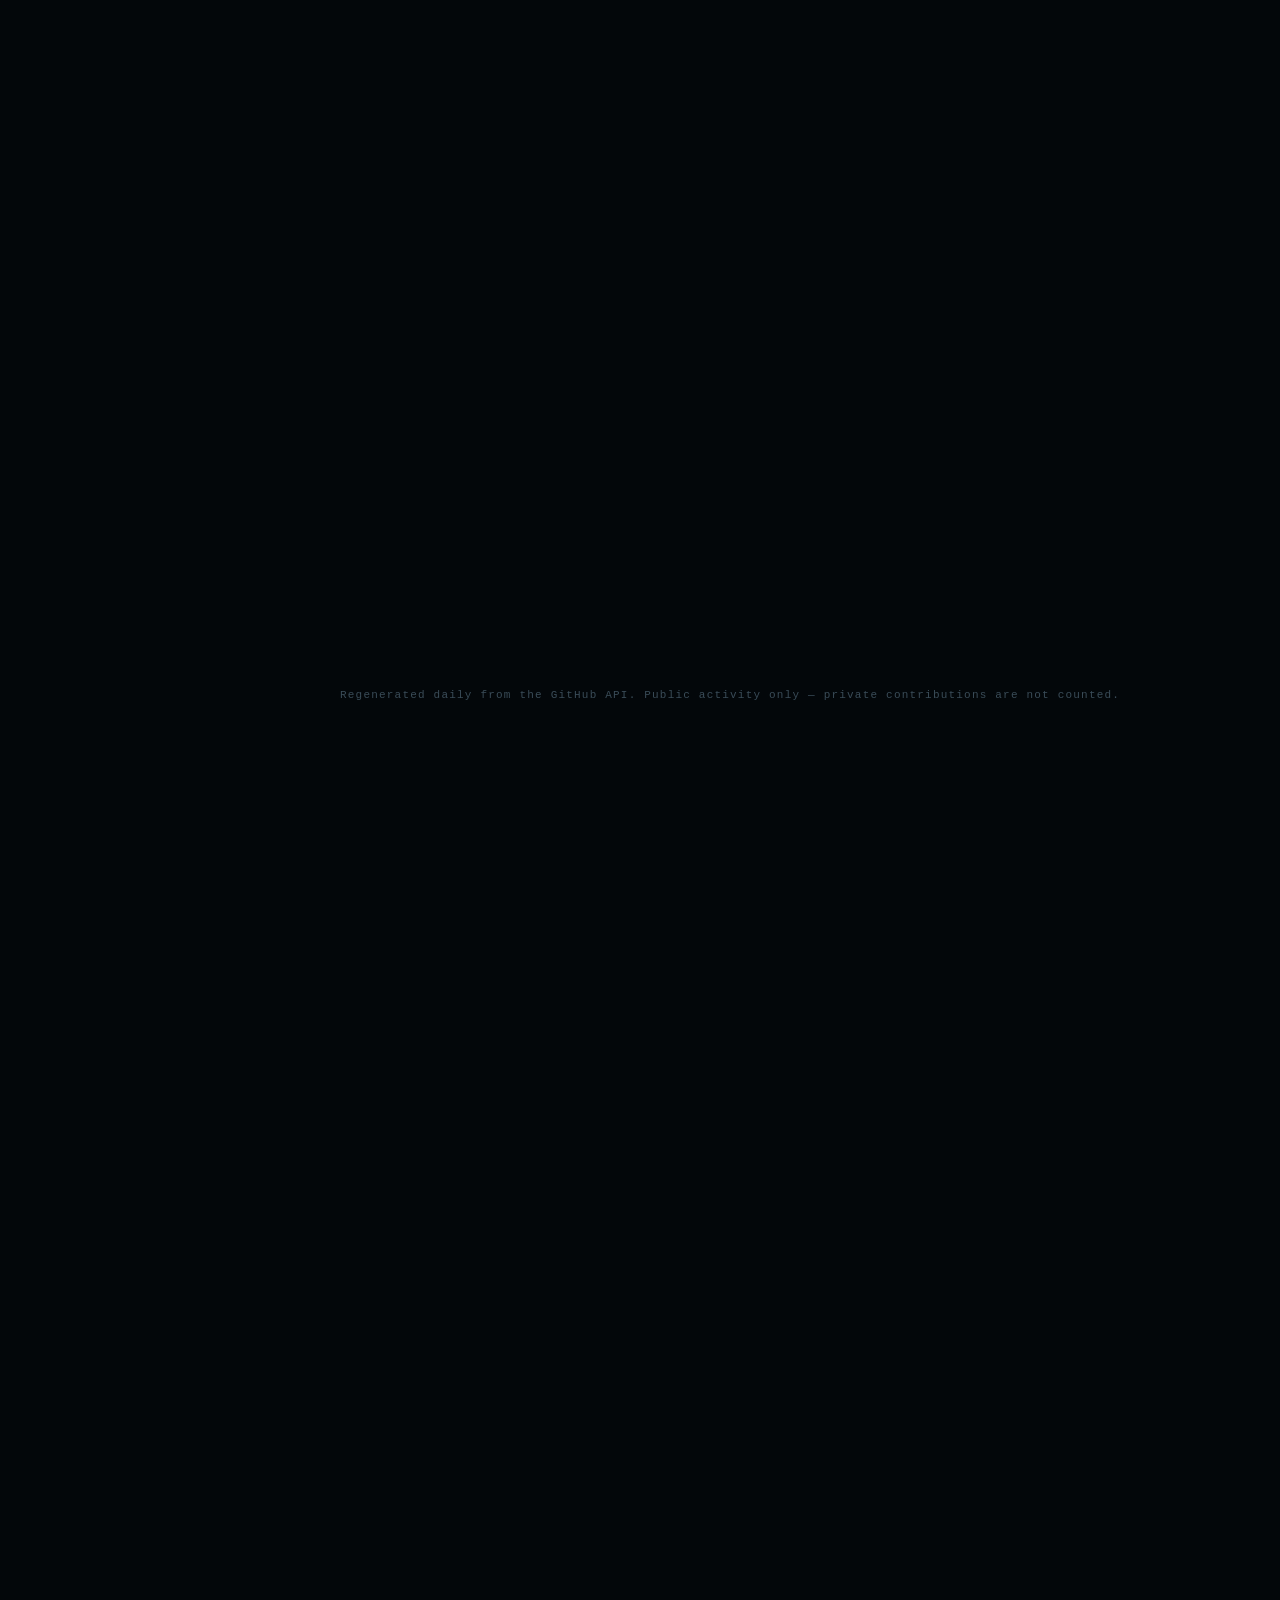
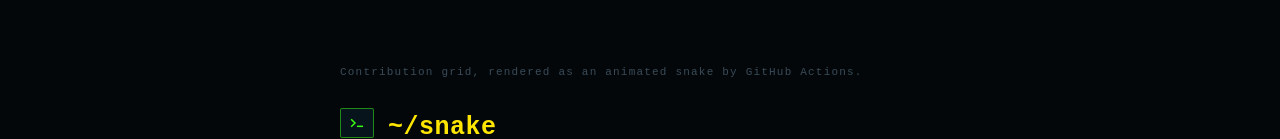
==== commit b5d17f9a: "fix(profile): complete forensic mobile responsive repair" ====
--- a/docs/index.html
+++ b/docs/index.html
@@ -126,15 +126,15 @@
           <div class="who__facts">
             <p class="fact">
               <svg width="18" height="18" viewBox="0 0 24 24" fill="none" stroke="#00E5FF" stroke-width="1.8" aria-hidden="true"><path d="M12 2 a7 7 0 0 1 7 7 c0 5.4-7 13-7 13 S5 14.4 5 9 a7 7 0 0 1 7-7 Z"/><circle cx="12" cy="9" r="2.6"/></svg>
-              <span class="fact__k">LOCATION</span><span class="fact__v">MUSCAT, OMAN</span>
+              <span class="fact__k">LOCATION</span><span class="fact__sep">:</span><span class="fact__v">MUSCAT, OMAN</span>
             </p>
             <p class="fact">
               <svg width="18" height="18" viewBox="0 0 24 24" fill="none" stroke="#00E5FF" stroke-width="1.8" aria-hidden="true"><path d="M2 12 h4 l3-7.5 l4.5 15 l3-7.5 h5.5"/></svg>
-              <span class="fact__k">STATUS</span><span class="fact__v fact__v--yellow">BUILDING</span>
+              <span class="fact__k">STATUS</span><span class="fact__sep">:</span><span class="fact__v fact__v--yellow">BUILDING</span>
             </p>
             <p class="fact">
               <svg width="18" height="18" viewBox="0 0 24 24" fill="none" stroke="#00E5FF" stroke-width="1.8" aria-hidden="true"><circle cx="12" cy="12" r="9"/><circle cx="12" cy="12" r="4.6"/></svg>
-              <span class="fact__k">MISSION</span><span class="fact__v fact__v--green">NOTHING IS IMPOSSIBLE</span>
+              <span class="fact__k">MISSION</span><span class="fact__sep">:</span><span class="fact__v fact__v--green">NOTHING IS IMPOSSIBLE</span>
             </p>
           </div>
         </div>
@@ -335,8 +335,8 @@
       <div class="figures">
         <figure class="figure">
           <picture>
-          <source media="(max-width: 700px)" srcset="https://cdn.jsdelivr.net/gh/cybersec-iq/cybersec-iq@output/activity-embed-narrow.svg">
-          <img src="https://cdn.jsdelivr.net/gh/cybersec-iq/cybersec-iq@output/activity-embed.svg"
+          <source media="(max-width: 700px)" srcset="https://raw.githubusercontent.com/cybersec-iq/cybersec-iq/output/activity-embed-narrow.svg">
+          <img src="https://raw.githubusercontent.com/cybersec-iq/cybersec-iq/output/activity-embed.svg"
                alt="Public GitHub activity for cybersec-iq: contributions, commits, pull requests, issues, public repositories and followers over the last twelve months, with streak and active-day insights."
                loading="lazy" width="1200" height="386">
           </picture>
@@ -344,9 +344,12 @@
         </figure>
 
         <figure class="figure mt">
-          <img src="https://cdn.jsdelivr.net/gh/cybersec-iq/cybersec-iq@output/snake-framed.svg"
-               alt="Animated contribution grid: a snake traverses the GitHub contribution graph for cybersec-iq."
-               loading="lazy" width="1200" height="330">
+          <picture>
+            <source media="(max-width: 700px)" srcset="https://raw.githubusercontent.com/cybersec-iq/cybersec-iq/output/snake-framed-narrow.svg">
+            <img src="https://raw.githubusercontent.com/cybersec-iq/cybersec-iq/output/snake-framed.svg"
+                 alt="Animated contribution grid: a snake traverses the GitHub contribution graph for cybersec-iq."
+                 loading="lazy" width="1200" height="330">
+          </picture>
           <figcaption>Contribution grid, rendered as an animated snake by GitHub Actions.</figcaption>
         </figure>
       </div>
--- a/docs/styles.css
+++ b/docs/styles.css
@@ -242,10 +242,10 @@
              background: linear-gradient(90deg, var(--green), rgba(0,229,255,.35), transparent); }
 
 .who__facts { margin-top: 18px; padding: 6px 0; display: grid; gap: 13px; max-width: 760px; }
-.fact { display: grid; grid-template-columns: 20px minmax(0, 150px) 1fr; align-items: center;
+.fact { display: grid; grid-template-columns: 20px 150px max-content minmax(0, 1fr); align-items: center;
         gap: 12px; font-size: clamp(12px, 2.2vw, 15px); }
 .fact__k { color: var(--cyan); letter-spacing: 2px; }
-.fact__k::after { content: " :"; color: var(--faint); }
+.fact__sep { color: var(--faint); }
 .fact__v { color: var(--text-hi); letter-spacing: 1.2px; font-weight: 600; }
 .fact__v--yellow { color: var(--yellow); }
 .fact__v--green { color: var(--green); }
@@ -498,9 +498,13 @@
 .who__name { overflow-wrap: anywhere; }
 
 @media (max-width: 420px) {
-  .fact { grid-template-columns: 18px 1fr; row-gap: 2px; }
-  .fact__v { grid-column: 2; }
   .summary { gap: 8px 18px; }
+}
+
+/* Compact, explicit LABEL | : | VALUE tracks. The fixed label track is sized
+   to LOCATION, while the 8px gap keeps every value visually attached. */
+@media (max-width: 640px) {
+  .fact { grid-template-columns: 18px 76px max-content minmax(0, 1fr); gap: 8px; }
 }
 
 /* The activity and contribution-grid SVGs already carry their own framed
